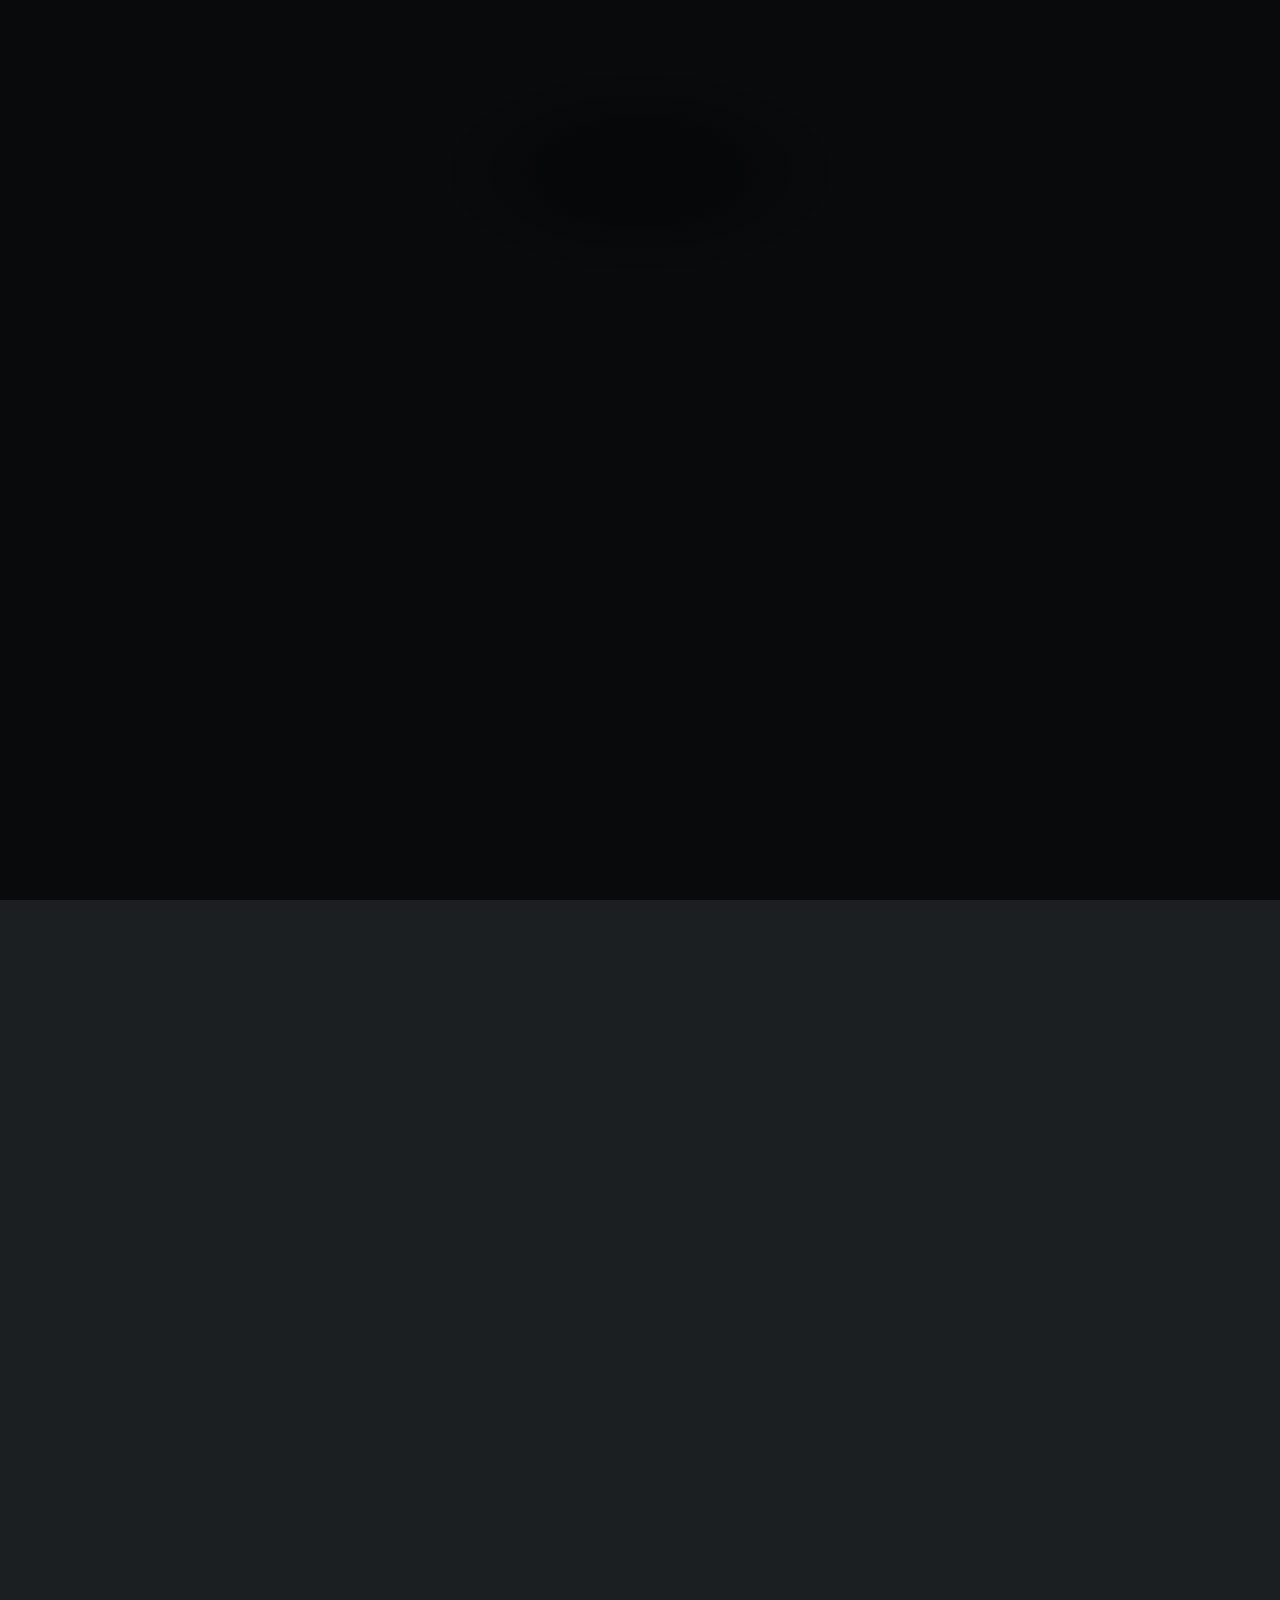
==== index.html @ 333aa2b9 "Changed IDE to IntelliJ. new files added. updated About Me section." ====
<!DOCTYPE HTML>
<html>
	<head>
		<title>Oriel Sanchez</title>
		<meta charset="utf-8" />
		<meta name="viewport" content="width=device-width, initial-scale=1, user-scalable=no" />
		<link rel="stylesheet" href="assets/css/main.css" />
		<noscript><link rel="stylesheet" href="assets/css/noscript.css" /></noscript>
	</head>
	<body class="is-preload">

		<!-- Wrapper -->
			<div id="wrapper">

				<!-- Header -->
					<header id="header">
						<div class="logo">
							<span class="icon fa-keyboard"></span>
						</div>
						<div class="content">
							<div class="inner">
								<h1>Oriel Sanchez</h1>
								<p>Software Developer</p>
							</div>
						</div>
						<nav>
							<ul>
								<li><a href="#tech">Tech</a></li>
								<li><a href="#projects">Projects</a></li>
								<li><a href="#about">About</a></li>
								<li><a href="#contact">Contact</a></li>
								<!--<li><a href="#elements">Elements</a></li>-->
							</ul>
						</nav>
					</header>

				<!-- Main -->
					<div id="main">

						<!-- Intro -->
							<article id="tech">
								<h2 class="major">Tech</h2>
								<b>Front End</b>
								<p>HTML, CSS, Javascript</p>
								<b>Framworks/Libraries</b>
								<p>React.js, JQuery, Bootstrap</p>
								<b>Back End</b>
								<p>Node.js, Express, MongoDB, Python</p>
								<b>Other</b>
								<p>Version Control, OOP, Deployment</p>
							</article>

						<!-- Work -->
							<article id="projects">
								<h2 class="major">Projects</h2>
								<h3>BJJFighterBot</h3>
								<span class="image main"><a href="https://www.reddit.com/user/bjjfighterbot" target='_blank'><img src="images/bjjfighterbot.png" alt="bjj fighter bot" /></a></span>
								<p>I am blue belt Brazilian Jiu-Jitsu practitioner and wanted to use something I'm passionate about for my first real project during my software development journey so I created BJJFighterBot. BJJFighterBot is a reddit bot for the r/BJJ subreddit that responds with a link and description of the fighter called using the keyphrase '!bjjfighterbot'. I had an MVP working in a few hours using Python and deployed it to Heroku.</p>
								<div class="btn-row">
								<a href="https://www.reddit.com/user/bjjfighterbot" target='_blank' class="btn">Live Demo</a><a href="https://github.com/orielsanchez/bjjfighterbot" target="_blank" class="btn">See Code</a>
								</div>
								
								<br><br>
								<h3>Project 2</h3>
								<span class="image main"><a href=""><img src="images/pic02.jpg" alt="" /></a></span>
								<p>Adipiscing magna sed dolor elit. Praesent eleifend dignissim arcu, at eleifend sapien imperdiet ac. Aliquam erat volutpat. Praesent urna nisi, fringila lorem et vehicula lacinia quam. Integer sollicitudin mauris nec lorem luctus ultrices.</p>
								<div class="btn-row">
								<a href="#" class="btn">Live Demo</a><a href="#" class="btn">See Code</a>
								</div>
								
								<br><br>
								<h3>Project 3</h3>
								<span class="image main"><a href=""><img src="images/pic02.jpg" alt="" /></a></span>
								<p>Adipiscing magna sed dolor elit. Praesent eleifend dignissim arcu, at eleifend sapien imperdiet ac. Aliquam erat volutpat. Praesent urna nisi, fringila lorem et vehicula lacinia quam. Integer sollicitudin mauris nec lorem luctus ultrices.</p>
								<div class="btn-row">
								<a href="#" class="btn">Live Demo</a><a href="#" class="btn">See Code</a>
								</div>
								
								<br><br>
								<h3>Project 4</h3>
								<span class="image main"><a href=""><img src="images/pic02.jpg" alt="" /></a></span>
								<p>Adipiscing magna sed dolor elit. Praesent eleifend dignissim arcu, at eleifend sapien imperdiet ac. Aliquam erat volutpat. Praesent urna nisi, fringila lorem et vehicula lacinia quam. Integer sollicitudin mauris nec lorem luctus ultrices.</p>
								<div class="btn-row">
								<a href="#" class="btn">Live Demo</a><a href="#" class="btn">See Code</a>
								</div>
								
								<br><br>
							</article>

						<!-- About -->
							<article id="about">
								<h2 class="major">About</h2>
								<span class="image main"><img src='./images/IMG_0120[4].JPG' alt="" /></span>
								<p>Hello! I'm Oriel, a C.S. student and aspiring software engineer based in San Diego, CA.

									I enjoy creating things that live on the internet, whether that be websites, applications, or anything in between.

									I've dreamt of working in the field of computers ever since I was young lad, and I'm finally pursuing my goals by going to San Diego Community College and eventually transferring to SDSU to get my B.S. in Computer Science.

									Here are a few technologies I've been working with recently:

									Java
									Python
									JavaScript (ES6+)
									HTML & CSS
									</p>
							</article>

						<!-- Contact -->
							<article id="contact">
								<h2 class="major">Contact</h2>
								<form method="POST" data-netlify="true">
									<div class="fields">
										<div class="field half">
											<label for="name">Name</label>
											<input type="text" name="name" id="name" />
										</div>
										<div class="field half">
											<label for="email">Email</label>
											<input type="text" name="email" id="email" />
										</div>
										<div class="field">
											<label for="message">Message</label>
											<textarea name="message" id="message" rows="4"></textarea>
										</div>
										<div class="field">
											<div data-netlify-recaptcha="true"></div>
										</div>
									</div>
									<ul class="actions">
										<li><input type="submit" value="Send Message" class="primary" /></li>
										<li><input type="reset" value="Reset" /></li>
									</ul>
								</form>
								<ul class="icons">
									<li><a href="https://www.linkedin.com/in/orielsanchez" class="icon brands fa-linkedin"><span class="label">LinkedIn</span></a></li>
									<li><a href="https://www.github.com/orielsanchez" class="icon brands fa-github"><span class="label">GitHub</span></a></li>
									<li><a href="https://www.instagram.com/orielsanchez_" class="icon brands fa-instagram"><span class="label">Instagram</span></a></li>
								</ul>
							</article>
					</div>


				<!-- Footer -->
					<footer id="footer">
						<p>
						<ul class="icons">
							<li><a href="https://www.linkedin.com/in/orielsanchez" class="icon brands fa-linkedin"><span class="label">LinkedIn</span></a></li>
							<li><a href="https://www.github.com/orielsanchez" class="icon brands fa-github"><span class="label">GitHub</span></a></li>
							<li><a href="https://www.instagram.com/orielsanchez_" class="icon brands fa-instagram"><span class="label">Instagram</span></a></li>
						</ul>
					</footer>

			</div>

		<!-- BG -->
			<div id="bg"></div>

		<!-- Scripts -->
			<script src="assets/js/jquery.min.js"></script>
			<script src="assets/js/browser.min.js"></script>
			<script src="assets/js/breakpoints.min.js"></script>
			<script src="assets/js/util.js"></script>
			<script src="assets/js/main.js"></script>

	</body>
</html>
---- assets/css/main.css ----
@import url(fontawesome-all.min.css);
@import url("https://fonts.googleapis.com/css?family=Source+Sans+Pro:300italic,600italic,300,600");

html,
body,
div,
span,
applet,
object,
iframe,
h1,
h2,
h3,
h4,
h5,
h6,
p,
blockquote,
pre,
a,
abbr,
acronym,
address,
big,
cite,
code,
del,
dfn,
em,
img,
ins,
kbd,
q,
s,
samp,
small,
strike,
strong,
sub,
sup,
tt,
var,
b,
u,
i,
center,
dl,
dt,
dd,
ol,
ul,
li,
fieldset,
form,
label,
legend,
table,
caption,
tbody,
tfoot,
thead,
tr,
th,
td,
article,
aside,
canvas,
details,
embed,
figure,
figcaption,
footer,
header,
hgroup,
menu,
nav,
output,
ruby,
section,
summary,
time,
mark,
audio,
video {
	margin: 0;
	padding: 0;
	border: 0;
	font-size: 100%;
	font: inherit;
	vertical-align: baseline;
}

article,
aside,
details,
figcaption,
figure,
footer,
header,
hgroup,
menu,
nav,
section {
	display: block;
}

body {
	line-height: 1;
}

ol,
ul {
	list-style: none;
}

blockquote,
q {
	quotes: none;
}

blockquote:before,
blockquote:after,
q:before,
q:after {
	content: '';
	content: none;
}

table {
	border-collapse: collapse;
	border-spacing: 0;
}

body {
	-webkit-text-size-adjust: none;
}

mark {
	background-color: transparent;
	color: inherit;
}

input::-moz-focus-inner {
	border: 0;
	padding: 0;
}

input,
select,
textarea {
	-moz-appearance: none;
	-webkit-appearance: none;
	-ms-appearance: none;
	appearance: none;
}

.btn-row {
	display: flex;
	flex-direction: row;
	margin-right: 2rem;
	justify-content: space-evenly;
}

/* Basic */

@-ms-viewport {
	width: device-width;
}

@media screen and (max-width: 480px) {

	html,
	body {
		min-width: 320px;
	}

}

html {
	box-sizing: border-box;
}

*,
*:before,
*:after {
	box-sizing: inherit;
}

body {
	background: #1b1f22;
}

body.is-preload *,
body.is-preload *:before,
body.is-preload *:after {
	-moz-animation: none !important;
	-webkit-animation: none !important;
	-ms-animation: none !important;
	animation: none !important;
	-moz-transition: none !important;
	-webkit-transition: none !important;
	-ms-transition: none !important;
	transition: none !important;
}

/* Type */

html {
	font-size: 16pt;
}

@media screen and (max-width: 1680px) {

	html {
		font-size: 12pt;
	}

}

@media screen and (max-width: 736px) {

	html {
		font-size: 11pt;
	}

}

@media screen and (max-width: 360px) {

	html {
		font-size: 10pt;
	}

}

body,
input,
select,
textarea {
	color: #ffffff;
	font-family: "Source Sans Pro", sans-serif;
	font-weight: 300;
	font-size: 1rem;
	line-height: 1.65;
}

a {
	-moz-transition: color 0.2s ease-in-out, background-color 0.2s ease-in-out, border-bottom-color 0.2s ease-in-out;
	-webkit-transition: color 0.2s ease-in-out, background-color 0.2s ease-in-out, border-bottom-color 0.2s ease-in-out;
	-ms-transition: color 0.2s ease-in-out, background-color 0.2s ease-in-out, border-bottom-color 0.2s ease-in-out;
	transition: color 0.2s ease-in-out, background-color 0.2s ease-in-out, border-bottom-color 0.2s ease-in-out;
	border-bottom: dotted 1px rgba(255, 255, 255, 0.5);
	text-decoration: none;
	color: inherit;
}

a:hover {
	border-bottom-color: transparent;
}

strong,
b {
	color: #ffffff;
	font-weight: 600;
}

em,
i {
	font-style: italic;
}

p {
	margin: 0 0 2rem 0;
}

h1,
h2,
h3,
h4,
h5,
h6 {
	color: #ffffff;
	font-weight: 600;
	line-height: 1.5;
	margin: 0 0 1rem 0;
	text-transform: uppercase;
	letter-spacing: 0.2rem;
}

h1 a,
h2 a,
h3 a,
h4 a,
h5 a,
h6 a {
	color: inherit;
	text-decoration: none;
}

h1.major,
h2.major,
h3.major,
h4.major,
h5.major,
h6.major {
	border-bottom: solid 1px #ffffff;
	width: -moz-max-content;
	width: -webkit-max-content;
	width: -ms-max-content;
	width: max-content;
	padding-bottom: 0.5rem;
	margin: 0 0 2rem 0;
}

h1 {
	font-size: 2.25rem;
	line-height: 1.3;
	letter-spacing: 0.5rem;
}

h2 {
	font-size: 1.5rem;
	line-height: 1.4;
	letter-spacing: 0.5rem;
}

h3 {
	font-size: 1rem;
}

h4 {
	font-size: 0.8rem;
}

h5 {
	font-size: 0.7rem;
}

h6 {
	font-size: 0.6rem;
}

@media screen and (max-width: 736px) {

	h1 {
		font-size: 1.75rem;
		line-height: 1.4;
	}

	h2 {
		font-size: 1.25em;
		line-height: 1.5;
	}

}

sub {
	font-size: 0.8rem;
	position: relative;
	top: 0.5rem;
}

sup {
	font-size: 0.8rem;
	position: relative;
	top: -0.5rem;
}

blockquote {
	border-left: solid 4px #ffffff;
	font-style: italic;
	margin: 0 0 2rem 0;
	padding: 0.5rem 0 0.5rem 2rem;
}

code {
	background: rgba(255, 255, 255, 0.075);
	border-radius: 4px;
	font-family: "Courier New", monospace;
	font-size: 0.9rem;
	margin: 0 0.25rem;
	padding: 0.25rem 0.65rem;
}

pre {
	-webkit-overflow-scrolling: touch;
	font-family: "Courier New", monospace;
	font-size: 0.9rem;
	margin: 0 0 2rem 0;
}

pre code {
	display: block;
	line-height: 1.75;
	padding: 1rem 1.5rem;
	overflow-x: auto;
}

hr {
	border: 0;
	border-bottom: solid 1px #ffffff;
	margin: 2.75rem 0;
}

.align-left {
	text-align: left;
}

.align-center {
	text-align: center;
}

.align-right {
	text-align: right;
}

/* Form */

form {
	margin: 0 0 2rem 0;
}

form> :last-child {
	margin-bottom: 0;
}

form>.fields {
	display: -moz-flex;
	display: -webkit-flex;
	display: -ms-flex;
	display: flex;
	-moz-flex-wrap: wrap;
	-webkit-flex-wrap: wrap;
	-ms-flex-wrap: wrap;
	flex-wrap: wrap;
	width: calc(100% + 3rem);
	margin: -1.5rem 0 2rem -1.5rem;
}

form>.fields>.field {
	-moz-flex-grow: 0;
	-webkit-flex-grow: 0;
	-ms-flex-grow: 0;
	flex-grow: 0;
	-moz-flex-shrink: 0;
	-webkit-flex-shrink: 0;
	-ms-flex-shrink: 0;
	flex-shrink: 0;
	padding: 1.5rem 0 0 1.5rem;
	width: calc(100% - 1.5rem);
}

form>.fields>.field.half {
	width: calc(50% - 0.75rem);
}

form>.fields>.field.third {
	width: calc(100%/3 - 0.5rem);
}

form>.fields>.field.quarter {
	width: calc(25% - 0.375rem);
}

@media screen and (max-width: 480px) {

	form>.fields {
		width: calc(100% + 3rem);
		margin: -1.5rem 0 2rem -1.5rem;
	}

	form>.fields>.field {
		padding: 1.5rem 0 0 1.5rem;
		width: calc(100% - 1.5rem);
	}

	form>.fields>.field.half {
		width: calc(100% - 1.5rem);
	}

	form>.fields>.field.third {
		width: calc(100% - 1.5rem);
	}

	form>.fields>.field.quarter {
		width: calc(100% - 1.5rem);
	}

}

label {
	color: #ffffff;
	display: block;
	font-size: 0.8rem;
	font-weight: 300;
	letter-spacing: 0.2rem;
	line-height: 1.5;
	margin: 0 0 1rem 0;
	text-transform: uppercase;
}

input[type="text"],
input[type="password"],
input[type="email"],
input[type="tel"],
select,
textarea {
	-moz-appearance: none;
	-webkit-appearance: none;
	-ms-appearance: none;
	appearance: none;
	-moz-transition: border-color 0.2s ease-in-out, box-shadow 0.2s ease-in-out, background-color 0.2s ease-in-out;
	-webkit-transition: border-color 0.2s ease-in-out, box-shadow 0.2s ease-in-out, background-color 0.2s ease-in-out;
	-ms-transition: border-color 0.2s ease-in-out, box-shadow 0.2s ease-in-out, background-color 0.2s ease-in-out;
	transition: border-color 0.2s ease-in-out, box-shadow 0.2s ease-in-out, background-color 0.2s ease-in-out;
	background-color: transparent;
	border-radius: 4px;
	border: solid 1px #ffffff;
	color: inherit;
	display: block;
	outline: 0;
	padding: 0 1rem;
	text-decoration: none;
	width: 100%;
}

input[type="text"]:invalid,
input[type="password"]:invalid,
input[type="email"]:invalid,
input[type="tel"]:invalid,
select:invalid,
textarea:invalid {
	box-shadow: none;
}

input[type="text"]:focus,
input[type="password"]:focus,
input[type="email"]:focus,
input[type="tel"]:focus,
select:focus,
textarea:focus {
	background: rgba(255, 255, 255, 0.075);
	border-color: #ffffff;
	box-shadow: 0 0 0 1px #ffffff;
}

select {
	background-image: url("data:image/svg+xml;charset=utf8,%3Csvg xmlns='http://www.w3.org/2000/svg' width='40' height='40' preserveAspectRatio='none' viewBox='0 0 40 40'%3E%3Cpath d='M9.4,12.3l10.4,10.4l10.4-10.4c0.2-0.2,0.5-0.4,0.9-0.4c0.3,0,0.6,0.1,0.9,0.4l3.3,3.3c0.2,0.2,0.4,0.5,0.4,0.9 c0,0.4-0.1,0.6-0.4,0.9L20.7,31.9c-0.2,0.2-0.5,0.4-0.9,0.4c-0.3,0-0.6-0.1-0.9-0.4L4.3,17.3c-0.2-0.2-0.4-0.5-0.4-0.9 c0-0.4,0.1-0.6,0.4-0.9l3.3-3.3c0.2-0.2,0.5-0.4,0.9-0.4S9.1,12.1,9.4,12.3z' fill='%23ffffff' /%3E%3C/svg%3E");
	background-size: 1.25rem;
	background-repeat: no-repeat;
	background-position: calc(100% - 1rem) center;
	height: 2.75rem;
	padding-right: 2.75rem;
	text-overflow: ellipsis;
}

select option {
	color: #ffffff;
	background: #1b1f22;
}

select:focus::-ms-value {
	background-color: transparent;
}

select::-ms-expand {
	display: none;
}

input[type="text"],
input[type="password"],
input[type="email"],
select {
	height: 2.75rem;
}

textarea {
	padding: 0.75rem 1rem;
}

input[type="checkbox"],
input[type="radio"] {
	-moz-appearance: none;
	-webkit-appearance: none;
	-ms-appearance: none;
	appearance: none;
	display: block;
	float: left;
	margin-right: -2rem;
	opacity: 0;
	width: 1rem;
	z-index: -1;
}

input[type="checkbox"]+label,
input[type="radio"]+label {
	text-decoration: none;
	-moz-user-select: none;
	-webkit-user-select: none;
	-ms-user-select: none;
	user-select: none;
	color: #ffffff;
	cursor: pointer;
	display: inline-block;
	font-size: 0.8rem;
	font-weight: 300;
	margin: 0 0 0.5rem 0;
	padding-left: 2.65rem;
	padding-right: 0.75rem;
	position: relative;
}

input[type="checkbox"]+label:before,
input[type="radio"]+label:before {
	-moz-osx-font-smoothing: grayscale;
	-webkit-font-smoothing: antialiased;
	display: inline-block;
	font-style: normal;
	font-variant: normal;
	text-rendering: auto;
	line-height: 1;
	text-transform: none !important;
	font-family: 'Font Awesome 5 Free';
	font-weight: 900;
}

input[type="checkbox"]+label:before,
input[type="radio"]+label:before {
	-moz-transition: border-color 0.2s ease-in-out, box-shadow 0.2s ease-in-out, background-color 0.2s ease-in-out;
	-webkit-transition: border-color 0.2s ease-in-out, box-shadow 0.2s ease-in-out, background-color 0.2s ease-in-out;
	-ms-transition: border-color 0.2s ease-in-out, box-shadow 0.2s ease-in-out, background-color 0.2s ease-in-out;
	transition: border-color 0.2s ease-in-out, box-shadow 0.2s ease-in-out, background-color 0.2s ease-in-out;
	border-radius: 4px;
	border: solid 1px #ffffff;
	content: '';
	display: inline-block;
	height: 1.65rem;
	left: 0;
	line-height: 1.65rem;
	position: absolute;
	text-align: center;
	top: -0.15rem;
	width: 1.65rem;
}

input[type="checkbox"]:checked+label:before,
input[type="radio"]:checked+label:before {
	background: #ffffff !important;
	border-color: #ffffff !important;
	color: #1b1f22;
	content: '\f00c';
}

input[type="checkbox"]:focus+label:before,
input[type="radio"]:focus+label:before {
	background: rgba(255, 255, 255, 0.075);
	border-color: #ffffff;
	box-shadow: 0 0 0 1px #ffffff;
}

input[type="checkbox"]+label:before {
	border-radius: 4px;
}

input[type="radio"]+label:before {
	border-radius: 100%;
}

::-webkit-input-placeholder {
	color: rgba(255, 255, 255, 0.5) !important;
	opacity: 1.0;
}

:-moz-placeholder {
	color: rgba(255, 255, 255, 0.5) !important;
	opacity: 1.0;
}

::-moz-placeholder {
	color: rgba(255, 255, 255, 0.5) !important;
	opacity: 1.0;
}

:-ms-input-placeholder {
	color: rgba(255, 255, 255, 0.5) !important;
	opacity: 1.0;
}

.formerize-placeholder {
	color: rgba(255, 255, 255, 0.5) !important;
	opacity: 1.0;
}

/* Box */

.box {
	border-radius: 4px;
	border: solid 1px #ffffff;
	margin-bottom: 2rem;
	padding: 1.5em;
}

.box> :last-child,
.box> :last-child> :last-child,
.box> :last-child> :last-child> :last-child {
	margin-bottom: 0;
}

.box.alt {
	border: 0;
	border-radius: 0;
	padding: 0;
}

/* Icon */

.icon {
	text-decoration: none;
	border-bottom: none;
	position: relative;
}

.icon:before {
	-moz-osx-font-smoothing: grayscale;
	-webkit-font-smoothing: antialiased;
	display: inline-block;
	font-style: normal;
	font-variant: normal;
	text-rendering: auto;
	line-height: 1;
	text-transform: none !important;
	font-family: 'Font Awesome 5 Free';
	font-weight: 400;
}

.icon>.label {
	display: none;
}

.icon:before {
	line-height: inherit;
}

.icon.solid:before {
	font-weight: 900;
}

.icon.brands:before {
	font-family: 'Font Awesome 5 Brands';
}

/* Image */

.image {
	border-radius: 4px;
	border: 0;
	display: inline-block;
	position: relative;
}

.image:before {
	pointer-events: none;
	background-image: url("../../images/overlay.png");
	background-color: rgba(19, 21, 25, 0.5);
	border-radius: 4px;
	content: '';
	display: block;
	height: 100%;
	left: 0;
	opacity: 0.5;
	position: absolute;
	top: 0;
	width: 100%;
}

.image img {
	border-radius: 4px;
	display: block;
}

.image.left,
.image.right {
	max-width: 40%;
}

.image.left img,
.image.right img {
	width: 100%;
}

.image.left {
	float: left;
	padding: 0 1.5em 1em 0;
	top: 0.25em;
}

.image.right {
	float: right;
	padding: 0 0 1em 1.5em;
	top: 0.25em;
}

.image.fit {
	display: block;
	margin: 0 0 2rem 0;
	width: 100%;
}

.image.fit img {
	width: 100%;
}

.image.main {
	display: block;
	margin: 2.5rem 0;
	width: 100%;
}

.image.main img {
	width: 100%;
}

@media screen and (max-width: 736px) {

	.image.main {
		margin: 2rem 0;
	}

}

@media screen and (max-width: 480px) {

	.image.main {
		margin: 1.5rem 0;
	}

}

/* List */

ol {
	list-style: decimal;
	margin: 0 0 2rem 0;
	padding-left: 1.25em;
}

ol li {
	padding-left: 0.25em;
}

ul {
	list-style: disc;
	margin: 0 0 2rem 0;
	padding-left: 1em;
}

ul li {
	padding-left: 0.5em;
}

ul.alt {
	list-style: none;
	padding-left: 0;
}

ul.alt li {
	border-top: solid 1px #ffffff;
	padding: 0.5em 0;
}

ul.alt li:first-child {
	border-top: 0;
	padding-top: 0;
}

dl {
	margin: 0 0 2rem 0;
}

dl dt {
	display: block;
	font-weight: 600;
	margin: 0 0 1rem 0;
}

dl dd {
	margin-left: 2rem;
}

/* Actions */

ul.actions {
	display: -moz-flex;
	display: -webkit-flex;
	display: -ms-flex;
	display: flex;
	cursor: default;
	list-style: none;
	margin-left: -1rem;
	padding-left: 0;
}

ul.actions li {
	padding: 0 0 0 1rem;
	vertical-align: middle;
}

ul.actions.special {
	-moz-justify-content: center;
	-webkit-justify-content: center;
	-ms-justify-content: center;
	justify-content: center;
	width: 100%;
	margin-left: 0;
}

ul.actions.special li:first-child {
	padding-left: 0;
}

ul.actions.stacked {
	-moz-flex-direction: column;
	-webkit-flex-direction: column;
	-ms-flex-direction: column;
	flex-direction: column;
	margin-left: 0;
}

ul.actions.stacked li {
	padding: 1.3rem 0 0 0;
}

ul.actions.stacked li:first-child {
	padding-top: 0;
}

ul.actions.fit {
	width: calc(100% + 1rem);
}

ul.actions.fit li {
	-moz-flex-grow: 1;
	-webkit-flex-grow: 1;
	-ms-flex-grow: 1;
	flex-grow: 1;
	-moz-flex-shrink: 1;
	-webkit-flex-shrink: 1;
	-ms-flex-shrink: 1;
	flex-shrink: 1;
	width: 100%;
}

ul.actions.fit li>* {
	width: 100%;
}

ul.actions.fit.stacked {
	width: 100%;
}

@media screen and (max-width: 480px) {

	ul.actions:not(.fixed) {
		-moz-flex-direction: column;
		-webkit-flex-direction: column;
		-ms-flex-direction: column;
		flex-direction: column;
		margin-left: 0;
		width: 100% !important;
	}

	ul.actions:not(.fixed) li {
		-moz-flex-grow: 1;
		-webkit-flex-grow: 1;
		-ms-flex-grow: 1;
		flex-grow: 1;
		-moz-flex-shrink: 1;
		-webkit-flex-shrink: 1;
		-ms-flex-shrink: 1;
		flex-shrink: 1;
		padding: 1rem 0 0 0;
		text-align: center;
		width: 100%;
	}

	ul.actions:not(.fixed) li>* {
		width: 100%;
	}

	ul.actions:not(.fixed) li:first-child {
		padding-top: 0;
	}

	ul.actions:not(.fixed) li input[type="submit"],
	ul.actions:not(.fixed) li input[type="reset"],
	ul.actions:not(.fixed) li input[type="button"],
	ul.actions:not(.fixed) li button,
	ul.actions:not(.fixed) li .button {
		width: 100%;
	}

	ul.actions:not(.fixed) li input[type="submit"].icon:before,
	ul.actions:not(.fixed) li input[type="reset"].icon:before,
	ul.actions:not(.fixed) li input[type="button"].icon:before,
	ul.actions:not(.fixed) li button.icon:before,
	ul.actions:not(.fixed) li .button.icon:before {
		margin-left: -0.5em;
	}

}

/* Icons */

ul.icons {
	cursor: default;
	list-style: none;
	padding-left: 0;
}

ul.icons li {
	display: inline-block;
	padding: 0 0.75em 0 0;
}

ul.icons li:last-child {
	padding-right: 0;
}

ul.icons li a {
	border-radius: 100%;
	box-shadow: inset 0 0 0 1px #ffffff;
	display: inline-block;
	height: 2.25rem;
	line-height: 2.25rem;
	text-align: center;
	width: 2.25rem;
}

ul.icons li a:hover {
	background-color: rgba(255, 255, 255, 0.075);
}

ul.icons li a:active {
	background-color: rgba(255, 255, 255, 0.175);
}

/* Table */

.table-wrapper {
	-webkit-overflow-scrolling: touch;
	overflow-x: auto;
}

table {
	margin: 0 0 2rem 0;
	width: 100%;
}

table tbody tr {
	border: solid 1px #ffffff;
	border-left: 0;
	border-right: 0;
}

table tbody tr:nth-child(2n + 1) {
	background-color: rgba(255, 255, 255, 0.075);
}

table td {
	padding: 0.75em 0.75em;
}

table th {
	color: #ffffff;
	font-size: 0.9em;
	font-weight: 600;
	padding: 0 0.75em 0.75em 0.75em;
	text-align: left;
}

table thead {
	border-bottom: solid 2px #ffffff;
}

table tfoot {
	border-top: solid 2px #ffffff;
}

table.alt {
	border-collapse: separate;
}

table.alt tbody tr td {
	border: solid 1px #ffffff;
	border-left-width: 0;
	border-top-width: 0;
}

table.alt tbody tr td:first-child {
	border-left-width: 1px;
}

table.alt tbody tr:first-child td {
	border-top-width: 1px;
}

table.alt thead {
	border-bottom: 0;
}

table.alt tfoot {
	border-top: 0;
}

/* Button */

input[type="submit"],
input[type="reset"],
input[type="button"],
button,
.button {
	-moz-appearance: none;
	-webkit-appearance: none;
	-ms-appearance: none;
	appearance: none;
	-moz-transition: background-color 0.2s ease-in-out, color 0.2s ease-in-out;
	-webkit-transition: background-color 0.2s ease-in-out, color 0.2s ease-in-out;
	-ms-transition: background-color 0.2s ease-in-out, color 0.2s ease-in-out;
	transition: background-color 0.2s ease-in-out, color 0.2s ease-in-out;
	background-color: transparent;
	border-radius: 4px;
	border: 0;
	box-shadow: inset 0 0 0 1px #ffffff;
	color: #ffffff !important;
	cursor: pointer;
	display: inline-block;
	font-size: 0.8rem;
	font-weight: 300;
	height: 2.75rem;
	letter-spacing: 0.2rem;
	line-height: 2.75rem;
	outline: 0;
	padding: 0 1.25rem 0 1.35rem;
	text-align: center;
	text-decoration: none;
	text-transform: uppercase;
	white-space: nowrap;
}

input[type="submit"]:hover,
input[type="reset"]:hover,
input[type="button"]:hover,
button:hover,
.button:hover {
	background-color: rgba(255, 255, 255, 0.075);
}

input[type="submit"]:active,
input[type="reset"]:active,
input[type="button"]:active,
button:active,
.button:active {
	background-color: rgba(255, 255, 255, 0.175);
}

input[type="submit"].icon:before,
input[type="reset"].icon:before,
input[type="button"].icon:before,
button.icon:before,
.button.icon:before {
	margin-right: 0.5em;
}

input[type="submit"].fit,
input[type="reset"].fit,
input[type="button"].fit,
button.fit,
.button.fit {
	width: 100%;
}

input[type="submit"].small,
input[type="reset"].small,
input[type="button"].small,
button.small,
.button.small {
	font-size: 0.6rem;
	height: 2.0625rem;
	line-height: 2.0625rem;
}

input[type="submit"].primary,
input[type="reset"].primary,
input[type="button"].primary,
button.primary,
.button.primary {
	background-color: #ffffff;
	color: #1b1f22 !important;
	font-weight: 600;
}

input[type="submit"].disabled,
input[type="submit"]:disabled,
input[type="reset"].disabled,
input[type="reset"]:disabled,
input[type="button"].disabled,
input[type="button"]:disabled,
button.disabled,
button:disabled,
.button.disabled,
.button:disabled {
	pointer-events: none;
	cursor: default;
	opacity: 0.25;
}

input[type="submit"],
input[type="reset"],
input[type="button"],
button {
	line-height: calc(2.75rem - 2px);
}

/* BG */

#bg {
	-moz-transform: scale(1.0);
	-webkit-transform: scale(1.0);
	-ms-transform: scale(1.0);
	transform: scale(1.0);
	-webkit-backface-visibility: hidden;
	position: fixed;
	top: 0;
	left: 0;
	width: 100%;
	height: 100vh;
	z-index: 1;
}

#bg:before,
#bg:after {
	content: '';
	display: block;
	position: absolute;
	top: 0;
	left: 0;
	width: 100%;
	height: 100%;
}

#bg:before {
	-moz-transition: background-color 2.5s ease-in-out;
	-webkit-transition: background-color 2.5s ease-in-out;
	-ms-transition: background-color 2.5s ease-in-out;
	transition: background-color 2.5s ease-in-out;
	-moz-transition-delay: 0.75s;
	-webkit-transition-delay: 0.75s;
	-ms-transition-delay: 0.75s;
	transition-delay: 0.75s;
	background-image: linear-gradient(to top, rgba(19, 21, 25, 0.5), rgba(19, 21, 25, 0.5)), url("../../images/overlay.png");
	background-size: auto,
		256px 256px;
	background-position: center,
		center;
	background-repeat: no-repeat,
		repeat;
	z-index: 2;
}

#bg:after {
	-moz-transform: scale(1.125);
	-webkit-transform: scale(1.125);
	-ms-transform: scale(1.125);
	transform: scale(1.125);
	-moz-transition: -moz-transform 0.325s ease-in-out, -moz-filter 0.325s ease-in-out;
	-webkit-transition: -webkit-transform 0.325s ease-in-out, -webkit-filter 0.325s ease-in-out;
	-ms-transition: -ms-transform 0.325s ease-in-out, -ms-filter 0.325s ease-in-out;
	transition: transform 0.325s ease-in-out, filter 0.325s ease-in-out;
	background-image: url("../../images/bg.jpg");
	background-position: center;
	background-size: cover;
	background-repeat: no-repeat;
	z-index: 1;
}

body.is-article-visible #bg:after {
	-moz-transform: scale(1.0825);
	-webkit-transform: scale(1.0825);
	-ms-transform: scale(1.0825);
	transform: scale(1.0825);
	-moz-filter: blur(0.2rem);
	-webkit-filter: blur(0.2rem);
	-ms-filter: blur(0.2rem);
	filter: blur(0.2rem);
}

body.is-preload #bg:before {
	background-color: #000000;
}

/* Wrapper */

#wrapper {
	display: -moz-flex;
	display: -webkit-flex;
	display: -ms-flex;
	display: flex;
	-moz-flex-direction: column;
	-webkit-flex-direction: column;
	-ms-flex-direction: column;
	flex-direction: column;
	-moz-align-items: center;
	-webkit-align-items: center;
	-ms-align-items: center;
	align-items: center;
	-moz-justify-content: space-between;
	-webkit-justify-content: space-between;
	-ms-justify-content: space-between;
	justify-content: space-between;
	position: relative;
	min-height: 100vh;
	width: 100%;
	padding: 4rem 2rem;
	z-index: 3;
}

#wrapper:before {
	content: '';
	display: block;
}

@media screen and (max-width: 1680px) {

	#wrapper {
		padding: 3rem 2rem;
	}

}

@media screen and (max-width: 736px) {

	#wrapper {
		padding: 2rem 1rem;
	}

}

@media screen and (max-width: 480px) {

	#wrapper {
		padding: 1rem;
	}

}

/* Header */

#header {
	display: -moz-flex;
	display: -webkit-flex;
	display: -ms-flex;
	display: flex;
	-moz-flex-direction: column;
	-webkit-flex-direction: column;
	-ms-flex-direction: column;
	flex-direction: column;
	-moz-align-items: center;
	-webkit-align-items: center;
	-ms-align-items: center;
	align-items: center;
	-moz-transition: -moz-transform 0.325s ease-in-out, -moz-filter 0.325s ease-in-out, opacity 0.325s ease-in-out;
	-webkit-transition: -webkit-transform 0.325s ease-in-out, -webkit-filter 0.325s ease-in-out, opacity 0.325s ease-in-out;
	-ms-transition: -ms-transform 0.325s ease-in-out, -ms-filter 0.325s ease-in-out, opacity 0.325s ease-in-out;
	transition: transform 0.325s ease-in-out, filter 0.325s ease-in-out, opacity 0.325s ease-in-out;
	background-image: -moz-radial-gradient(rgba(0, 0, 0, 0.25) 25%, rgba(0, 0, 0, 0) 55%);
	background-image: -webkit-radial-gradient(rgba(0, 0, 0, 0.25) 25%, rgba(0, 0, 0, 0) 55%);
	background-image: -ms-radial-gradient(rgba(0, 0, 0, 0.25) 25%, rgba(0, 0, 0, 0) 55%);
	background-image: radial-gradient(rgba(0, 0, 0, 0.25) 25%, rgba(0, 0, 0, 0) 55%);
	max-width: 100%;
	text-align: center;
}

#header>* {
	-moz-transition: opacity 0.325s ease-in-out;
	-webkit-transition: opacity 0.325s ease-in-out;
	-ms-transition: opacity 0.325s ease-in-out;
	transition: opacity 0.325s ease-in-out;
	position: relative;
	margin-top: 3.5rem;
}

#header>*:before {
	content: '';
	display: block;
	position: absolute;
	top: calc(-3.5rem - 1px);
	left: calc(50% - 1px);
	width: 1px;
	height: calc(3.5rem + 1px);
	background: #ffffff;
}

#header> :first-child {
	margin-top: 0;
}

#header> :first-child:before {
	display: none;
}

#header .logo {
	width: 5.5rem;
	height: 5.5rem;
	line-height: 5.5rem;
	border: solid 1px #ffffff;
	border-radius: 100%;
}

#header .logo .icon:before {
	font-size: 2rem;
}

#header .content {
	border-style: solid;
	border-color: #ffffff;
	border-top-width: 1px;
	border-bottom-width: 1px;
	max-width: 100%;
}

#header .content .inner {
	-moz-transition: max-height 0.75s ease, padding 0.75s ease, opacity 0.325s ease-in-out;
	-webkit-transition: max-height 0.75s ease, padding 0.75s ease, opacity 0.325s ease-in-out;
	-ms-transition: max-height 0.75s ease, padding 0.75s ease, opacity 0.325s ease-in-out;
	transition: max-height 0.75s ease, padding 0.75s ease, opacity 0.325s ease-in-out;
	-moz-transition-delay: 0.25s;
	-webkit-transition-delay: 0.25s;
	-ms-transition-delay: 0.25s;
	transition-delay: 0.25s;
	padding: 3rem 2rem;
	max-height: 40rem;
	overflow: hidden;
}

#header .content .inner> :last-child {
	margin-bottom: 0;
}

#header .content p {
	text-transform: uppercase;
	letter-spacing: 0.2rem;
	font-size: 0.8rem;
	line-height: 2;
}

#header nav ul {
	display: -moz-flex;
	display: -webkit-flex;
	display: -ms-flex;
	display: flex;
	margin-bottom: 0;
	list-style: none;
	padding-left: 0;
	border: solid 1px #ffffff;
	border-radius: 4px;
}

#header nav ul li {
	padding-left: 0;
	border-left: solid 1px #ffffff;
}

#header nav ul li:first-child {
	border-left: 0;
}

#header nav ul li a {
	display: block;
	min-width: 7.5rem;
	height: 2.75rem;
	line-height: 2.75rem;
	padding: 0 1.25rem 0 1.45rem;
	text-transform: uppercase;
	letter-spacing: 0.2rem;
	font-size: 0.8rem;
	border-bottom: 0;
}

#header nav ul li a:hover {
	background-color: rgba(255, 255, 255, 0.075);
}

#header nav ul li a:active {
	background-color: rgba(255, 255, 255, 0.175);
}

#header nav.use-middle:after {
	content: '';
	display: block;
	position: absolute;
	top: 0;
	left: calc(50% - 1px);
	width: 1px;
	height: 100%;
	background: #ffffff;
}

#header nav.use-middle ul li.is-middle {
	border-left: 0;
}

body.is-article-visible #header {
	-moz-transform: scale(0.95);
	-webkit-transform: scale(0.95);
	-ms-transform: scale(0.95);
	transform: scale(0.95);
	-moz-filter: blur(0.1rem);
	-webkit-filter: blur(0.1rem);
	-ms-filter: blur(0.1rem);
	filter: blur(0.1rem);
	opacity: 0;
}

body.is-preload #header {
	-moz-filter: blur(0.125rem);
	-webkit-filter: blur(0.125rem);
	-ms-filter: blur(0.125rem);
	filter: blur(0.125rem);
}

body.is-preload #header>* {
	opacity: 0;
}

body.is-preload #header .content .inner {
	max-height: 0;
	padding-top: 0;
	padding-bottom: 0;
	opacity: 0;
}

@media screen and (max-width: 980px) {

	#header .content p br {
		display: none;
	}

}

@media screen and (max-width: 736px) {

	#header>* {
		margin-top: 2rem;
	}

	#header>*:before {
		top: calc(-2rem - 1px);
		height: calc(2rem + 1px);
	}

	#header .logo {
		width: 4.75rem;
		height: 4.75rem;
		line-height: 4.75rem;
	}

	#header .logo .icon:before {
		font-size: 1.75rem;
	}

	#header .content .inner {
		padding: 2.5rem 1rem;
	}

	#header .content p {
		line-height: 1.875;
	}

}

@media screen and (max-width: 480px) {

	#header {
		padding: 1.5rem 0;
	}

	#header .content .inner {
		padding: 2.5rem 0;
	}

	#header nav ul {
		-moz-flex-direction: column;
		-webkit-flex-direction: column;
		-ms-flex-direction: column;
		flex-direction: column;
		min-width: 10rem;
		max-width: 100%;
	}

	#header nav ul li {
		border-left: 0;
		border-top: solid 1px #ffffff;
	}

	#header nav ul li:first-child {
		border-top: 0;
	}

	#header nav ul li a {
		height: 3rem;
		line-height: 3rem;
		min-width: 0;
		width: 100%;
	}

	#header nav.use-middle:after {
		display: none;
	}

}

/* Main */

#main {
	-moz-flex-grow: 1;
	-webkit-flex-grow: 1;
	-ms-flex-grow: 1;
	flex-grow: 1;
	-moz-flex-shrink: 1;
	-webkit-flex-shrink: 1;
	-ms-flex-shrink: 1;
	flex-shrink: 1;
	display: -moz-flex;
	display: -webkit-flex;
	display: -ms-flex;
	display: flex;
	-moz-align-items: center;
	-webkit-align-items: center;
	-ms-align-items: center;
	align-items: center;
	-moz-justify-content: center;
	-webkit-justify-content: center;
	-ms-justify-content: center;
	justify-content: center;
	-moz-flex-direction: column;
	-webkit-flex-direction: column;
	-ms-flex-direction: column;
	flex-direction: column;
	position: relative;
	max-width: 100%;
	z-index: 3;
}

#main article {
	-moz-transform: translateY(0.25rem);
	-webkit-transform: translateY(0.25rem);
	-ms-transform: translateY(0.25rem);
	transform: translateY(0.25rem);
	-moz-transition: opacity 0.325s ease-in-out, -moz-transform 0.325s ease-in-out;
	-webkit-transition: opacity 0.325s ease-in-out, -webkit-transform 0.325s ease-in-out;
	-ms-transition: opacity 0.325s ease-in-out, -ms-transform 0.325s ease-in-out;
	transition: opacity 0.325s ease-in-out, transform 0.325s ease-in-out;
	padding: 4.5rem 2.5rem 1.5rem 2.5rem;
	position: relative;
	width: 40rem;
	max-width: 100%;
	background-color: rgba(27, 31, 34, 0.85);
	border-radius: 4px;
	opacity: 0;
}

#main article.active {
	-moz-transform: translateY(0);
	-webkit-transform: translateY(0);
	-ms-transform: translateY(0);
	transform: translateY(0);
	opacity: 1;
}

#main article .close {
	display: block;
	position: absolute;
	top: 0;
	right: 0;
	width: 4rem;
	height: 4rem;
	cursor: pointer;
	text-indent: 4rem;
	overflow: hidden;
	white-space: nowrap;
}

#main article .close:before {
	-moz-transition: background-color 0.2s ease-in-out;
	-webkit-transition: background-color 0.2s ease-in-out;
	-ms-transition: background-color 0.2s ease-in-out;
	transition: background-color 0.2s ease-in-out;
	content: '';
	display: block;
	position: absolute;
	top: 0.75rem;
	left: 0.75rem;
	width: 2.5rem;
	height: 2.5rem;
	border-radius: 100%;
	background-position: center;
	background-image: url("data:image/svg+xml;charset=utf8,%3Csvg xmlns='http://www.w3.org/2000/svg' xmlns:xlink='http://www.w3.org/1999/xlink' width='20px' height='20px' viewBox='0 0 20 20' zoomAndPan='disable'%3E%3Cstyle%3Eline %7B stroke: %23ffffff%3B stroke-width: 1%3B %7D%3C/style%3E%3Cline x1='2' y1='2' x2='18' y2='18' /%3E%3Cline x1='18' y1='2' x2='2' y2='18' /%3E%3C/svg%3E");
	background-size: 20px 20px;
	background-repeat: no-repeat;
}

#main article .close:hover:before {
	background-color: rgba(255, 255, 255, 0.075);
}

#main article .close:active:before {
	background-color: rgba(255, 255, 255, 0.175);
}

@media screen and (max-width: 736px) {

	#main article {
		padding: 3.5rem 2rem 0.5rem 2rem;
	}

	#main article .close:before {
		top: 0.875rem;
		left: 0.875rem;
		width: 2.25rem;
		height: 2.25rem;
		background-size: 14px 14px;
	}

}

@media screen and (max-width: 480px) {

	#main article {
		padding: 3rem 1.5rem 0.5rem 1.5rem;
	}

}

/* Footer */

#footer {
	-moz-transition: -moz-transform 0.325s ease-in-out, -moz-filter 0.325s ease-in-out, opacity 0.325s ease-in-out;
	-webkit-transition: -webkit-transform 0.325s ease-in-out, -webkit-filter 0.325s ease-in-out, opacity 0.325s ease-in-out;
	-ms-transition: -ms-transform 0.325s ease-in-out, -ms-filter 0.325s ease-in-out, opacity 0.325s ease-in-out;
	transition: transform 0.325s ease-in-out, filter 0.325s ease-in-out, opacity 0.325s ease-in-out;
	width: 100%;
	max-width: 100%;
	margin-top: 2rem;
	text-align: center;
}

#footer .copyright {
	letter-spacing: 0.2rem;
	font-size: 0.6rem;
	opacity: 0.75;
	margin-bottom: 0;
	text-transform: uppercase;
}

body.is-article-visible #footer {
	-moz-transform: scale(0.95);
	-webkit-transform: scale(0.95);
	-ms-transform: scale(0.95);
	transform: scale(0.95);
	-moz-filter: blur(0.1rem);
	-webkit-filter: blur(0.1rem);
	-ms-filter: blur(0.1rem);
	filter: blur(0.1rem);
	opacity: 0;
}

body.is-preload #footer {
	opacity: 0;
}
---- assets/css/noscript.css ----
/* BG */

body.is-preload #bg:before {
	background-color: transparent;
}

/* Header */

body.is-preload #header {
	-moz-filter: none;
	-webkit-filter: none;
	-ms-filter: none;
	filter: none;
}

body.is-preload #header>* {
	opacity: 1;
}

body.is-preload #header .content .inner {
	max-height: none;
	padding: 3rem 2rem;
	opacity: 1;
}

/* Main */

#main article {
	opacity: 1;
	margin: 4rem 0 0 0;
}
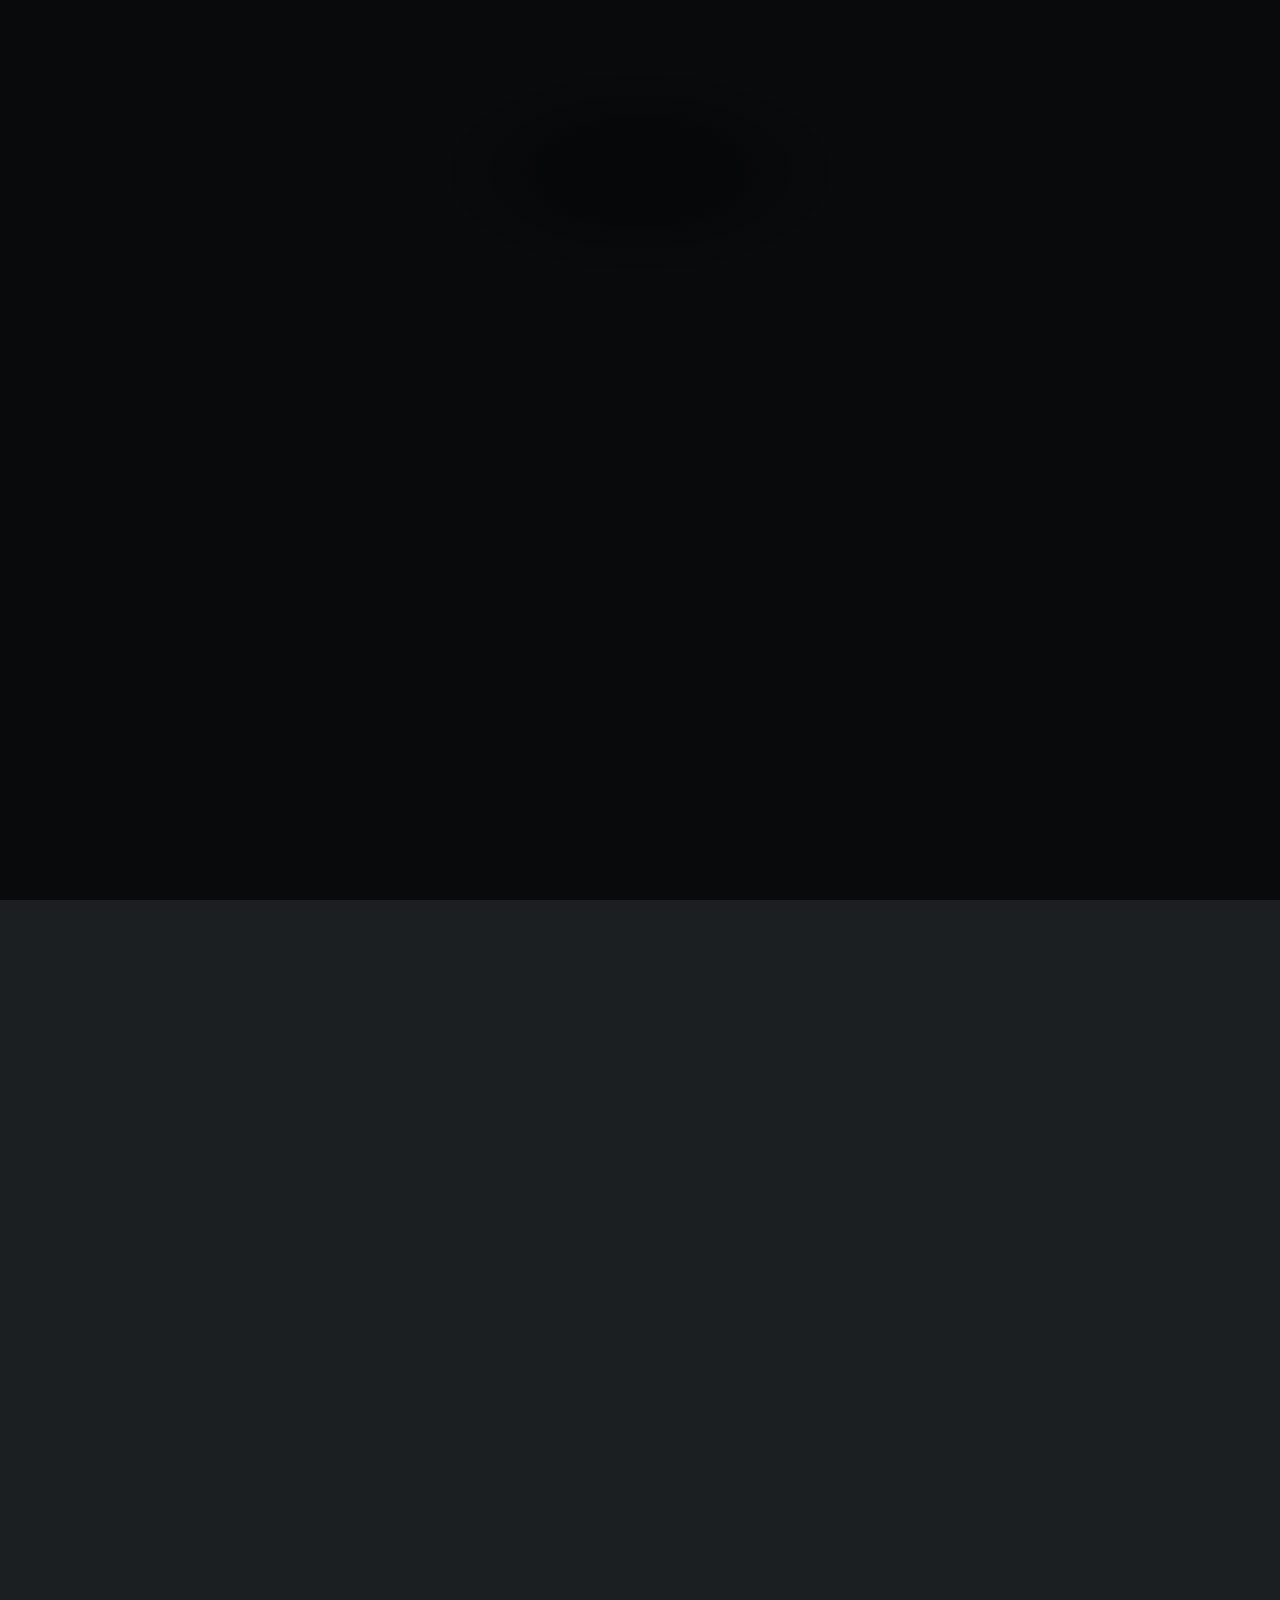
==== commit 09ac97eb: "Changed IDE to IntelliJ. new files added. updated About Me section." ====
--- a/index.html
+++ b/index.html
@@ -92,18 +92,16 @@
 								<h2 class="major">About</h2>
 								<span class="image main"><img src='./images/IMG_0120[4].JPG' alt="" /></span>
 								<p>Hello! I'm Oriel, a C.S. student and aspiring software engineer based in San Diego, CA.
-
-									I enjoy creating things that live on the internet, whether that be websites, applications, or anything in between.
-
-									I've dreamt of working in the field of computers ever since I was young lad, and I'm finally pursuing my goals by going to San Diego Community College and eventually transferring to SDSU to get my B.S. in Computer Science.
-
-									Here are a few technologies I've been working with recently:
-
-									Java
-									Python
-									JavaScript (ES6+)
-									HTML & CSS
-									</p>
+								<p>I enjoy creating things that live on the internet, whether that be websites, applications, or anything in between.
+								<p>I've dreamt of working in the field of computers ever since I was young lad, and I'm finally pursuing my goals by going to San Diego Community College and eventually transferring to SDSU to get my B.S. in Computer Science.
+								<p>
+								Here are a few technologies I've been working with recently:
+								<ul>
+								<li>Java</li>
+								<li>Python</li>
+								<li>Javascript</li>
+								<li>HTML & CSS</li>
+							</ul>
 							</article>
 
 						<!-- Contact -->
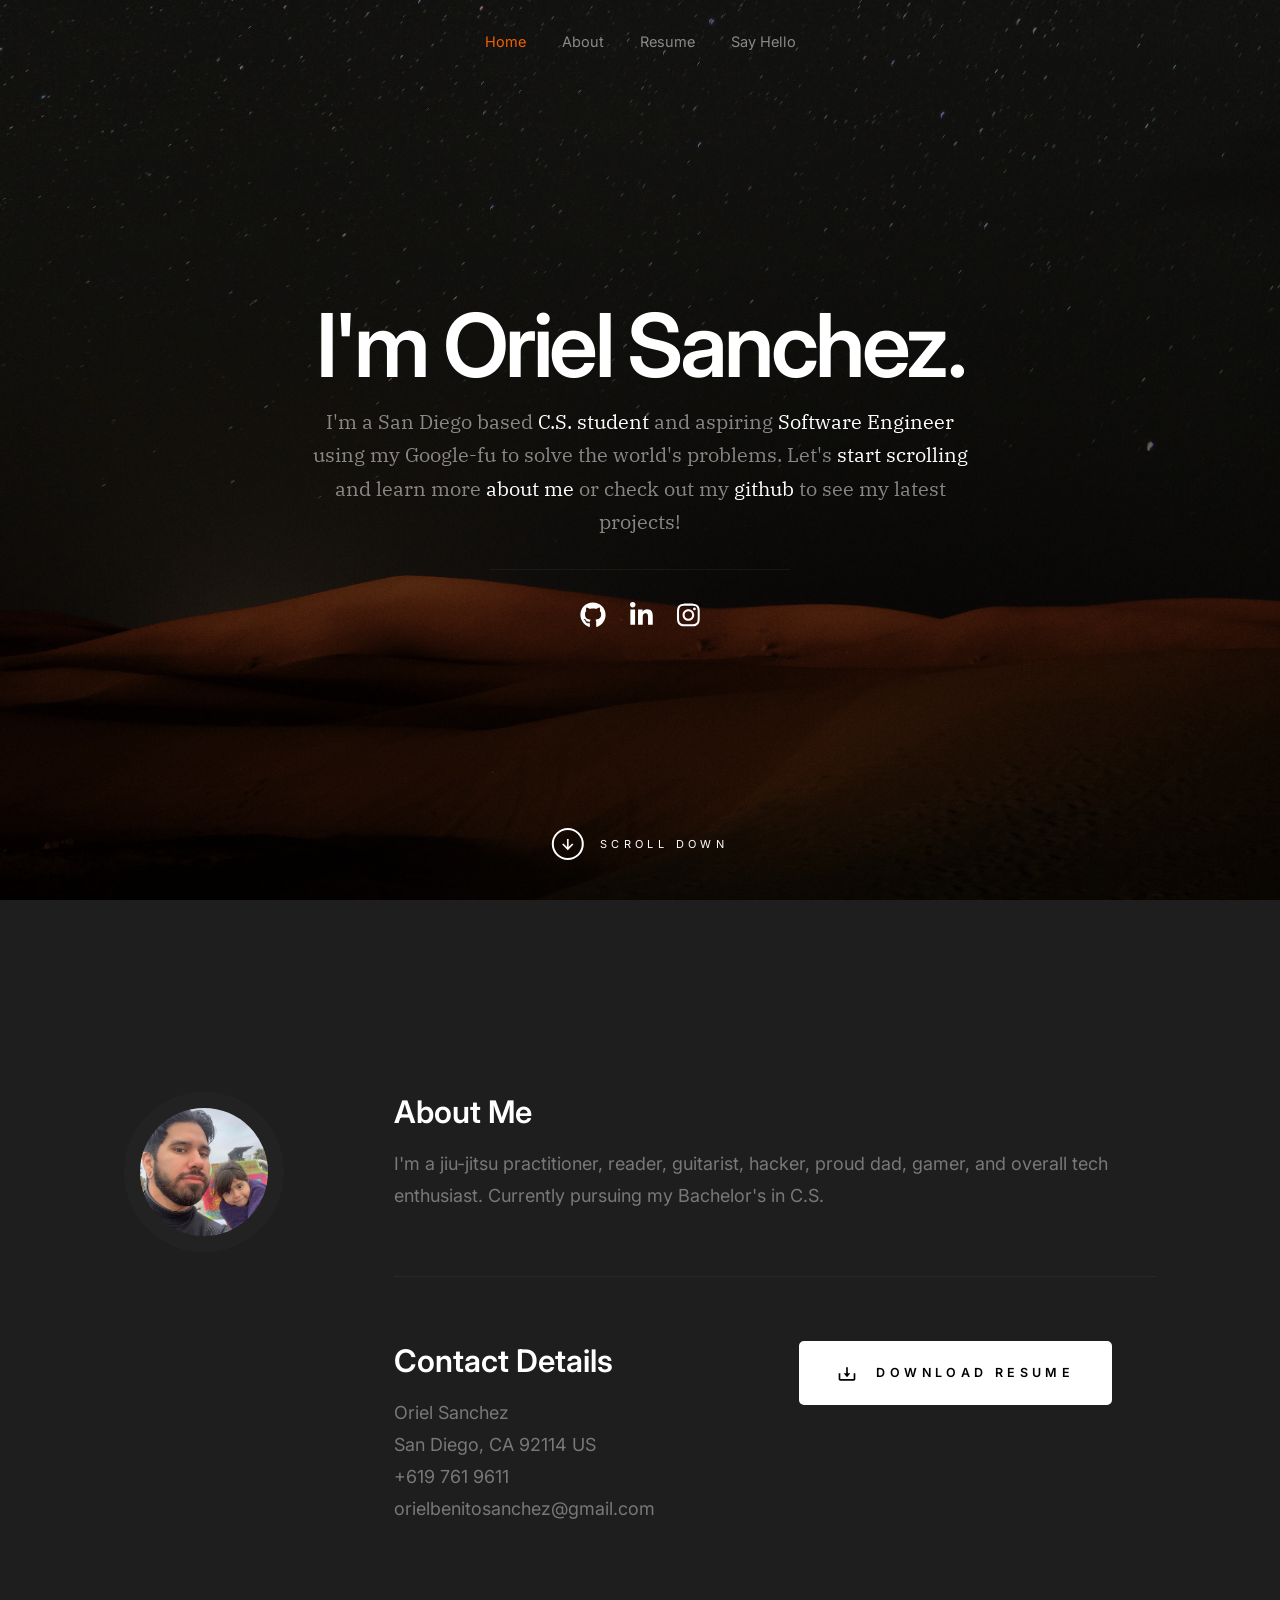
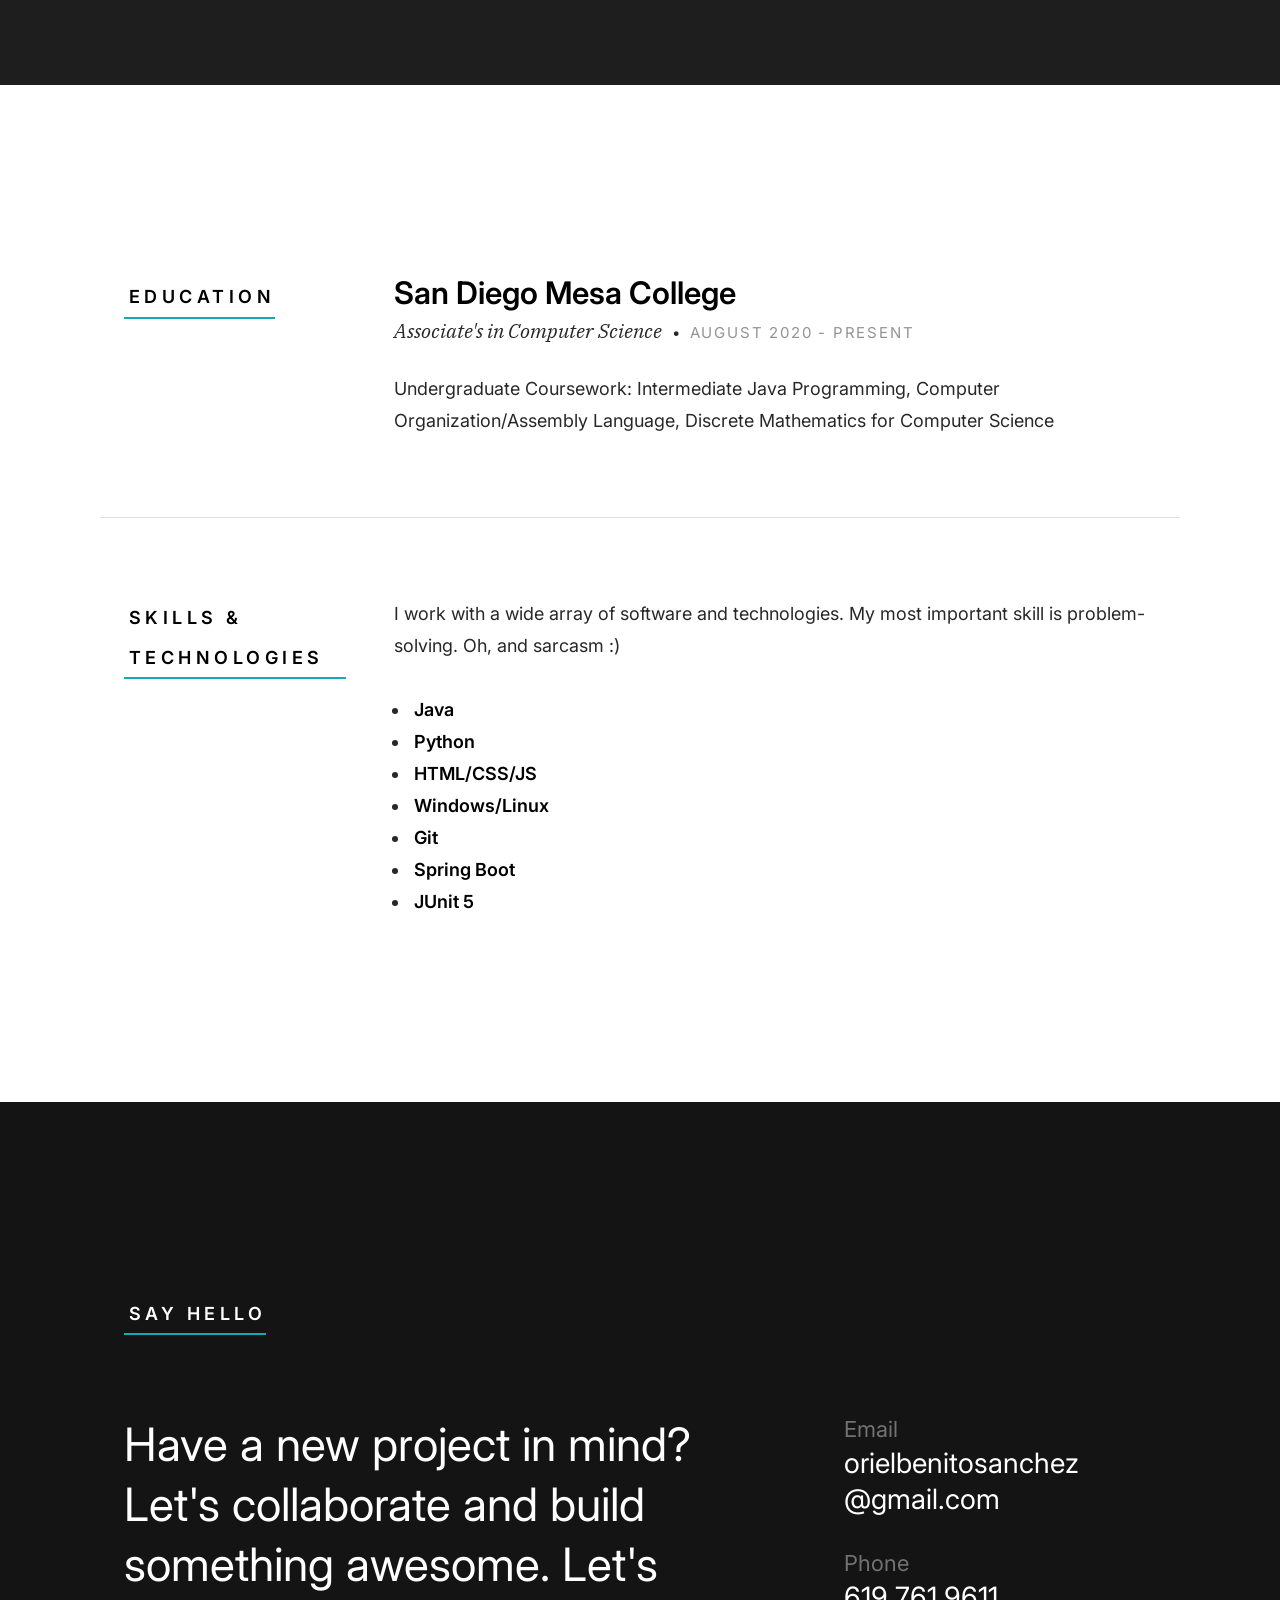
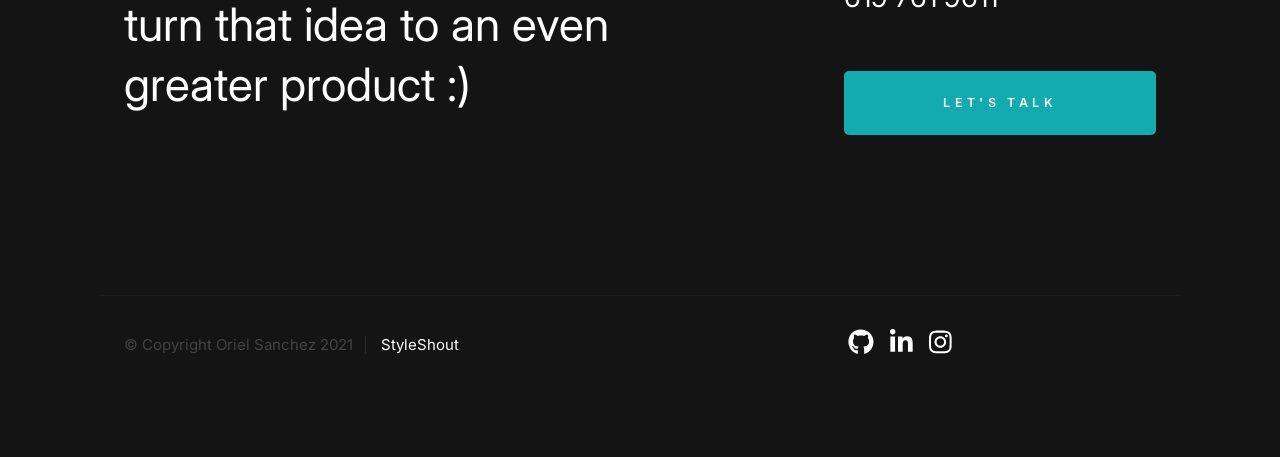
==== commit 0d19b1ea: "V2 of Portfolio website" ====
--- a/index.html
+++ b/index.html
@@ -1,165 +1,356 @@
-<!DOCTYPE HTML>
-<html>
-	<head>
-		<title>Oriel Sanchez</title>
-		<meta charset="utf-8" />
-		<meta name="viewport" content="width=device-width, initial-scale=1, user-scalable=no" />
-		<link rel="stylesheet" href="assets/css/main.css" />
-		<noscript><link rel="stylesheet" href="assets/css/noscript.css" /></noscript>
-	</head>
-	<body class="is-preload">
-
-		<!-- Wrapper -->
-			<div id="wrapper">
-
-				<!-- Header -->
-					<header id="header">
-						<div class="logo">
-							<span class="icon fa-keyboard"></span>
-						</div>
-						<div class="content">
-							<div class="inner">
-								<h1>Oriel Sanchez</h1>
-								<p>Software Developer</p>
-							</div>
-						</div>
-						<nav>
-							<ul>
-								<li><a href="#tech">Tech</a></li>
-								<li><a href="#projects">Projects</a></li>
-								<li><a href="#about">About</a></li>
-								<li><a href="#contact">Contact</a></li>
-								<!--<li><a href="#elements">Elements</a></li>-->
-							</ul>
-						</nav>
-					</header>
-
-				<!-- Main -->
-					<div id="main">
-
-						<!-- Intro -->
-							<article id="tech">
-								<h2 class="major">Tech</h2>
-								<b>Front End</b>
-								<p>HTML, CSS, Javascript</p>
-								<b>Framworks/Libraries</b>
-								<p>React.js, JQuery, Bootstrap</p>
-								<b>Back End</b>
-								<p>Node.js, Express, MongoDB, Python</p>
-								<b>Other</b>
-								<p>Version Control, OOP, Deployment</p>
-							</article>
-
-						<!-- Work -->
-							<article id="projects">
-								<h2 class="major">Projects</h2>
-								<h3>BJJFighterBot</h3>
-								<span class="image main"><a href="https://www.reddit.com/user/bjjfighterbot" target='_blank'><img src="images/bjjfighterbot.png" alt="bjj fighter bot" /></a></span>
-								<p>I am blue belt Brazilian Jiu-Jitsu practitioner and wanted to use something I'm passionate about for my first real project during my software development journey so I created BJJFighterBot. BJJFighterBot is a reddit bot for the r/BJJ subreddit that responds with a link and description of the fighter called using the keyphrase '!bjjfighterbot'. I had an MVP working in a few hours using Python and deployed it to Heroku.</p>
-								<div class="btn-row">
-								<a href="https://www.reddit.com/user/bjjfighterbot" target='_blank' class="btn">Live Demo</a><a href="https://github.com/orielsanchez/bjjfighterbot" target="_blank" class="btn">See Code</a>
-								</div>
-								
-								<br><br>
-								<h3>Project 2</h3>
-								<span class="image main"><a href=""><img src="images/pic02.jpg" alt="" /></a></span>
-								<p>Adipiscing magna sed dolor elit. Praesent eleifend dignissim arcu, at eleifend sapien imperdiet ac. Aliquam erat volutpat. Praesent urna nisi, fringila lorem et vehicula lacinia quam. Integer sollicitudin mauris nec lorem luctus ultrices.</p>
-								<div class="btn-row">
-								<a href="#" class="btn">Live Demo</a><a href="#" class="btn">See Code</a>
-								</div>
-								
-								<br><br>
-								<h3>Project 3</h3>
-								<span class="image main"><a href=""><img src="images/pic02.jpg" alt="" /></a></span>
-								<p>Adipiscing magna sed dolor elit. Praesent eleifend dignissim arcu, at eleifend sapien imperdiet ac. Aliquam erat volutpat. Praesent urna nisi, fringila lorem et vehicula lacinia quam. Integer sollicitudin mauris nec lorem luctus ultrices.</p>
-								<div class="btn-row">
-								<a href="#" class="btn">Live Demo</a><a href="#" class="btn">See Code</a>
-								</div>
-								
-								<br><br>
-								<h3>Project 4</h3>
-								<span class="image main"><a href=""><img src="images/pic02.jpg" alt="" /></a></span>
-								<p>Adipiscing magna sed dolor elit. Praesent eleifend dignissim arcu, at eleifend sapien imperdiet ac. Aliquam erat volutpat. Praesent urna nisi, fringila lorem et vehicula lacinia quam. Integer sollicitudin mauris nec lorem luctus ultrices.</p>
-								<div class="btn-row">
-								<a href="#" class="btn">Live Demo</a><a href="#" class="btn">See Code</a>
-								</div>
-								
-								<br><br>
-							</article>
-
-						<!-- About -->
-							<article id="about">
-								<h2 class="major">About</h2>
-								<span class="image main"><img src='./images/IMG_0120[4].JPG' alt="" /></span>
-								<p>Hello! I'm Oriel, a C.S. student and aspiring software engineer based in San Diego, CA.
-								<p>I enjoy creating things that live on the internet, whether that be websites, applications, or anything in between.
-								<p>I've dreamt of working in the field of computers ever since I was young lad, and I'm finally pursuing my goals by going to San Diego Community College and eventually transferring to SDSU to get my B.S. in Computer Science.
-								<p>
-								Here are a few technologies I've been working with recently:
-								<ul>
-								<li>Java</li>
-								<li>Python</li>
-								<li>Javascript</li>
-								<li>HTML & CSS</li>
-							</ul>
-							</article>
-
-						<!-- Contact -->
-							<article id="contact">
-								<h2 class="major">Contact</h2>
-								<form method="POST" data-netlify="true">
-									<div class="fields">
-										<div class="field half">
-											<label for="name">Name</label>
-											<input type="text" name="name" id="name" />
-										</div>
-										<div class="field half">
-											<label for="email">Email</label>
-											<input type="text" name="email" id="email" />
-										</div>
-										<div class="field">
-											<label for="message">Message</label>
-											<textarea name="message" id="message" rows="4"></textarea>
-										</div>
-										<div class="field">
-											<div data-netlify-recaptcha="true"></div>
-										</div>
-									</div>
-									<ul class="actions">
-										<li><input type="submit" value="Send Message" class="primary" /></li>
-										<li><input type="reset" value="Reset" /></li>
-									</ul>
-								</form>
-								<ul class="icons">
-									<li><a href="https://www.linkedin.com/in/orielsanchez" class="icon brands fa-linkedin"><span class="label">LinkedIn</span></a></li>
-									<li><a href="https://www.github.com/orielsanchez" class="icon brands fa-github"><span class="label">GitHub</span></a></li>
-									<li><a href="https://www.instagram.com/orielsanchez_" class="icon brands fa-instagram"><span class="label">Instagram</span></a></li>
-								</ul>
-							</article>
-					</div>
-
-
-				<!-- Footer -->
-					<footer id="footer">
-						<p>
-						<ul class="icons">
-							<li><a href="https://www.linkedin.com/in/orielsanchez" class="icon brands fa-linkedin"><span class="label">LinkedIn</span></a></li>
-							<li><a href="https://www.github.com/orielsanchez" class="icon brands fa-github"><span class="label">GitHub</span></a></li>
-							<li><a href="https://www.instagram.com/orielsanchez_" class="icon brands fa-instagram"><span class="label">Instagram</span></a></li>
-						</ul>
-					</footer>
-
-			</div>
-
-		<!-- BG -->
-			<div id="bg"></div>
-
-		<!-- Scripts -->
-			<script src="assets/js/jquery.min.js"></script>
-			<script src="assets/js/browser.min.js"></script>
-			<script src="assets/js/breakpoints.min.js"></script>
-			<script src="assets/js/util.js"></script>
-			<script src="assets/js/main.js"></script>
-
-	</body>
-</html>
+<!DOCTYPE html>
+<html class="no-js" lang="en">
+<head>
+
+    <!--- basic page needs
+    ================================================== -->
+    <meta charset="utf-8">
+    <title>Oriel Sanchez</title>
+    <meta name="description" content="Software Engineer">
+    <meta name="author" content="Oriel Sanchez">
+
+    <!-- mobile specific metas
+    ================================================== -->
+    <meta name="viewport" content="width=device-width, initial-scale=1">
+
+    <!-- CSS
+    ================================================== -->
+    <link rel="stylesheet" href="css/styles.css">
+    <link rel="stylesheet" href="css/vendor.css">
+
+    <!-- script
+    ================================================== -->
+    <script defer src="js/vendor/fontawesome/all.min.js"></script>
+
+    <!-- favicons
+    ================================================== -->
+    <link rel="apple-touch-icon" sizes="180x180" href="apple-touch-icon.png">
+    <link rel="icon" type="image/png" sizes="32x32" href="favicon-32x32.png">
+    <link rel="icon" type="image/png" sizes="16x16" href="favicon-16x16.png">
+    <link rel="manifest" href="site.webmanifest">
+
+</head>
+
+<body id="top" class="ss-preload">
+
+
+    <!-- preloader
+    ================================================== -->
+    <div id="preloader">
+        <div id="loader"></div>
+    </div>
+
+
+    <!-- header
+    ================================================== -->
+    <header class="s-header">
+        <div class="row s-header__nav-wrap">
+            <nav class="s-header__nav">
+                <ul>
+                    <li class="current"><a class="smoothscroll" href="#hero">Home</a></li>
+                    <li><a class="smoothscroll" href="#about">About</a></li>
+                    <li><a class="smoothscroll" href="#resume">Resume</a></li>
+                    <li><a class="smoothscroll" href="#contact">Say Hello</a></li>
+                </ul>
+            </nav>
+        </div> <!-- end row -->
+        
+        <a class="s-header__menu-toggle" href="#0" title="Menu">
+            <span class="s-header__menu-icon"></span>
+        </a>
+    </header> <!-- end s-header -->
+
+
+    <!-- hero
+    ================================================== -->
+    <section id="hero" class="s-hero target-section">
+
+        <div class="s-hero__bg rellax" data-rellax-speed="-7"></div>
+
+        <div class="row s-hero__content">
+            <div class="column">
+
+                <div class="s-hero__content-about">
+
+                    <h1>I'm Oriel Sanchez.</h1>
+
+                    <h3>
+                    I'm a San Diego based <span>C.S. student</span> and aspiring <span>Software Engineer</span> using my Google-fu to solve the world's problems. Let's <a class="smoothscroll" href="#about">start scrolling</a>
+                        and learn more <a class="smoothscroll" href="#about">about me</a> or check out my <a href=https://github.com/orielsanchez>github</a> to see my latest projects!
+                    </h3>
+
+                    <div class="s-hero__content-social">
+                        <a href="https://github.com/orielsanchez"><i class="fab fa-github" aria-hidden="true"></i></a>
+                        <a href="https://linkedin.com/in/orielsanchez"><i class="fab fa-linkedin-in" aria-hidden="true"></i></a>
+                        <a href="https://instagram.com/orielsanchez_"><i class="fab fa-instagram" aria-hidden="true"></i></a>
+                    </div>
+
+                </div> <!-- end s-hero__content-about -->
+
+            </div>
+        </div> <!-- s-hero__content -->
+
+        <div class="s-hero__scroll">
+            <a href="#about" class="s-hero__scroll-link smoothscroll">
+                <span class="scroll-arrow">
+                    <svg xmlns="http://www.w3.org/2000/svg" width="24" height="24" viewBox="0 0 24 24" style="fill:rgba(0, 0, 0, 1);transform:;-ms-filter:"><path d="M18.707 12.707L17.293 11.293 13 15.586 13 6 11 6 11 15.586 6.707 11.293 5.293 12.707 12 19.414z"></path></svg>
+                </span>
+                <span class="scroll-text">Scroll Down</span>
+            </a>
+        </div> <!-- s-hero__scroll -->
+
+    </section> <!-- end s-hero -->
+
+
+    <!-- about
+    ================================================== -->
+    <section id="about" class="s-about target-section">
+
+        <div class="row">
+            <div class="column large-3 tab-12">
+                <img class="s-about__pic" src="images/avatars/1.jpg" alt="">
+            </div>
+            <div class="column large-9 tab-12 s-about__content">
+                <h3>About Me</h3>
+                <p>
+                I'm a jiu-jitsu practitioner, reader, guitarist, hacker, proud dad, gamer, and overall tech enthusiast. Currently pursuing my Bachelor's in C.S.
+                </p>
+
+                <hr>
+
+                <div class="row s-about__content-bottom">
+                    <div class="column w-1000-stack">
+                        <h3>Contact Details</h3>
+    
+                        <p>
+                        Oriel Sanchez <br>
+                        San Diego, CA 92114 US <br>
+                        <a href="tel:+6197619611">+619 761 9611</a> <br>
+                        <a href="mailto:orielbenitosanchez@gmail.com">orielbenitosanchez@gmail.com</a>
+                        </p>
+                        
+                    </div>
+                    <div class="column w-1000-stack">
+                        <a href="resources/Oriel%20Sanchez%20Resume.pdf" class="btn btn--download">
+                            <svg xmlns="http://www.w3.org/2000/svg" width="24" height="24" viewBox="0 0 24 24" style="fill:rgba(0, 0, 0, 1);transform:;-ms-filter:"><path d="M12 16L16 11 13 11 13 4 11 4 11 11 8 11z"></path><path d="M20,18H4v-7H2v7c0,1.103,0.897,2,2,2h16c1.103,0,2-0.897,2-2v-7h-2V18z"></path></svg>
+                            Download Resume
+                        </a>
+                    </div>
+                </div>
+            </div>
+        </div> <!-- end row -->
+
+    </section> <!-- end s-about -->
+
+
+    <!-- resume
+    ================================================== -->
+    <section id="resume" class="s-resume target-section">
+
+<!--        <div class="row s-resume__section">-->
+<!--            <div class="column large-3 tab-12">-->
+<!--                <h3 class="section-header-allcaps">Career</h3>-->
+<!--            </div>-->
+<!--            <div class="column large-9 tab-12">-->
+<!--                <div class="resume-block">-->
+
+<!--                    <div class="resume-block__header">-->
+<!--                        <h4 class="h3">Dropbox</h4>-->
+<!--                        <p class="resume-block__header-meta">-->
+<!--                            <span>Product Designer</span>-->
+<!--                            <span class="resume-block__header-date">-->
+<!--                                August 2019 - Present-->
+<!--                            </span>-->
+<!--                        </p>-->
+<!--                    </div>-->
+
+<!--                    <p>-->
+<!--                    Lorem ipsum dolor sit, amet consectetur adipisicing elit. Inventore-->
+<!--                    vero quidem nobis maxime dolorem aliquam quisquam eum ipsum amet. Vitae-->
+<!--                    aut atque fuga dolorem. Vel voluptatibus fugiat nam. Impedit aperiam-->
+<!--                    nesciunt facilis! Porro architecto dicta inventore tempora ratione quia odio.-->
+<!--                    </p>-->
+
+<!--                </div> &lt;!&ndash; end resume-block &ndash;&gt;-->
+
+<!--                <div class="resume-block">-->
+
+<!--                    <div class="resume-block__header">-->
+<!--                        <h4 class="h3">Facebook</h4>-->
+<!--                        <p class="resume-block__header-meta">-->
+<!--                            <span>UI/UX Designer</span>-->
+<!--                            <span class="resume-block__header-date">-->
+<!--                                August 2016 - July 2019-->
+<!--                            </span>-->
+<!--                        </p>-->
+<!--                    </div>-->
+
+<!--                    <p>-->
+<!--                    Lorem ipsum dolor sit, amet consectetur adipisicing elit. Inventore-->
+<!--                    vero quidem nobis maxime dolorem aliquam quisquam eum ipsum amet. Vitae-->
+<!--                    aut atque fuga dolorem. Vel voluptatibus fugiat nam. Impedit aperiam-->
+<!--                    nesciunt facilis! Porro architecto dicta inventore tempora ratione quia odio.-->
+<!--                    </p>-->
+
+<!--                </div> &lt;!&ndash; end resume-block &ndash;&gt;-->
+<!--            </div>-->
+<!--        </div> &lt;!&ndash; s-resume__section &ndash;&gt;-->
+<!--        -->
+        <div class="row s-resume__section">
+            <div class="column large-3 tab-12">
+                <h3 class="section-header-allcaps">Education</h3>
+            </div>
+            <div class="column large-9 tab-12">
+                <div class="resume-block">
+
+                    <div class="resume-block__header">
+                        <h4 class="h3">San Diego Mesa College</h4>
+                        <p class="resume-block__header-meta">
+                            <span>Associate's in Computer Science</span>
+                            <span class="resume-block__header-date">
+                                August 2020 - Present
+                            </span>
+                        </p>
+                    </div>
+
+                    <p>
+                        Undergraduate Coursework: Intermediate Java Programming, Computer Organization/Assembly Language, Discrete Mathematics for Computer Science
+                    </p>
+
+                </div> <!-- end resume-block -->
+            </div>
+        </div> <!-- s-resume__section -->
+
+
+        <div class="row s-resume__section">
+            <div class="column large-3 tab-12">
+                <h3 class="section-header-allcaps">Skills & Technologies</h3>
+            </div>
+            <div class="column large-9 tab-12">
+                <div class="resume-block">
+
+                    <p>
+                    I work with a wide array of software and technologies. My most important skill is problem-solving. Oh, and sarcasm :)
+                    </p>
+
+                    <ul>
+                        <li>
+                        <strong>Java</strong>
+                        </li>
+                        <li>
+                        <strong>Python</strong>
+                        </li>
+                        <li>
+                        <strong>HTML/CSS/JS</strong>
+                        </li>
+                        <li>
+                        <strong>Windows/Linux</strong>
+                        </li>
+                        <li>
+                        <strong>Git</strong>
+                        </li>
+                        <li>
+                        <strong>Spring Boot</strong>
+                        </li>
+                        <li>
+                            <strong>JUnit 5</strong>
+                        </li>
+                    </ul>
+
+                </div> <!-- end resume-block -->
+
+            </div>
+        </div> <!-- s-resume__section -->
+
+    </section> <!-- end s-resume -->
+
+    <!-- contact
+    ================================================== -->
+    <section id="contact" class="s-contact target-section">
+
+        <div class="row s-contact__header">
+            <div class="column large-12">
+                <h3 class="section-header-allcaps">Say Hello</h3>
+            </div>
+        </div>
+
+        <div class="row s-contact__content">
+
+            <div class="column large-7 medium-12">
+
+                <h4 class="huge-text">
+                Have a new project in mind? Let's collaborate and build something awesome. 
+                Let's turn that idea to an even greater product :)
+                </h4>
+
+            </div>
+
+            <div class="column large-4 medium-12">
+
+                <div class="row contact-infos">
+                    <div class="column large-12 medium-6 tab-12">
+                        <div class="contact-block">
+                            <h5 class="contact-block__header">
+                                Email
+                            </h5>
+                            <p class="contact-block__content">
+                                <a class="mailtoui" href="mailto:orielbenitosanchez@gmail.com">orielbenitosanchez<br>@gmail.com</a>
+                            </p>
+                        </div> <!-- end contact-block -->
+                    </div>
+                    <div class="column large-12 medium-6 tab-12">
+                        <div class="contact-block">
+                            <h5 class="contact-block__header">
+                                Phone
+                            </h5>
+                            <p class="contact-block__content">
+                                <a href="tel:6197629611">619 761 9611</a>
+                            </p>
+                        </div> <!-- end contact-block -->
+                    </div>
+
+                    <div class="column large-12">
+                        <a href="mailto:orielbenitosanchez@gmail.com" class="mailtoui btn btn--primary h-full-width">Let's Talk</a>
+                    </div>
+                </div> <!-- end contact-infos -->
+
+            </div>
+        </div> <!-- s-contact__content -->
+
+    </section> <!-- end s-contact -->
+    
+
+    <!-- footer
+    ================================================== -->
+    <footer class="s-footer">
+        <div class="row">
+            <div class="column large-4 medium-6 w-1000-stack s-footer__social-block">
+                <ul class="s-footer__social">
+                    <li><a href="https://github.com/orielsanchez"><i class="fab fa-github" aria-hidden="true"></i></a></li>
+                    <li><a href="https://linkedin.com/in/orielsanchez"><i class="fab fa-linkedin-in" aria-hidden="true"></i></a></li>
+                    <li><a href="https://instagram.com/orielsanchez_"><i class="fab fa-instagram" aria-hidden="true"></i></a></li>
+                </ul>
+            </div>
+
+            <div class="column large-7 medium-6 w-1000-stack ss-copyright">
+                <span>© Copyright Oriel Sanchez 2021</span>
+                <span><a href="https://www.styleshout.com/">StyleShout</a></span>
+            </div>
+        </div>
+
+        <div class="ss-go-top">
+            <a class="smoothscroll" title="Back to Top" href="#top">
+                <svg xmlns="http://www.w3.org/2000/svg" viewBox="0 0 24 24"><path d="M6 4h12v2H6zm5 10v6h2v-6h5l-6-6-6 6z"/></svg>
+             </a>
+        </div> <!-- end ss-go-top -->
+    </footer>
+
+
+    <!-- Java Script
+    ================================================== -->
+    <script src="js/plugins.js"></script>
+    <script src="js/main.js"></script>
+
+</body>
+
+</html>
--- a/css/styles.css
+++ b/css/styles.css
@@ -0,0 +1,4712 @@
+/* =================================================================== 
+ * Ceevee Main Stylesheet
+ * Template Ver. 2.0.0
+ * 01-03-2021
+ * ------------------------------------------------------------------
+ *
+ * TOC:
+ * # settings and variables
+ *      ## fonts
+ *      ## colors
+ *      ## vertical spacing and typescale
+ *      ## grid variables
+ * # normalize
+ * # basic/base setup styles
+ *      ## media
+ *      ## typography resets
+ *      ## links
+ *      ## inputs
+ * # Grid v3.0.0
+ *      ## medium screen devices
+ *      ## tablets
+ *      ## mobile devices
+ *      ## small mobile devices <= 400px
+ * # block grids
+ *      ## block grids - medium screen devices
+ *      ## block grids - tablets
+ *      ## block grids - mobile devices
+ *      ## block grids - small mobile devices <= 400px
+ * # MISC 
+ * # custom grid, block grid STACK breakpoints
+ * # base style overrides 
+ *      ## links
+ * # typography & general theme styles
+ *      ## Lists
+ *      ## responsive video container
+ *      ## floated image
+ *      ## tables
+ *      ## spacing
+ * # preloader
+ *      ## page loaded
+ * # forms 
+ *      ## Style Placeholder Text
+ * # buttons 
+ * # additional components
+ *      ## skillbars
+ *      ## alert box
+ *      ## pagination 
+ * # common and reusable styles
+ *      ## animation stuff 
+ *      ## MailtoUI style overrides
+ * # site header
+ *      ## header nav
+ *      ## mobile menu toggle 
+ * # hero
+ *      ## hero content
+ *      ## hero social
+ *      ## hero scrolldown
+ *      ## animate intro content
+ * # resume 
+ *      ## resume block
+ * # portfolio
+ *      ## portfolio list
+ *      ## modal popup
+ * # CTA
+ * # testimonials
+ *      ## swiper style overrides
+ *      ## testimonial slider 
+ * # contact
+ *      ## contact block
+ * # footer
+ *      ## footer social
+ *      ## copyright
+ *      ## go top
+ *
+ * ------------------------------------------------------------------ */
+
+
+/* ===================================================================
+ * # settings and variables
+ *
+ * ------------------------------------------------------------------- */
+
+/* ------------------------------------------------------------------- 
+ * ## fonts
+ * ------------------------------------------------------------------- */
+@import url("https://fonts.googleapis.com/css2?family=IBM+Plex+Serif:ital,wght@0,300;0,400;0,500;0,600;0,700;1,200;1,300;1,400;1,500;1,600&family=Inter:wght@300;400;500;600;700&display=swap");
+:root {
+    --font-1: "Inter", sans-serif;
+    --font-2: "IBM Plex Serif", serif;
+    /* monospace
+     */
+    --font-mono: Consolas, "Andale Mono", Courier, "Courier New", monospace;
+}
+
+/* ------------------------------------------------------------------- 
+ * ## colors
+ * ------------------------------------------------------------------- */
+:root {
+    /* color-1(#11ABB0)
+     * color-2(#F06000)
+     */
+    --color-1: hsla(182, 82%, 38%, 1);
+    --color-2: hsla(24, 100%, 47%, 1);
+
+    /* theme color variations
+     */
+    --color-1-lighter: hsla(182, 82%, 58%, 1);
+    --color-1-light  : hsla(182, 82%, 48%, 1);
+    --color-1-dark   : hsla(182, 82%, 28%, 1);
+    --color-1-darker : hsla(182, 82%, 18%, 1);
+    --color-2-lighter: hsla(24, 100%, 67%, 1);
+    --color-2-light  : hsla(24, 100%, 57%, 1);
+    --color-2-dark   : hsla(24, 100%, 37%, 1);
+    --color-2-darker : hsla(24, 100%, 27%, 1);
+
+    /* feedback colors
+     * color-error(#ffd1d2), color-success(#c8e675), 
+     * color-info(#d7ecfb), color-notice(#fff099)
+     */
+    --color-error          : hsla(359, 100%, 91%, 1);
+    --color-success        : hsla(76, 69%, 68%, 1);
+    --color-info           : hsla(205, 82%, 91%, 1);
+    --color-notice         : hsla(51, 100%, 80%, 1);
+    --color-error-content  : hsla(359, 50%, 50%, 1);
+    --color-success-content: hsla(76, 29%, 28%, 1);
+    --color-info-content   : hsla(205, 32%, 31%, 1);
+    --color-notice-content : hsla(51, 30%, 30%, 1);
+
+    /* shades 
+     * generated using 
+     * Tint & Shade Generator 
+     * (https://maketintsandshades.com/)
+     */
+    --color-black  : #000000;
+    --color-gray-19: #0a0a0a;
+    --color-gray-18: #141414;
+    --color-gray-17: #1e1e1e;
+    --color-gray-16: #282828;
+    --color-gray-15: #323333;
+    --color-gray-14: #3b3d3d;
+    --color-gray-13: #454747;
+    --color-gray-12: #4f5151;
+    --color-gray-11: #595b5b;
+    --color-gray-10: #636565;
+    --color-gray-9 : #737474;
+    --color-gray-8 : #828484;
+    --color-gray-7 : #929393;
+    --color-gray-6 : #a1a3a3;
+    --color-gray-5 : #b1b2b2;
+    --color-gray-4 : #c1c1c1;
+    --color-gray-3 : #d0d1d1;
+    --color-gray-2 : #e0e0e0;
+    --color-gray-1 : #eff0f0;
+    --color-white  : #ffffff;
+
+    /* text
+     */
+    --color-text       : var(--color-gray-16);
+    --color-text-dark  : var(--color-black);
+    --color-text-light : var(--color-gray-7);
+    --color-placeholder: var(--color-gray-7);
+
+    /* buttons
+     */
+    --color-btn                   : var(--color-gray-3);
+    --color-btn-text              : var(--color-black);
+    --color-btn-hover             : var(--color-black);
+    --color-btn-hover-text        : var(--color-white);
+    --color-btn-primary           : var(--color-1);
+    --color-btn-primary-text      : var(--color-white);
+    --color-btn-primary-hover     : var(--color-2);
+    --color-btn-primary-hover-text: var(--color-white);
+    --color-btn-stroke            : var(--color-black);
+    --color-btn-stroke-text       : var(--color-black);
+    --color-btn-stroke-hover      : var(--color-black);
+    --color-btn-stroke-hover-text : var(--color-white);
+
+    /* others
+     */
+    --color-bg     : var(--color-gray-18);
+    --color-border : var(--color-gray-2);
+    --border-radius: 5px;
+}
+
+/* ------------------------------------------------------------------- 
+ * ## vertical spacing and typescale
+ * ------------------------------------------------------------------- */
+:root {
+
+    /* spacing
+     * base font size: 18px 
+     * vertical space unit : 32px
+     */
+    --base-size: 62.5%;
+    --base-font-size: 1.8rem;
+    --space: 3.2rem;
+
+    /* vertical spacing 
+     */
+    --vspace-0_125: calc(0.125 * var(--space));
+    --vspace-0_25 : calc(0.25 * var(--space));
+    --vspace-0_5  : calc(0.5 * var(--space));
+    --vspace-0_75 : calc(0.75 * var(--space));
+    --vspace-0_875: calc(0.875 * var(--space));
+    --vspace-1    : calc(var(--space));
+    --vspace-1_25 : calc(1.25 * var(--space));
+    --vspace-1_5  : calc(1.5 * var(--space));
+    --vspace-1_75 : calc(1.75 * var(--space));
+    --vspace-2    : calc(2 * var(--space));
+    --vspace-2_5  : calc(2.5 * var(--space));
+    --vspace-3    : calc(3 * var(--space));
+    --vspace-3_5  : calc(3.5 * var(--space));
+    --vspace-4    : calc(4 * var(--space));
+    --vspace-4_5  : calc(4.5 * var(--space));
+    --vspace-5    : calc(5 * var(--space));
+
+    /* type scale
+     * ratio 1:2 | base: 18px
+     * -------------------------------------------------------
+     *
+     * --text-display-3 = (77.40px)
+     * --text-display-2 = (64.50px)
+     * --text-display-1 = (53.75px)
+     * --text-xxxl      = (44.79px)
+     * --text-xxl       = (37.32px)
+     * --text-xl        = (31.10px)
+     * --text-lg        = (25.92px)
+     * --text-md        = (21.60px)
+     * --text-size      = (18.00px) BASE
+     * --text-sm        = (15.00px)
+     * --text-xs        = (12.50px)
+     *
+     * -------------------------------------------------------
+     */
+    --text-scale-ratio: 1.2;
+    --text-size       : var(--base-font-size);
+    --text-xs         : calc((var(--text-size) / var(--text-scale-ratio)) / var(--text-scale-ratio));
+    --text-sm         : calc(var(--text-xs) * var(--text-scale-ratio));
+    --text-md         : calc(var(--text-sm) * var(--text-scale-ratio) * var(--text-scale-ratio));
+    --text-lg         : calc(var(--text-md) * var(--text-scale-ratio));
+    --text-xl         : calc(var(--text-lg) * var(--text-scale-ratio));
+    --text-xxl        : calc(var(--text-xl) * var(--text-scale-ratio));
+    --text-xxxl       : calc(var(--text-xxl) * var(--text-scale-ratio));
+    --text-display-1  : calc(var(--text-xxxl) * var(--text-scale-ratio));
+    --text-display-2  : calc(var(--text-display-1) * var(--text-scale-ratio));
+    --text-display-3  : calc(var(--text-display-2) * var(--text-scale-ratio));
+
+    /* default button height
+     */
+    --vspace-btn: var(--vspace-2);
+}
+
+/* on mobile devices below 600px
+ */
+@media screen and (max-width: 600px) {
+    :root {
+        --base-font-size: 1.6rem;
+        --space: 2.8rem;
+    }
+}
+
+/* ------------------------------------------------------------------- 
+ * ## grid variables
+ * ------------------------------------------------------------------- */
+:root {
+
+    /* widths for rows and containers
+     */
+    --width-full    : 100%;
+    --width-max     : 1080px;
+    --width-wide    : 1400px;
+    --width-wider   : 1600px;
+    --width-widest  : 1800px;
+    --width-narrow  : 800px;
+    --width-narrower: 600px;
+    --width-grid-max: var(--width-max);
+
+    /* gutters
+     */
+    --gutter-lg : 2.4rem;
+    --gutter-md : 2rem;
+    --gutter-mob: 1rem;
+}
+
+
+/* ==========================================================================
+ * # normalize
+ * normalize.css v8.0.1 | MIT License |
+ * github.com/necolas/normalize.css
+ *
+ * -------------------------------------------------------------------------- */
+
+/* ------------------------------------------------------------------- 
+ * ## document
+ * ------------------------------------------------------------------- */
+
+/* 1. Correct the line height in all browsers.
+ * 2. Prevent adjustments of font size after orientation changes in iOS.*/
+
+html {
+    line-height: 1.15;
+    /* 1 */
+    -webkit-text-size-adjust: 100%;
+    /* 2 */
+}
+
+/* ------------------------------------------------------------------- 
+ * ## sections
+ * ------------------------------------------------------------------- */
+
+/* Remove the margin in all browsers. */
+
+body {
+    margin: 0;
+}
+
+/* Render the `main` element consistently in IE. */
+
+main {
+    display: block;
+}
+
+/* Correct the font size and margin on `h1` elements within `section` and
+ * `article` contexts in Chrome, Firefox, and Safari. */
+
+h1 {
+    font-size: 2em;
+    margin: 0.67em 0;
+}
+
+/* ------------------------------------------------------------------- 
+ * ## grouping
+ * ------------------------------------------------------------------- */
+
+/* 1. Add the correct box sizing in Firefox.
+ * 2. Show the overflow in Edge and IE. */
+
+hr {
+    -webkit-box-sizing: content-box;
+    box-sizing: content-box;
+    /* 1 */
+    height: 0;
+    /* 1 */
+    overflow: visible;
+    /* 2 */
+}
+
+/* 1. Correct the inheritance and scaling of font size in all browsers.
+ * 2. Correct the odd `em` font sizing in all browsers. */
+
+pre {
+    font-family: monospace, monospace;
+    /* 1 */
+    font-size: 1em;
+    /* 2 */
+}
+
+/* ------------------------------------------------------------------- 
+ * ## text-level semantics
+ * ------------------------------------------------------------------- */
+
+/* Remove the gray background on active links in IE 10. */
+
+a {
+    background-color: transparent;
+}
+
+/* 1. Remove the bottom border in Chrome 57-
+ * 2. Add the correct text decoration in Chrome, Edge, IE, Opera, and Safari. */
+
+abbr[title] {
+    border-bottom: none;
+    /* 1 */
+    text-decoration: underline;
+    /* 2 */
+    -webkit-text-decoration: underline dotted;
+    text-decoration: underline dotted;
+    /* 2 */
+}
+
+/* Add the correct font weight in Chrome, Edge, and Safari. */
+
+b, strong {
+    font-weight: bolder;
+}
+
+/* 1. Correct the inheritance and scaling of font size in all browsers.
+ * 2. Correct the odd `em` font sizing in all browsers. */
+
+code, kbd, samp {
+    font-family: monospace, monospace;
+    /* 1 */
+    font-size: 1em;
+    /* 2 */
+}
+
+/* Add the correct font size in all browsers. */
+
+small {
+    font-size: 80%;
+}
+
+/* Prevent `sub` and `sup` elements from affecting the line height in
+ * all browsers. */
+
+sub, sup {
+    font-size: 75%;
+    line-height: 0;
+    position: relative;
+    vertical-align: baseline;
+}
+
+sub {
+    bottom: -0.25em;
+}
+
+sup {
+    top: -0.5em;
+}
+
+/* ------------------------------------------------------------------- 
+ * ## embedded content
+ * ------------------------------------------------------------------- */
+
+/* Remove the border on images inside links in IE 10. */
+
+img {
+    border-style: none;
+}
+
+/* ------------------------------------------------------------------- 
+ * ## forms
+ * ------------------------------------------------------------------- */
+
+/* 1. Change the font styles in all browsers.
+ * 2. Remove the margin in Firefox and Safari. */
+
+button, input, optgroup, select, textarea {
+    font-family: inherit;
+    /* 1 */
+    font-size: 100%;
+    /* 1 */
+    line-height: 1.15;
+    /* 1 */
+    margin: 0;
+    /* 2 */
+}
+
+/* Show the overflow in IE.
+ * 1. Show the overflow in Edge. */
+
+button, input {
+    /* 1 */
+    overflow: visible;
+}
+
+/* Remove the inheritance of text transform in Edge, Firefox, and IE.
+ * 1. Remove the inheritance of text transform in Firefox. */
+
+button, select {
+    /* 1 */
+    text-transform: none;
+}
+
+/* Correct the inability to style clickable types in iOS and Safari. */
+
+button, [type="button"], [type="reset"], [type="submit"] {
+    -webkit-appearance: button;
+}
+
+/* Remove the inner border and padding in Firefox. */
+
+button::-moz-focus-inner, [type="button"]::-moz-focus-inner, [type="reset"]::-moz-focus-inner, [type="submit"]::-moz-focus-inner {
+    border-style: none;
+    padding: 0;
+}
+
+/* Restore the focus styles unset by the previous rule. */
+
+button:-moz-focusring, [type="button"]:-moz-focusring, [type="reset"]:-moz-focusring, [type="submit"]:-moz-focusring {
+    outline: 1px dotted ButtonText;
+}
+
+/* Correct the padding in Firefox. */
+
+fieldset {
+    padding: 0.35em 0.75em 0.625em;
+}
+
+/* 1. Correct the text wrapping in Edge and IE.
+ * 2. Correct the color inheritance from `fieldset` elements in IE.
+ * 3. Remove the padding so developers are not caught out when they zero out
+ *    `fieldset` elements in all browsers. */
+
+legend {
+    -webkit-box-sizing: border-box;
+    box-sizing: border-box;
+    /* 1 */
+    color: inherit;
+    /* 2 */
+    display: table;
+    /* 1 */
+    max-width: 100%;
+    /* 1 */
+    padding: 0;
+    /* 3 */
+    white-space: normal;
+    /* 1 */
+}
+
+/* Add the correct vertical alignment in Chrome, Firefox, and Opera. */
+
+progress {
+    vertical-align: baseline;
+}
+
+/* Remove the default vertical scrollbar in IE 10+. */
+
+textarea {
+    overflow: auto;
+}
+
+/* 1. Add the correct box sizing in IE 10.
+ * 2. Remove the padding in IE 10. */
+
+[type="checkbox"], [type="radio"] {
+    -webkit-box-sizing: border-box;
+    box-sizing: border-box;
+    /* 1 */
+    padding: 0;
+    /* 2 */
+}
+
+/* Correct the cursor style of increment and decrement buttons in Chrome. */
+
+[type="number"]::-webkit-inner-spin-button, [type="number"]::-webkit-outer-spin-button {
+    height: auto;
+}
+
+/* 1. Correct the odd appearance in Chrome and Safari.
+ * 2. Correct the outline style in Safari. */
+
+[type="search"] {
+    -webkit-appearance: textfield;
+    /* 1 */
+    outline-offset: -2px;
+    /* 2 */
+}
+
+/* Remove the inner padding in Chrome and Safari on macOS. */
+
+[type="search"]::-webkit-search-decoration {
+    -webkit-appearance: none;
+}
+
+/* 1. Correct the inability to style clickable types in iOS and Safari.
+ * 2. Change font properties to `inherit` in Safari. */
+
+::-webkit-file-upload-button {
+    -webkit-appearance: button;
+    /* 1 */
+    font: inherit;
+    /* 2 */
+}
+
+/* ------------------------------------------------------------------- 
+ * ## interactive
+ * ------------------------------------------------------------------- */
+
+/* Add the correct display in Edge, IE 10+, and Firefox. */
+
+details {
+    display: block;
+}
+
+/* Add the correct display in all browsers. */
+
+summary {
+    display: list-item;
+}
+
+/* ------------------------------------------------------------------- 
+ * ## misc
+ * ------------------------------------------------------------------- */
+
+/* Add the correct display in IE 10+. */
+
+template {
+    display: none;
+}
+
+/* Add the correct display in IE 10. */
+
+[hidden] {
+    display: none;
+}
+
+
+/* ===================================================================
+ * # basic/base setup styles
+ *
+ * ------------------------------------------------------------------- */
+html {
+    font-size: 62.5%;
+    -webkit-box-sizing: border-box;
+    box-sizing: border-box;
+}
+
+*, *::before, *::after {
+    -webkit-box-sizing: inherit;
+    box-sizing: inherit;
+}
+
+body {
+    font-weight: normal;
+    line-height: 1;
+    word-wrap: break-word;
+    -moz-font-smoothing: grayscale;
+    -moz-osx-font-smoothing: grayscale;
+    -webkit-font-smoothing: antialiased;
+    -webkit-overflow-scrolling: touch;
+    -webkit-text-size-adjust: none;
+}
+
+/* ------------------------------------------------------------------- 
+ * ## media
+ * ------------------------------------------------------------------- */
+svg, img, video embed, iframe, object {
+    max-width: 100%;
+    height: auto;
+}
+
+/* ------------------------------------------------------------------- 
+ * ## typography resets
+ * ------------------------------------------------------------------- */
+div, dl, dt, dd, ul, ol, li, h1, h2, h3, h4, h5, h6, pre, form, p, blockquote, th, td {
+    margin: 0;
+    padding: 0;
+}
+
+p {
+    font-size: inherit;
+    text-rendering: optimizeLegibility;
+}
+
+em, i {
+    font-style: italic;
+    line-height: inherit;
+}
+
+strong, b {
+    font-weight: bold;
+    line-height: inherit;
+}
+
+small {
+    font-size: 60%;
+    line-height: inherit;
+}
+
+ol, ul {
+    list-style: none;
+}
+
+li {
+    display: block;
+}
+
+/* ------------------------------------------------------------------- 
+ * ## links
+ * ------------------------------------------------------------------- */
+a {
+    text-decoration: none;
+    line-height: inherit;
+}
+
+a img {
+    border: none;
+}
+
+/* ------------------------------------------------------------------- 
+ * ## inputs
+ * ------------------------------------------------------------------- */
+fieldset {
+    margin: 0;
+    padding: 0;
+}
+
+input[type="email"], 
+input[type="number"], 
+input[type="search"], 
+input[type="text"], 
+input[type="tel"], 
+input[type="url"], 
+input[type="password"], textarea {
+    -webkit-appearance: none;
+    -moz-appearance: none;
+    appearance: none;
+}
+
+
+/* ===================================================================
+ * # Grid v3.0.0
+ *
+ *   -----------------------------------------------------------------
+ * - Grid breakpoints are based on MAXIMUM WIDTH media queries, 
+ *   meaning they apply to that one breakpoint and ALL THOSE BELOW IT.
+ * - Grid columns without a specified width will automatically layout 
+ *   as equal width columns.
+ * ------------------------------------------------------------------- */
+
+/* rows
+ * ------------------------------------- */
+.row {
+    width: 92%;
+    max-width: var(--width-grid-max);
+    margin: 0 auto;
+    display: -ms-flexbox;
+    display: -webkit-box;
+    display: flex;
+    -ms-flex-flow: row wrap;
+    -webkit-box-orient: horizontal;
+    -webkit-box-direction: normal;
+    flex-flow: row wrap;
+}
+
+.row .row {
+    width: auto;
+    max-width: none;
+    margin-left: calc(var(--gutter-lg) * -1);
+    margin-right: calc(var(--gutter-lg) * -1);
+}
+
+/* columns
+ * -------------------------------------- */
+.column {
+    -ms-flex: 1 1 0%;
+    -webkit-box-flex: 1;
+    flex: 1 1 0%;
+    padding: 0 var(--gutter-lg);
+}
+
+.collapse>.column, .column.collapse {
+    padding: 0;
+}
+
+/* flex row containers utility classes
+ */
+.row.row-wrap {
+    -ms-flex-wrap: wrap;
+    flex-wrap: wrap;
+}
+
+.row.row-nowrap {
+    -ms-flex-wrap: none;
+    flex-wrap: nowrap;
+}
+
+.row.row-y-top {
+    -ms-flex-align: start;
+    -webkit-box-align: start;
+    align-items: flex-start;
+}
+
+.row.row-y-bottom {
+    -ms-flex-align: end;
+    -webkit-box-align: end;
+    align-items: flex-end;
+}
+
+.row.row-y-center {
+    -ms-flex-align: center;
+    -webkit-box-align: center;
+    align-items: center;
+}
+
+.row.row-stretch {
+    -ms-flex-align: stretch;
+    -webkit-box-align: stretch;
+    align-items: stretch;
+}
+
+.row.row-baseline {
+    -ms-flex-align: baseline;
+    -webkit-box-align: baseline;
+    align-items: baseline;
+}
+
+.row.row-x-left {
+    -ms-flex-pack: start;
+    -webkit-box-pack: start;
+    justify-content: flex-start;
+}
+
+.row.row-x-right {
+    -ms-flex-pack: end;
+    -webkit-box-pack: end;
+    justify-content: flex-end;
+}
+
+.row.row-x-center {
+    -ms-flex-pack: center;
+    -webkit-box-pack: center;
+    justify-content: center;
+}
+
+/* flex item utility alignment classes
+ */
+.align-center {
+    margin: auto;
+    -webkit-align-self: center;
+    -ms-flex-item-align: center;
+    -ms-grid-row-align: center;
+    align-self: center;
+}
+
+.align-left {
+    margin-right: auto;
+    -webkit-align-self: center;
+    -ms-flex-item-align: center;
+    -ms-grid-row-align: center;
+    align-self: center;
+}
+
+.align-right {
+    margin-left: auto;
+    -webkit-align-self: center;
+    -ms-flex-item-align: center;
+    -ms-grid-row-align: center;
+    align-self: center;
+}
+
+.align-x-center {
+    margin-right: auto;
+    margin-left: auto;
+}
+
+.align-x-left {
+    margin-right: auto;
+}
+
+.align-x-right {
+    margin-left: auto;
+}
+
+.align-y-center {
+    -webkit-align-self: center;
+    -ms-flex-item-align: center;
+    -ms-grid-row-align: center;
+    align-self: center;
+}
+
+.align-y-top {
+    -webkit-align-self: flex-start;
+    -ms-flex-item-align: start;
+    align-self: flex-start;
+}
+
+.align-y-bottom {
+    -webkit-align-self: flex-end;
+    -ms-flex-item-align: end;
+    align-self: flex-end;
+}
+
+/* large screen column widths 
+ */
+.large-1 {
+    -ms-flex: 0 0 8.33333%;
+    -webkit-box-flex: 0;
+    flex: 0 0 8.33333%;
+    max-width: 8.33333%;
+}
+
+.large-2 {
+    -ms-flex: 0 0 16.66667%;
+    -webkit-box-flex: 0;
+    flex: 0 0 16.66667%;
+    max-width: 16.66667%;
+}
+
+.large-3 {
+    -ms-flex: 0 0 25%;
+    -webkit-box-flex: 0;
+    flex: 0 0 25%;
+    max-width: 25%;
+}
+
+.large-4 {
+    -ms-flex: 0 0 33.33333%;
+    -webkit-box-flex: 0;
+    flex: 0 0 33.33333%;
+    max-width: 33.33333%;
+}
+
+.large-5 {
+    -ms-flex: 0 0 41.66667%;
+    -webkit-box-flex: 0;
+    flex: 0 0 41.66667%;
+    max-width: 41.66667%;
+}
+
+.large-6 {
+    -ms-flex: 0 0 50%;
+    -webkit-box-flex: 0;
+    flex: 0 0 50%;
+    max-width: 50%;
+}
+
+.large-7 {
+    -ms-flex: 0 0 58.33333%;
+    -webkit-box-flex: 0;
+    flex: 0 0 58.33333%;
+    max-width: 58.33333%;
+}
+
+.large-8 {
+    -ms-flex: 0 0 66.66667%;
+    -webkit-box-flex: 0;
+    flex: 0 0 66.66667%;
+    max-width: 66.66667%;
+}
+
+.large-9 {
+    -ms-flex: 0 0 75%;
+    -webkit-box-flex: 0;
+    flex: 0 0 75%;
+    max-width: 75%;
+}
+
+.large-10 {
+    -ms-flex: 0 0 83.33333%;
+    -webkit-box-flex: 0;
+    flex: 0 0 83.33333%;
+    max-width: 83.33333%;
+}
+
+.large-11 {
+    -ms-flex: 0 0 91.66667%;
+    -webkit-box-flex: 0;
+    flex: 0 0 91.66667%;
+    max-width: 91.66667%;
+}
+
+.large-12 {
+    -ms-flex: 0 0 100%;
+    -webkit-box-flex: 0;
+    flex: 0 0 100%;
+    max-width: 100%;
+}
+
+/* ------------------------------------------------------------------- 
+ * ## medium screen devices
+ * ------------------------------------------------------------------- */
+@media screen and (max-width: 1200px) {
+    .row .row {
+        margin-left: calc(var(--gutter-md) * -1);
+        margin-right: calc(var(--gutter-md) * -1);
+    }
+    .column {
+        padding: 0 var(--gutter-md);
+    }
+    .medium-1 {
+        -ms-flex: 0 0 8.33333%;
+        -webkit-box-flex: 0;
+        flex: 0 0 8.33333%;
+        max-width: 8.33333%;
+    }
+    .medium-2 {
+        -ms-flex: 0 0 16.66667%;
+        -webkit-box-flex: 0;
+        flex: 0 0 16.66667%;
+        max-width: 16.66667%;
+    }
+    .medium-3 {
+        -ms-flex: 0 0 25%;
+        -webkit-box-flex: 0;
+        flex: 0 0 25%;
+        max-width: 25%;
+    }
+    .medium-4 {
+        -ms-flex: 0 0 33.33333%;
+        -webkit-box-flex: 0;
+        flex: 0 0 33.33333%;
+        max-width: 33.33333%;
+    }
+    .medium-5 {
+        -ms-flex: 0 0 41.66667%;
+        -webkit-box-flex: 0;
+        flex: 0 0 41.66667%;
+        max-width: 41.66667%;
+    }
+    .medium-6 {
+        -ms-flex: 0 0 50%;
+        -webkit-box-flex: 0;
+        flex: 0 0 50%;
+        max-width: 50%;
+    }
+    .medium-7 {
+        -ms-flex: 0 0 58.33333%;
+        -webkit-box-flex: 0;
+        flex: 0 0 58.33333%;
+        max-width: 58.33333%;
+    }
+    .medium-8 {
+        -ms-flex: 0 0 66.66667%;
+        -webkit-box-flex: 0;
+        flex: 0 0 66.66667%;
+        max-width: 66.66667%;
+    }
+    .medium-9 {
+        -ms-flex: 0 0 75%;
+        -webkit-box-flex: 0;
+        flex: 0 0 75%;
+        max-width: 75%;
+    }
+    .medium-10 {
+        -ms-flex: 0 0 83.33333%;
+        -webkit-box-flex: 0;
+        flex: 0 0 83.33333%;
+        max-width: 83.33333%;
+    }
+    .medium-11 {
+        -ms-flex: 0 0 91.66667%;
+        -webkit-box-flex: 0;
+        flex: 0 0 91.66667%;
+        max-width: 91.66667%;
+    }
+    .medium-12 {
+        -ms-flex: 0 0 100%;
+        -webkit-box-flex: 0;
+        flex: 0 0 100%;
+        max-width: 100%;
+    }
+}
+
+/* ------------------------------------------------------------------- 
+ * ## tablets
+ * ------------------------------------------------------------------- */
+@media screen and (max-width: 800px) {
+    .row {
+        width: 90%;
+    }
+    .tab-1 {
+        -ms-flex: 0 0 8.33333%;
+        -webkit-box-flex: 0;
+        flex: 0 0 8.33333%;
+        max-width: 8.33333%;
+    }
+    .tab-2 {
+        -ms-flex: 0 0 16.66667%;
+        -webkit-box-flex: 0;
+        flex: 0 0 16.66667%;
+        max-width: 16.66667%;
+    }
+    .tab-3 {
+        -ms-flex: 0 0 25%;
+        -webkit-box-flex: 0;
+        flex: 0 0 25%;
+        max-width: 25%;
+    }
+    .tab-4 {
+        -ms-flex: 0 0 33.33333%;
+        -webkit-box-flex: 0;
+        flex: 0 0 33.33333%;
+        max-width: 33.33333%;
+    }
+    .tab-5 {
+        -ms-flex: 0 0 41.66667%;
+        -webkit-box-flex: 0;
+        flex: 0 0 41.66667%;
+        max-width: 41.66667%;
+    }
+    .tab-6 {
+        -ms-flex: 0 0 50%;
+        -webkit-box-flex: 0;
+        flex: 0 0 50%;
+        max-width: 50%;
+    }
+    .tab-7 {
+        -ms-flex: 0 0 58.33333%;
+        -webkit-box-flex: 0;
+        flex: 0 0 58.33333%;
+        max-width: 58.33333%;
+    }
+    .tab-8 {
+        -ms-flex: 0 0 66.66667%;
+        -webkit-box-flex: 0;
+        flex: 0 0 66.66667%;
+        max-width: 66.66667%;
+    }
+    .tab-9 {
+        -ms-flex: 0 0 75%;
+        -webkit-box-flex: 0;
+        flex: 0 0 75%;
+        max-width: 75%;
+    }
+    .tab-10 {
+        -ms-flex: 0 0 83.33333%;
+        -webkit-box-flex: 0;
+        flex: 0 0 83.33333%;
+        max-width: 83.33333%;
+    }
+    .tab-11 {
+        -ms-flex: 0 0 91.66667%;
+        -webkit-box-flex: 0;
+        flex: 0 0 91.66667%;
+        max-width: 91.66667%;
+    }
+    .tab-12 {
+        -ms-flex: 0 0 100%;
+        -webkit-box-flex: 0;
+        flex: 0 0 100%;
+        max-width: 100%;
+    }
+    .hide-on-tablet {
+        display: none;
+    }
+}
+
+/* ------------------------------------------------------------------- 
+ * ## mobile devices
+ * ------------------------------------------------------------------- */
+@media screen and (max-width: 600px) {
+    .row {
+        width: 100%;
+        padding-left: 6vw;
+        padding-right: 6vw;
+    }
+    .row .row {
+        margin-left: calc(var(--gutter-mob) * -1);
+        margin-right: calc(var(--gutter-mob) * -1);
+        padding-left: 0;
+        padding-right: 0;
+    }
+    .column {
+        padding: 0 var(--gutter-mob);
+    }
+    .mob-1 {
+        -ms-flex: 0 0 8.33333%;
+        -webkit-box-flex: 0;
+        flex: 0 0 8.33333%;
+        max-width: 8.33333%;
+    }
+    .mob-2 {
+        -ms-flex: 0 0 16.66667%;
+        -webkit-box-flex: 0;
+        flex: 0 0 16.66667%;
+        max-width: 16.66667%;
+    }
+    .mob-3 {
+        -ms-flex: 0 0 25%;
+        -webkit-box-flex: 0;
+        flex: 0 0 25%;
+        max-width: 25%;
+    }
+    .mob-4 {
+        -ms-flex: 0 0 33.33333%;
+        -webkit-box-flex: 0;
+        flex: 0 0 33.33333%;
+        max-width: 33.33333%;
+    }
+    .mob-5 {
+        -ms-flex: 0 0 41.66667%;
+        -webkit-box-flex: 0;
+        flex: 0 0 41.66667%;
+        max-width: 41.66667%;
+    }
+    .mob-6 {
+        -ms-flex: 0 0 50%;
+        -webkit-box-flex: 0;
+        flex: 0 0 50%;
+        max-width: 50%;
+    }
+    .mob-7 {
+        -ms-flex: 0 0 58.33333%;
+        -webkit-box-flex: 0;
+        flex: 0 0 58.33333%;
+        max-width: 58.33333%;
+    }
+    .mob-8 {
+        -ms-flex: 0 0 66.66667%;
+        -webkit-box-flex: 0;
+        flex: 0 0 66.66667%;
+        max-width: 66.66667%;
+    }
+    .mob-9 {
+        -ms-flex: 0 0 75%;
+        -webkit-box-flex: 0;
+        flex: 0 0 75%;
+        max-width: 75%;
+    }
+    .mob-10 {
+        -ms-flex: 0 0 83.33333%;
+        -webkit-box-flex: 0;
+        flex: 0 0 83.33333%;
+        max-width: 83.33333%;
+    }
+    .mob-11 {
+        -ms-flex: 0 0 91.66667%;
+        -webkit-box-flex: 0;
+        flex: 0 0 91.66667%;
+        max-width: 91.66667%;
+    }
+    .mob-12 {
+        -ms-flex: 0 0 100%;
+        -webkit-box-flex: 0;
+        flex: 0 0 100%;
+        max-width: 100%;
+    }
+    .hide-on-mobile {
+        display: none;
+    }
+}
+
+/* ------------------------------------------------------------------- 
+ * ## small mobile devices <= 400px
+ * ------------------------------------------------------------------- */
+@media screen and (max-width: 400px) {
+    .row .row {
+        margin-left: 0;
+        margin-right: 0;
+    }
+    .column {
+        -ms-flex: 0 0 100%;
+        -webkit-box-flex: 0;
+        flex: 0 0 100%;
+        max-width: 100%;
+        margin-left: 0;
+        margin-right: 0;
+        padding: 0;
+    }
+    .hide-on-mobile-small {
+        display: none;
+    }
+}
+
+
+/* ===================================================================
+ * # block grids
+ *
+ * -------------------------------------------------------------------
+ * Equally-sized columns define at parent/row level.
+ * ------------------------------------------------------------------- */
+.block-large-1-8>.column {
+    -ms-flex: 0 0 12.5%;
+    -webkit-box-flex: 0;
+    flex: 0 0 12.5%;
+    max-width: 12.5%;
+}
+
+.block-large-1-6>.column {
+    -ms-flex: 0 0 16.66667%;
+    -webkit-box-flex: 0;
+    flex: 0 0 16.66667%;
+    max-width: 16.66667%;
+}
+
+.block-large-1-5>.column {
+    -ms-flex: 0 0 20%;
+    -webkit-box-flex: 0;
+    flex: 0 0 20%;
+    max-width: 20%;
+}
+
+.block-large-1-4>.column {
+    -ms-flex: 0 0 25%;
+    -webkit-box-flex: 0;
+    flex: 0 0 25%;
+    max-width: 25%;
+}
+
+.block-large-1-3>.column {
+    -ms-flex: 0 0 33.33333%;
+    -webkit-box-flex: 0;
+    flex: 0 0 33.33333%;
+    max-width: 33.33333%;
+}
+
+.block-large-1-2>.column {
+    -ms-flex: 0 0 50%;
+    -webkit-box-flex: 0;
+    flex: 0 0 50%;
+    max-width: 50%;
+}
+
+.block-large-full>.column {
+    -ms-flex: 0 0 100%;
+    -webkit-box-flex: 0;
+    flex: 0 0 100%;
+    max-width: 100%;
+}
+
+/* ------------------------------------------------------------------- 
+ * ## block grids - medium screen devices
+ * ------------------------------------------------------------------- */
+@media screen and (max-width: 1200px) {
+    .block-medium-1-8>.column {
+        -ms-flex: 0 0 12.5%;
+        -webkit-box-flex: 0;
+        flex: 0 0 12.5%;
+        max-width: 12.5%;
+    }
+    .block-medium-1-6>.column {
+        -ms-flex: 0 0 16.66667%;
+        -webkit-box-flex: 0;
+        flex: 0 0 16.66667%;
+        max-width: 16.66667%;
+    }
+    .block-medium-1-5>.column {
+        -ms-flex: 0 0 20%;
+        -webkit-box-flex: 0;
+        flex: 0 0 20%;
+        max-width: 20%;
+    }
+    .block-medium-1-4>.column {
+        -ms-flex: 0 0 25%;
+        -webkit-box-flex: 0;
+        flex: 0 0 25%;
+        max-width: 25%;
+    }
+    .block-medium-1-3>.column {
+        -ms-flex: 0 0 33.33333%;
+        -webkit-box-flex: 0;
+        flex: 0 0 33.33333%;
+        max-width: 33.33333%;
+    }
+    .block-medium-1-2>.column {
+        -ms-flex: 0 0 50%;
+        -webkit-box-flex: 0;
+        flex: 0 0 50%;
+        max-width: 50%;
+    }
+    .block-medium-full>.column {
+        -ms-flex: 0 0 100%;
+        -webkit-box-flex: 0;
+        flex: 0 0 100%;
+        max-width: 100%;
+    }
+}
+
+/* ------------------------------------------------------------------- 
+ * ## block grids - tablets
+ * ------------------------------------------------------------------- */
+@media screen and (max-width: 800px) {
+    .block-tab-1-8>.column {
+        -ms-flex: 0 0 12.5%;
+        -webkit-box-flex: 0;
+        flex: 0 0 12.5%;
+        max-width: 12.5%;
+    }
+    .block-tab-1-6>.column {
+        -ms-flex: 0 0 16.66667%;
+        -webkit-box-flex: 0;
+        flex: 0 0 16.66667%;
+        max-width: 16.66667%;
+    }
+    .block-tab-1-5>.column {
+        -ms-flex: 0 0 20%;
+        -webkit-box-flex: 0;
+        flex: 0 0 20%;
+        max-width: 20%;
+    }
+    .block-tab-1-4>.column {
+        -ms-flex: 0 0 25%;
+        -webkit-box-flex: 0;
+        flex: 0 0 25%;
+        max-width: 25%;
+    }
+    .block-tab-1-3>.column {
+        -ms-flex: 0 0 33.33333%;
+        -webkit-box-flex: 0;
+        flex: 0 0 33.33333%;
+        max-width: 33.33333%;
+    }
+    .block-tab-1-2>.column {
+        -ms-flex: 0 0 50%;
+        -webkit-box-flex: 0;
+        flex: 0 0 50%;
+        max-width: 50%;
+    }
+    .block-tab-full>.column {
+        -ms-flex: 0 0 100%;
+        -webkit-box-flex: 0;
+        flex: 0 0 100%;
+        max-width: 100%;
+    }
+}
+
+/* ------------------------------------------------------------------- 
+ * ## block grids - mobile devices
+ * ------------------------------------------------------------------- */
+@media screen and (max-width: 600px) {
+    .block-mob-1-8>.column {
+        -ms-flex: 0 0 12.5%;
+        -webkit-box-flex: 0;
+        flex: 0 0 12.5%;
+        max-width: 12.5%;
+    }
+    .block-mob-1-6>.column {
+        -ms-flex: 0 0 16.66667%;
+        -webkit-box-flex: 0;
+        flex: 0 0 16.66667%;
+        max-width: 16.66667%;
+    }
+    .block-mob-1-5>.column {
+        -ms-flex: 0 0 20%;
+        -webkit-box-flex: 0;
+        flex: 0 0 20%;
+        max-width: 20%;
+    }
+    .block-mob-1-4>.column {
+        -ms-flex: 0 0 25%;
+        -webkit-box-flex: 0;
+        flex: 0 0 25%;
+        max-width: 25%;
+    }
+    .block-mob-1-3>.column {
+        -ms-flex: 0 0 33.33333%;
+        -webkit-box-flex: 0;
+        flex: 0 0 33.33333%;
+        max-width: 33.33333%;
+    }
+    .block-mob-1-2>.column {
+        -ms-flex: 0 0 50%;
+        -webkit-box-flex: 0;
+        flex: 0 0 50%;
+        max-width: 50%;
+    }
+    .block-mob-full>.column {
+        -ms-flex: 0 0 100%;
+        -webkit-box-flex: 0;
+        flex: 0 0 100%;
+        max-width: 100%;
+    }
+}
+
+/* ------------------------------------------------------------------- 
+ * ## block grids - small mobile devices <= 400px
+ * ------------------------------------------------------------------- */
+@media screen and (max-width: 400px) {
+    .stack>.column {
+        -ms-flex: 0 0 100%;
+        -webkit-box-flex: 0;
+        flex: 0 0 100%;
+        max-width: 100%;
+        margin-left: 0;
+        margin-right: 0;
+        padding: 0;
+    }
+}
+
+
+/* ===================================================================
+ * # MISC 
+ *
+ * ------------------------------------------------------------------- */
+.h-group:after {
+    content: "";
+    display: table;
+    clear: both;
+}
+
+/* misc helper classes
+ */
+.is-hidden {
+    display: none;
+}
+
+.is-invisible {
+    visibility: hidden;
+}
+
+.h-screen-reader-text {
+    clip: rect(1px, 1px, 1px, 1px);
+    -webkit-clip-path: inset(50%);
+    clip-path: inset(50%);
+    height: 1px;
+    width: 1px;
+    margin: -1px;
+    overflow: hidden;
+    padding: 0;
+    border: 0;
+    position: absolute;
+}
+
+.h-antialiased {
+    -webkit-font-smoothing: antialiased;
+    -moz-osx-font-smoothing: grayscale;
+}
+
+.h-overflow-hidden {
+    overflow: hidden;
+}
+
+.h-remove-top {
+    margin-top: 0;
+}
+
+.h-remove-bottom {
+    margin-bottom: 0;
+}
+
+.h-add-half-bottom {
+    margin-bottom: var(--vspace-0_5) !important;
+}
+
+.h-add-bottom {
+    margin-bottom: var(--vspace-1) !important;
+}
+
+.h-no-border {
+    border: none;
+}
+
+.h-full-width {
+    width: 100%;
+}
+
+.h-text-center {
+    text-align: center;
+}
+
+.h-text-left {
+    text-align: left;
+}
+
+.h-text-right {
+    text-align: right;
+}
+
+.h-pull-left {
+    float: left;
+}
+
+.h-pull-right {
+    float: right;
+}
+
+
+/* ===================================================================
+ * # custom grid, block grid STACK breakpoints
+ *
+ * ------------------------------------------------------------------- */
+@media screen and (max-width: 1000px) {
+    .w-1000-stack, .block-1000-stack>.column {
+        -ms-flex: 0 0 100%;
+        -webkit-box-flex: 0;
+        flex: 0 0 100%;
+        max-width: 100%;
+    }
+}
+
+@media screen and (max-width: 700px) {
+    .w-700-stack, .block-700-stack>.column {
+        -ms-flex: 0 0 100%;
+        -webkit-box-flex: 0;
+        flex: 0 0 100%;
+        max-width: 100%;
+    }
+}
+
+@media screen and (max-width: 500px) {
+    .w-500-stack, .block-500-stack>.column {
+        -ms-flex: 0 0 100%;
+        -webkit-box-flex: 0;
+        flex: 0 0 100%;
+        max-width: 100%;
+    }
+}
+
+/* ===================================================================
+ * # base style overrides 
+ *
+ * ------------------------------------------------------------------- */
+html {
+    font-size: var(--base-size);
+}
+
+html, body {
+    height: 100%;
+}
+
+body {
+    background: var(--color-bg);
+    font-family: var(--font-1);
+    font-size: var(--text-size);
+    font-style: normal;
+    font-weight: normal;
+    line-height: var(--vspace-1);
+    color: var(--color-text);
+    margin: 0;
+    padding: 0;
+}
+
+/* ------------------------------------------------------------------- 
+ * ## links
+ * ------------------------------------------------------------------- */
+a {
+    color: var(--color-1);
+    -webkit-transition: all 0.3s ease-in-out;
+    transition: all 0.3s ease-in-out;
+}
+
+a:hover, a:focus, a:active {
+    color: var(--color-2);
+}
+
+a:hover, a:active {
+    outline: 0;
+}
+
+
+/* ===================================================================
+ * # typography & general theme styles
+ * 
+ * ------------------------------------------------------------------- */
+
+/* type scale - ratio 1:2 | base: 18px
+ * -------------------------------------------------------------------
+ * --text-display-3 = (77.40px)
+ * --text-display-2 = (64.50px)
+ * --text-display-1 = (53.75px)
+ * --text-xxxl      = (44.79px)
+ * --text-xxl       = (37.32px)
+ * --text-xl        = (31.10px)
+ * --text-lg        = (25.92px)
+ * --text-md        = (21.60px)
+ * --text-size      = (18.00px) BASE
+ * --text-sm        = (15.00px)
+ * --text-xs        = (12.50px)
+ * -------------------------------------------------------------------- */
+h1, h2, h3, h4, h5, h6, 
+.h1, .h2, .h3, .h4, .h5, .h6 {
+    font-family: var(--font-1);
+    font-weight: 600;
+    font-style: normal;
+    color: var(--color-text-dark);
+    -webkit-font-variant-ligatures: common-ligatures;
+    font-variant-ligatures: common-ligatures;
+    text-rendering: optimizeLegibility;
+}
+
+h1, .h1 {
+    margin-top: var(--vspace-3);
+    margin-bottom: var(--vspace-0_75);
+}
+
+h2, .h2, h3, .h3, h4, .h4 {
+    margin-top: var(--vspace-2_5);
+    margin-bottom: var(--vspace-0_5);
+}
+
+h5, .h5, h6, .h6 {
+    margin-top: var(--vspace-1_5);
+    margin-bottom: var(--vspace-0_5);
+}
+
+h1, .h1 {
+    font-size: var(--text-display-1);
+    line-height: calc(var(--vspace-1_75) + var(--vspace-0_125));
+    letter-spacing: -.015em;
+}
+
+@media screen and (max-width: 600px) {
+    h1, .h1 {
+        font-size: var(--text-xxxl);
+        line-height: var(--vspace-1_75);
+    }
+}
+
+h2, .h2 {
+    font-size: var(--text-xxl);
+    line-height: calc(var(--vspace-1_25) + var(--vspace-0_125));
+    letter-spacing: -.01em;
+}
+
+h3, .h3 {
+    font-size: var(--text-xl);
+    line-height: var(--vspace-1_25);
+}
+
+h4, .h4 {
+    font-size: var(--text-lg);
+    line-height: var(--vspace-1);
+}
+
+h5, .h5 {
+    font-size: var(--text-md);
+    line-height: calc(0.875 * var(--space));
+}
+
+h6, .h6 {
+    font-size: var(--text-sm);
+    font-weight: 700;
+    line-height: var(--vspace-0_75);
+    text-transform: uppercase;
+    letter-spacing: .2em;
+}
+
+.lead, .attention-getter {
+    font-weight: 300;
+    font-size: var(--text-md);
+    line-height: calc(1.125 * var(--space));
+    color: var(--color-text-dark);
+}
+
+@media screen and (max-width: 400px) {
+    .lead, .attention-getter {
+        font-size: calc(var(--text-size) * 1.0556);
+    }
+}
+
+figure img, p img {
+    margin: 0;
+    vertical-align: bottom;
+}
+
+em, i, strong, b {
+    font-size: inherit;
+    line-height: inherit;
+}
+
+em, i {
+    font-family: var(--font-1);
+    font-style: italic;
+}
+
+strong, b {
+    font-family: var(--font-1);
+    font-weight: 600;
+    color: var(--color-text-dark);
+}
+
+small {
+    font-size: var(--text-sm);
+    font-weight: 500;
+    line-height: var(--vspace-0_5);
+}
+
+blockquote {
+    margin: 0 0 var(--vspace-1) 0;
+    padding: var(--vspace-1) var(--vspace-1_5);
+    border-left: 4px solid black;
+    position: relative;
+}
+
+@media screen and (max-width: 400px) {
+    blockquote {
+        padding: var(--vspace-0_75) var(--vspace-0_75);
+    }
+}
+
+blockquote p {
+    font-family: var(--font-2);
+    font-size: var(--text-lg);
+    font-weight: 400;
+    font-style: normal;
+    line-height: var(--vspace-1_25);
+    color: var(--color-text-dark);
+    padding: 0;
+}
+
+blockquote cite {
+    display: block;
+    font-family: var(--font-1);
+    font-weight: 400;
+    font-size: var(--text-sm);
+    line-height: var(--vspace-0_75);
+    font-style: normal;
+}
+
+blockquote cite:before {
+    content: "\2014 \0020";
+}
+
+blockquote cite, blockquote cite a, blockquote cite a:visited {
+    color: var(--color-text-light);
+    border: none;
+}
+
+figure {
+    display: block;
+    margin-left: 0;
+    margin-right: 0;
+}
+
+figure img+figcaption {
+    margin-top: var(--vspace-1);
+}
+
+figcaption {
+    font-size: var(--text-sm);
+    text-align: center;
+    margin-bottom: 0;
+}
+
+var, kbd, samp, code, pre {
+    font-family: var(--font-mono);
+}
+
+pre {
+    padding: var(--vspace-0_75) var(--vspace-1) var(--vspace-1);
+    background: var(--color-gray-1);
+    overflow-x: auto;
+}
+
+code {
+    font-size: var(--text-sm);
+    line-height: 1.6rem;
+    margin: 0 .2rem;
+    padding: calc(((var(--vspace-1) - 1.6rem) / 2) - .1rem) calc(.8rem - .1rem);
+    white-space: nowrap;
+    background: var(--color-gray-1);
+    border: 1px solid var(--color-gray-3);
+    color: var(--color-text);
+    border-radius: 3px;
+}
+
+pre>code {
+    display: block;
+    white-space: pre;
+    line-height: var(--vspace-1);
+    padding: 0;
+    margin: 0;
+    border: none;
+}
+
+del {
+    text-decoration: line-through;
+}
+
+abbr {
+    font-family: var(--font-1);
+    font-weight: 400;
+    font-variant: small-caps;
+    text-transform: lowercase;
+    letter-spacing: .1em;
+}
+
+abbr[title], dfn[title] {
+    border-bottom: 1px dotted;
+    cursor: help;
+    text-decoration: none;
+}
+
+mark {
+    background: var(--color-notice);
+    color: var(--color-black);
+}
+
+hr {
+    border: solid var(--color-border);
+    border-width: .1rem 0 0;
+    clear: both;
+    margin: var(--vspace-2) 0 calc(var(--vspace-2) - .1rem);
+    height: 0;
+}
+
+hr.fancy {
+    border: none;
+    margin: var(--vspace-2) 0;
+    height: var(--vspace-1);
+    text-align: center;
+}
+
+hr.fancy::before {
+    content: "*****";
+    letter-spacing: .3em;
+}
+
+/* ------------------------------------------------------------------- 
+ * ## Lists
+ * ------------------------------------------------------------------- */
+ol {
+    list-style: decimal;
+}
+
+ul {
+    list-style: disc;
+}
+
+li {
+    display: list-item;
+}
+
+ol, ul {
+    margin-left: 1.6rem;
+}
+
+ul li {
+    padding-left: .4rem;
+}
+
+ul ul, ul ol, ol ol, ol ul {
+    margin: 1.6rem 0 1.6rem 1.6rem;
+}
+
+ul.disc li {
+    display: list-item;
+    list-style: none;
+    padding: 0 0 0 .8rem;
+    position: relative;
+}
+
+ul.disc li::before {
+    content: "";
+    display: inline-block;
+    width: var(--vspace-0_25);
+    height: var(--vspace-0_25);
+    border-radius: 50%;
+    background: var(--color-1-dark);
+    position: absolute;
+    left: -.9em;
+    top: .65em;
+    vertical-align: middle;
+}
+
+dt {
+    margin: 0;
+    color: var(--color-1);
+}
+
+dd {
+    margin: 0 0 0 2rem;
+}
+
+/* ------------------------------------------------------------------- 
+ * ## responsive video container
+ * ------------------------------------------------------------------- */
+.video-container {
+    position: relative;
+    padding-bottom: 56.25%;
+    height: 0;
+    overflow: hidden;
+}
+
+.video-container iframe, 
+.video-container object, 
+.video-container embed, 
+.video-container video {
+    position: absolute;
+    top: 0;
+    left: 0;
+    width: 100%;
+    height: 100%;
+}
+
+/* ------------------------------------------------------------------- 
+ * ## floated image 
+ * ------------------------------------------------------------------- */
+img.h-pull-right {
+    margin: var(--vspace-0_5) 0 var(--vspace-0_5) 2.8rem;
+}
+
+img.h-pull-left {
+    margin: var(--vspace-0_5) 2.8rem var(--vspace-0_5) 0;
+}
+
+/* ------------------------------------------------------------------- 
+ * ## tables
+ * ------------------------------------------------------------------- */
+table {
+    border-width: 0;
+    width: 100%;
+    max-width: 100%;
+    font-family: var(--font-1);
+    border-collapse: collapse;
+}
+
+th, td {
+    padding: var(--vspace-0_5) 3.2rem calc(var(--vspace-0_5) - .1rem);
+    text-align: left;
+    border-bottom: 1px solid var(--color-border);
+}
+
+th {
+    padding: var(--vspace-0_5) 3.2rem;
+    color: var(--color-text-dark);
+    font-family: var(--font-1);
+    font-weight: 600;
+}
+
+th:first-child, td:first-child {
+    padding-left: 0;
+}
+
+th:last-child, td:last-child {
+    padding-right: 0;
+}
+
+.table-responsive {
+    overflow-x: auto;
+    -webkit-overflow-scrolling: touch;
+}
+
+/* ------------------------------------------------------------------- 
+ * ## spacing
+ * ------------------------------------------------------------------- */
+fieldset, 
+button, 
+.btn {
+    margin-bottom: var(--vspace-0_5);
+}
+
+input, 
+textarea, 
+select, 
+pre, 
+blockquote, 
+figure, 
+figcaption, 
+table, 
+p, 
+ul, 
+ol, 
+dl, 
+form, 
+img, 
+.video-container, 
+.ss-custom-select {
+    margin-bottom: var(--vspace-1);
+}
+
+
+/* =================================================================== 
+ * # preloader
+ *
+ * ------------------------------------------------------------------- */
+#preloader {
+    position: fixed;
+    top: 0;
+    left: 0;
+    right: 0;
+    bottom: 0;
+    display: -ms-flexbox;
+    display: -webkit-box;
+    display: flex;
+    -ms-flex-flow: row wrap;
+    -webkit-box-orient: horizontal;
+    -webkit-box-direction: normal;
+    flex-flow: row wrap;
+    -ms-flex-pack: center;
+    -webkit-box-pack: center;
+    justify-content: center;
+    -ms-flex-line-pack: center;
+    align-content: center;
+    background: #050505;
+    z-index: 500;
+    height: 100vh;
+    width: 100%;
+    opacity: 1;
+}
+
+.no-js #preloader, .oldie #preloader {
+    display: none;
+}
+
+#loader {
+    width: var(--vspace-1_5);
+    height: var(--vspace-1_5);
+    padding: 0;
+    opacity: 1;
+}
+
+#loader:before {
+    content: "";
+    border-top: 4px solid rgba(255, 255, 255, 0.1);
+    border-right: 4px solid rgba(255, 255, 255, 0.1);
+    border-bottom: 4px solid rgba(255, 255, 255, 0.1);
+    border-left: 4px solid white;
+    -webkit-animation: load 1.1s infinite linear;
+    animation: load 1.1s infinite linear;
+    display: block;
+    border-radius: 50%;
+    width: var(--vspace-1_5);
+    height: var(--vspace-1_5);
+}
+
+@-webkit-keyframes load {
+    0% {
+        -webkit-transform: rotate(0deg);
+        transform: rotate(0deg);
+    }
+    100% {
+        -webkit-transform: rotate(360deg);
+        transform: rotate(360deg);
+    }
+}
+
+@keyframes load {
+    0% {
+        -webkit-transform: rotate(0deg);
+        transform: rotate(0deg);
+    }
+    100% {
+        -webkit-transform: rotate(360deg);
+        transform: rotate(360deg);
+    }
+}
+
+/* ------------------------------------------------------------------- 
+ * ## page loaded
+ * ------------------------------------------------------------------- */
+.ss-loaded #preloader {
+    opacity: 0;
+    visibility: hidden;
+    -webkit-transition: all .6s .9s ease-in-out;
+    transition: all .6s .9s ease-in-out;
+}
+
+.ss-loaded #preloader #loader {
+    opacity: 0;
+    -webkit-transition: opacity .6s ease-in-out;
+    transition: opacity .6s ease-in-out;
+}
+
+
+/* ===================================================================
+ * # forms 
+ *
+ * ------------------------------------------------------------------- */
+fieldset {
+    border: none;
+}
+
+input[type="email"], 
+input[type="number"], 
+input[type="search"], 
+input[type="text"], 
+input[type="tel"], 
+input[type="url"], 
+input[type="password"], 
+textarea, 
+select {
+    --input-height: var(--vspace-2);
+    --input-line-height: var(--vspace-1);
+    --input-vpadding: calc((var(--input-height) - var(--input-line-height)) / 2);
+    display: block;
+    height: var(--input-height);
+    padding: var(--input-vpadding) 0 calc(var(--input-vpadding) - .1rem);
+    border: 0;
+    outline: none;
+    color: var(--color-text);
+    font-family: var(--font-1);
+    font-size: calc(var(--text-size) * 0.7778);
+    line-height: var(--input-line-height);
+    max-width: 100%;
+    background: transparent;
+    border-bottom: 1px solid var(--color-gray-8);
+    -webkit-transition: all .3s ease-in-out;
+    transition: all .3s ease-in-out;
+}
+
+.ss-custom-select {
+    position: relative;
+    padding: 0;
+}
+
+.ss-custom-select select {
+    -webkit-appearance: none;
+    -moz-appearance: none;
+    appearance: none;
+    text-indent: 0.01px;
+    text-overflow: '';
+    margin: 0;
+    line-height: 3rem;
+    vertical-align: middle;
+}
+
+.ss-custom-select select option {
+    padding-left: 2rem;
+    padding-right: 2rem;
+}
+
+.ss-custom-select select::-ms-expand {
+    display: none;
+}
+
+.ss-custom-select::after {
+    border-bottom: 2px solid var(--color-black);
+    border-right: 2px solid var(--color-black);
+    content: '';
+    display: block;
+    height: 8px;
+    width: 8px;
+    margin-top: -7px;
+    pointer-events: none;
+    position: absolute;
+    right: 2.4rem;
+    top: 50%;
+    -webkit-transition: all 0.15s ease-in-out;
+    transition: all 0.15s ease-in-out;
+    -webkit-transform-origin: 66% 66%;
+    transform-origin: 66% 66%;
+    -webkit-transform: rotate(45deg);
+    transform: rotate(45deg);
+}
+
+textarea {
+    min-height: 25.6rem;
+}
+
+input[type="email"]:focus, 
+input[type="number"]:focus, 
+input[type="search"]:focus, 
+input[type="text"]:focus, 
+input[type="tel"]:focus, 
+input[type="url"]:focus, 
+input[type="password"]:focus, 
+textarea:focus, 
+select:focus {
+    color: var(--color-black);
+    border-bottom: 1px solid var(--color-1);
+}
+
+label, legend {
+    font-family: var(--font-1);
+    font-weight: 700;
+    font-size: var(--text-sm);
+    line-height: var(--vspace-0_5);
+    margin-bottom: var(--vspace-0_5);
+    color: var(--color-text-dark);
+    display: block;
+}
+
+input[type="checkbox"], 
+input[type="radio"] {
+    display: inline;
+}
+
+label>.label-text {
+    display: inline-block;
+    margin-left: 1rem;
+    font-family: var(--font-1);
+    line-height: inherit;
+}
+
+label>input[type="checkbox"], 
+label>input[type="radio"] {
+    margin: 0;
+    position: relative;
+    top: .2rem;
+}
+
+/* ------------------------------------------------------------------- 
+ * ## Style Placeholder Text
+ * ------------------------------------------------------------------- */
+::-webkit-input-placeholder {
+    /* WebKit, Blink, Edge */
+    color: var(--color-placeholder);
+}
+
+:-ms-input-placeholder {
+    /* Internet Explorer 10-11 */
+    color: var(--color-placeholder);
+}
+
+::-ms-input-placeholder {
+    /* Microsoft Edge */
+    color: var(--color-placeholder);
+}
+
+::placeholder {
+    /* Most modern browsers support this now. */
+    color: var(--color-placeholder);
+}
+
+
+/* ===================================================================
+ * # buttons 
+ *
+ * ------------------------------------------------------------------- */
+.btn, 
+button, 
+input[type="submit"], 
+input[type="reset"], 
+input[type="button"] {
+    --btn-height: var(--vspace-btn);
+    display: inline-block;
+    font-family: var(--font-1);
+    font-weight: 600;
+    font-size: var(--text-xs);
+    text-transform: uppercase;
+    letter-spacing: .35em;
+    height: var(--btn-height);
+    line-height: calc(var(--btn-height) - .4rem);
+    padding: 0 3.6rem;
+    margin: 0 .4rem 1.6rem 0;
+    color: var(--color-btn-text);
+    text-decoration: none;
+    text-align: center;
+    white-space: nowrap;
+    cursor: pointer;
+    -webkit-transition: all .3s;
+    transition: all .3s;
+    -webkit-font-smoothing: antialiased;
+    -moz-osx-font-smoothing: grayscale;
+    border-radius: var(--border-radius);
+    background-color: var(--color-btn);
+    border: 0.2rem solid var(--color-btn);
+}
+
+.btn:hover, 
+button:hover, 
+input[type="submit"]:hover, 
+input[type="reset"]:hover, 
+input[type="button"]:hover, 
+.btn:focus, 
+button:focus, 
+input[type="submit"]:focus, 
+input[type="reset"]:focus, 
+input[type="button"]:focus {
+    background-color: var(--color-btn-hover);
+    border-color: var(--color-btn-hover);
+    color: var(--color-btn-hover-text);
+    outline: 0;
+}
+
+/* button primary
+ * ------------------------------------------------- */
+.btn.btn--primary, 
+button.btn--primary, 
+input[type="submit"].btn--primary, 
+input[type="reset"].btn--primary, 
+input[type="button"].btn--primary {
+    background: var(--color-btn-primary);
+    border-color: var(--color-btn-primary);
+    color: var(--color-btn-primary-text);
+}
+
+.btn.btn--primary:hover, 
+button.btn--primary:hover, 
+input[type="submit"].btn--primary:hover, 
+input[type="reset"].btn--primary:hover, 
+input[type="button"].btn--primary:hover, 
+.btn.btn--primary:focus, 
+button.btn--primary:focus, 
+input[type="submit"].btn--primary:focus, 
+input[type="reset"].btn--primary:focus, 
+input[type="button"].btn--primary:focus {
+    background: var(--color-btn-primary-hover);
+    border-color: var(--color-btn-primary-hover);
+    color: var(--color-btn-primary-hover-text);
+}
+
+/* button modifiers
+ * ------------------------------------------------- */
+.btn.h-full-width, button.h-full-width {
+    width: 100%;
+    margin-right: 0;
+}
+
+.btn--small, button.btn--small {
+    --btn-height: calc(var(--vspace-btn) - 1.6rem);
+}
+
+.btn--medium, button.btn--medium {
+    --btn-height: calc(var(--vspace-btn) + .8rem);
+}
+
+.btn--large, button.btn--large {
+    --btn-height: calc(var(--vspace-btn) + 1.6rem);
+}
+
+.btn--stroke, button.btn--stroke {
+    background: transparent !important;
+    border: 0.2rem solid var(--color-btn-stroke);
+    color: var(--color-btn-stroke-text);
+}
+
+.btn--stroke:hover, button.btn--stroke:hover {
+    background: var(--color-btn-stroke-hover) !important;
+    border: 0.2rem solid var(--color-btn-stroke-hover);
+    color: var(--color-btn-stroke-hover-text);
+}
+
+.btn--pill, button.btn--pill {
+    padding-left: 3.2rem !important;
+    padding-right: 3.2rem !important;
+    border-radius: 1000px !important;
+}
+
+
+/* =================================================================== 
+ * # additional components
+ *
+ * ------------------------------------------------------------------- */
+
+/* ------------------------------------------------------------------- 
+ * ## additional typo styles - (_additional-typo.scss)
+ * ------------------------------------------------------------------- */
+.drop-cap:first-letter {
+    float: left;
+    font-family: var(--font-1);
+    font-weight: 700;
+    font-size: calc(3 * var(--space));
+    line-height: 1;
+    padding: 0 0.125em 0 0;
+    text-transform: uppercase;
+    background: transparent;
+    color: var(--color-text-dark);
+}
+
+/* line definition style 
+ * ----------------------------------------------- */
+.lining dt, .lining dd {
+    display: inline;
+    margin: 0;
+}
+
+.lining dt+dt:before, .lining dd+dt:before {
+    content: "\A";
+    white-space: pre;
+}
+
+.lining dd+dd:before {
+    content: ", ";
+}
+
+.lining dd+dd:before {
+    content: ", ";
+}
+
+.lining dd:before {
+    content: ": ";
+    margin-left: -0.2em;
+}
+
+/* dictionary definition style 
+ * ----------------------------------------------- */
+.dictionary-style dt {
+    display: inline;
+    counter-reset: definitions;
+}
+
+.dictionary-style dt+dt:before {
+    content: ", ";
+    margin-left: -0.2em;
+}
+
+.dictionary-style dd {
+    display: block;
+    counter-increment: definitions;
+}
+
+.dictionary-style dd:before {
+    content: counter(definitions, decimal) ". ";
+}
+
+/** 
+ * Pull Quotes
+ * -----------
+ * markup:
+ *
+ * <figure class="pull-quote">
+ *		<blockquote>
+ *			<p></p>
+ *		</blockquote>
+ * </figure>
+ *
+ * --------------------------------------------------------------------- */
+.pull-quote {
+    position: relative;
+    padding: 0;
+    margin-top: 0;
+    text-align: center;
+    background-color: var(--color-gray-1);
+}
+
+.pull-quote blockquote {
+    border: none;
+    margin: 0 auto;
+    max-width: 62rem;
+    padding-top: var(--vspace-4);
+    padding-bottom: var(--vspace-2);
+    position: relative;
+}
+
+.pull-quote blockquote p {
+    font-weight: 400;
+    color: var(--color-text-dark);
+}
+
+.pull-quote blockquote:before {
+    content: "";
+    display: block;
+    height: var(--vspace-1_25);
+    width: var(--vspace-1_25);
+    background-repeat: no-repeat;
+    background: center center;
+    background-size: contain;
+    background-image: url(../images/icons/icon-quote.svg);
+    -webkit-transform: translate3d(-50%, 0, 0);
+    transform: translate3d(-50%, 0, 0);
+    position: absolute;
+    top: var(--vspace-1_5);
+    left: 50%;
+}
+
+/** 
+ * Stats Tab
+ * ---------
+ * markup:
+ *
+ * <ul class="stats-tabs">
+ *		<li><a href="#">[value]<em>[name]</em></a></li>
+ *	</ul>
+ *
+ * Extend this object into your markup.
+ *
+ * --------------------------------------------------------------------- */
+.stats-tabs {
+    padding: 0;
+    margin: var(--vspace-1) 0;
+}
+
+.stats-tabs li {
+    display: inline-block;
+    margin: 0 1.6rem var(--vspace-0_5) 0;
+    padding: 0 1.5rem 0 0;
+    border-right: 1px solid var(--color-border);
+}
+
+.stats-tabs li:last-child {
+    margin: 0;
+    padding: 0;
+    border: none;
+}
+
+.stats-tabs li a {
+    display: inline-block;
+    font-size: var(--text-lg);
+    font-family: var(--font-1);
+    font-weight: 600;
+    line-height: var(--vspace-1_5);
+    border: none;
+    color: var(--color-black);
+}
+
+.stats-tabs li a:hover {
+    color: var(--color-1);
+}
+
+.stats-tabs li a em {
+    display: block;
+    margin: 0;
+    font-family: var(--font-1);
+    font-size: var(--text-sm);
+    line-height: var(--vspace-0_5);
+    font-weight: normal;
+    font-style: normal;
+    color: var(--color-text-light);
+}
+
+/* ------------------------------------------------------------------- 
+ * ## skillbars
+ * ------------------------------------------------------------------- */
+.skill-bars-fat {
+    list-style: none;
+    margin: var(--vspace-2) 0 var(--vspace-1);
+}
+
+.skill-bars-fat li {
+    height: 5.2rem;
+    background: transparent;
+    margin-bottom: 5.2rem;
+    padding: 0;
+    position: relative;
+}
+
+.skill-bars-fat li strong {
+    font-family: var(--font-1);
+    font-weight: 600;
+    color: var(--color-text-dark);
+    text-transform: uppercase;
+    letter-spacing: .2em;
+    font-size: calc(var(--text-size) * 0.7778);
+    line-height: 2rem;
+    position: absolute;
+    top: -3.2rem;
+    left: 0;
+}
+
+.skill-bars-fat li .progress {
+    background: var(--color-gray-3);
+    position: relative;
+    height: 100%;
+    border-radius: 3px;
+    overflow: hidden;
+    position: relative;
+}
+
+.skill-bars-fat li .progress::before {
+    content: "";
+    display: block;
+    height: 100%;
+    background-color: var(--color-gray-18);
+}
+
+.skill-bars-fat li .percent5::before {
+    width: 5%;
+}
+
+.skill-bars-fat li .percent10::before {
+    width: 10%;
+}
+
+.skill-bars-fat li .percent15::before {
+    width: 15%;
+}
+
+.skill-bars-fat li .percent20::before {
+    width: 20%;
+}
+
+.skill-bars-fat li .percent25::before {
+    width: 25%;
+}
+
+.skill-bars-fat li .percent30::before {
+    width: 30%;
+}
+
+.skill-bars-fat li .percent35::before {
+    width: 35%;
+}
+
+.skill-bars-fat li .percent40::before {
+    width: 40%;
+}
+
+.skill-bars-fat li .percent45::before {
+    width: 45%;
+}
+
+.skill-bars-fat li .percent50::before {
+    width: 50%;
+}
+
+.skill-bars-fat li .percent55::before {
+    width: 55%;
+}
+
+.skill-bars-fat li .percent60::before {
+    width: 60%;
+}
+
+.skill-bars-fat li .percent65::before {
+    width: 65%;
+}
+
+.skill-bars-fat li .percent70::before {
+    width: 70%;
+}
+
+.skill-bars-fat li .percent75::before {
+    width: 75%;
+}
+
+.skill-bars-fat li .percent80::before {
+    width: 80%;
+}
+
+.skill-bars-fat li .percent85::before {
+    width: 85%;
+}
+
+.skill-bars-fat li .percent90::before {
+    width: 90%;
+}
+
+.skill-bars-fat li .percent95::before {
+    width: 95%;
+}
+
+.skill-bars-fat li .percent100::before {
+    width: 100%;
+}
+
+/* ------------------------------------------------------------------- 
+ * ## alert box
+ * ------------------------------------------------------------------- */
+.alert-box {
+    padding: var(--vspace-0_75) 4rem var(--vspace-0_75) 3.2rem;
+    margin-bottom: var(--vspace-1);
+    border-radius: 4px;
+    font-family: var(--font-1);
+    font-weight: 500;
+    font-size: var(--text-sm);
+    line-height: var(--vspace-0_75);
+    opacity: 1;
+    visibility: visible;
+    position: relative;
+}
+
+.alert-box__close {
+    position: absolute;
+    display: block;
+    right: 1.6rem;
+    top: 1.6rem;
+    cursor: pointer;
+    width: 12px;
+    height: 12px;
+}
+
+.alert-box__close::before, 
+.alert-box__close::after {
+    content: '';
+    position: absolute;
+    display: inline-block;
+    width: 2px;
+    height: 12px;
+    top: 0;
+    left: 5px;
+}
+
+.alert-box__close::before {
+    -webkit-transform: rotate(45deg);
+    transform: rotate(45deg);
+}
+
+.alert-box__close::after {
+    -webkit-transform: rotate(-45deg);
+    transform: rotate(-45deg);
+}
+
+.alert-box--error {
+    background-color: var(--color-error);
+    color: var(--color-error-content);
+}
+
+.alert-box--error .alert-box__close::before, 
+.alert-box--error .alert-box__close::after {
+    background-color: var(--color-error-content);
+}
+
+.alert-box--success {
+    background-color: var(--color-success);
+    color: var(--color-success-content);
+}
+
+.alert-box--success .alert-box__close::before, 
+.alert-box--success .alert-box__close::after {
+    background-color: var(--color-success-content);
+}
+
+.alert-box--info {
+    background-color: var(--color-info);
+    color: var(--color-info-content);
+}
+
+.alert-box--info .alert-box__close::before, 
+.alert-box--info .alert-box__close::after {
+    background-color: var(--color-info-content);
+}
+
+.alert-box--notice {
+    background-color: var(--color-notice);
+    color: var(--color-notice-content);
+}
+
+.alert-box--notice .alert-box__close::before, 
+.alert-box--notice .alert-box__close::after {
+    background-color: var(--color-notice-content);
+}
+
+.alert-box.hideit {
+    opacity: 0;
+    visibility: hidden;
+    -webkit-transition: all .5s;
+    transition: all .5s;
+}
+
+/* -------------------------------------------------------------------
+ * ## pagination 
+ * ------------------------------------------------------------------- */
+.pgn {
+    --pgn-num-height: calc(var(--vspace-1) + .4rem);
+    margin: var(--vspace-1) auto var(--vspace-1);
+    text-align: center;
+}
+
+.pgn ul {
+    display: inline-block;
+    list-style: none;
+    margin-left: 0;
+    position: relative;
+    padding: 0 6rem;
+}
+
+.pgn ul li {
+    display: inline-block;
+    margin: 0;
+    padding: 0;
+}
+
+.pgn__num {
+    font-family: var(--font-1);
+    font-weight: 600;
+    font-size: var(--text-size);
+    line-height: var(--vspace-1);
+    display: inline-block;
+    padding: .2rem 1.2rem;
+    height: var(--pgn-num-height);
+    margin: .2rem .2rem;
+    color: var(--color-text-dark);
+    border-radius: 4px;
+    -webkit-transition: all, .3s, ease-in-out;
+    transition: all, .3s, ease-in-out;
+}
+
+.pgn__num:hover {
+    background: var(--color-gray-18);
+    color: var(--color-white);
+}
+
+.pgn .current, .pgn .current:hover {
+    background-color: var(--color-gray-18);
+    color: var(--color-white);
+}
+
+.pgn .inactive, .pgn .inactive:hover {
+    opacity: 0.4;
+    cursor: default;
+}
+
+.pgn__prev, .pgn__next {
+    display: -ms-inline-flexbox;
+    display: -webkit-inline-box;
+    display: inline-flex;
+    -ms-flex-flow: row wrap;
+    -webkit-box-orient: horizontal;
+    -webkit-box-direction: normal;
+    flex-flow: row wrap;
+    -ms-flex-pack: center;
+    -webkit-box-pack: center;
+    justify-content: center;
+    -ms-flex-align: center;
+    -webkit-box-align: center;
+    align-items: center;
+    height: var(--pgn-num-height);
+    width: 4.8rem;
+    line-height: var(--vspace-1);
+    border-radius: 4px;
+    padding: 0;
+    margin: 0;
+    opacity: 1;
+    font: 0/0 a;
+    text-shadow: none;
+    color: transparent;
+    -webkit-transition: all, .3s, ease-in-out;
+    transition: all, .3s, ease-in-out;
+    position: absolute;
+    top: 50%;
+    -webkit-transform: translate3d(0, -50%, 0);
+    transform: translate3d(0, -50%, 0);
+}
+
+.pgn__prev:hover, .pgn__next:hover {
+    background-color: var(--color-gray-18);
+}
+
+.pgn__prev svg, .pgn__next svg {
+    height: 2.4rem;
+    width: 2.4rem;
+    -webkit-transition: all, .3s, ease-in-out;
+    transition: all, .3s, ease-in-out;
+}
+
+.pgn__prev svg path, .pgn__next svg path {
+    fill: var(--color-text-dark);
+}
+
+.pgn__prev:hover svg path, 
+.pgn__prev:focus svg path, 
+.pgn__next:hover svg path, 
+.pgn__next:focus svg path {
+    fill: white;
+}
+
+.pgn__prev {
+    left: 0;
+}
+
+.pgn__next {
+    right: 0;
+}
+
+.pgn__prev.inactive, 
+.pgn__next.inactive {
+    opacity: 0.4;
+    cursor: default;
+}
+
+.pgn__prev.inactive:hover, 
+.pgn__next.inactive:hover {
+    background-color: transparent;
+}
+
+/* ------------------------------------------------------------------- 
+ * responsive:
+ * pagination
+ * ------------------------------------------------------------------- */
+@media screen and (max-width: 600px) {
+    .pgn ul {
+        padding: 0 5.2rem;
+    }
+}
+
+
+/* ===================================================================
+ * # common and reusable styles
+ *
+ * ------------------------------------------------------------------- */
+.wide {
+    max-width: var(--width-wide);
+}
+
+.narrow {
+    max-width: var(--width-narrow);
+}
+
+.sticky-block {
+    position: -webkit-sticky;
+    position: sticky;
+    top: 2rem;
+}
+
+.section-header-allcaps {
+    display: inline-block;
+    font-size: var(--text-size);
+    line-height: var(--vspace-1_25);
+    text-transform: uppercase;
+    letter-spacing: .25em;
+    padding-left: .25em;
+    padding-bottom: .1em;
+    margin-top: 0;
+    margin-bottom: var(--vspace-1_5);
+    position: relative;
+}
+
+.section-header-allcaps:after {
+    content: "";
+    display: block;
+    height: 2px;
+    width: 100%;
+    background-color: var(--color-1);
+    position: absolute;
+    left: 0;
+    bottom: 0;
+}
+
+/* ------------------------------------------------------------------- 
+ * ## animation stuff 
+ * ------------------------------------------------------------------- */
+.animate-this {
+    opacity: 0;
+    visibility: hidden;
+}
+
+.no-js .animate-this, 
+.no-cssanimations .animate-this {
+    opacity: 1;
+    visibility: visible;
+}
+
+.animated {
+    -webkit-animation-duration: 1s;
+    animation-duration: 1s;
+    -webkit-animation-fill-mode: both;
+    animation-fill-mode: both;
+    -webkit-animation-name: fadeInUp;
+    animation-name: fadeInUp;
+    -webkit-animation-timing-function: cubic-bezier(0, 0.55, 0.45, 1);
+    animation-timing-function: cubic-bezier(0, 0.55, 0.45, 1);
+}
+
+/* fade in up */
+@-webkit-keyframes fadeInUp {
+    from {
+        opacity: 0;
+        visibility: hidden;
+        -webkit-transform: translate3d(0, 50%, 0);
+        transform: translate3d(0, 50%, 0);
+    }
+    to {
+        opacity: 1;
+        visibility: visible;
+        -webkit-transform: translate3d(0, 0, 0);
+        transform: translate3d(0, 0, 0);
+    }
+}
+
+@keyframes fadeInUp {
+    from {
+        opacity: 0;
+        visibility: hidden;
+        -webkit-transform: translate3d(0, 50%, 0);
+        transform: translate3d(0, 50%, 0);
+    }
+    to {
+        opacity: 1;
+        visibility: visible;
+        -webkit-transform: translate3d(0, 0, 0);
+        transform: translate3d(0, 0, 0);
+    }
+}
+
+/* ------------------------------------------------------------------- 
+ * ## MailtoUI style overrides
+ * ------------------------------------------------------------------- */
+.mailtoui-modal {
+    --mailtoui-modal-head-bgcolor: var(--color-gray-18);
+    --mailtoui-modal-head-title-color: white;
+    --mailtoui-modal-body-bgcolor: var(--color-gray-14);
+    --mailtoui-button-bgcolor: var(--color-gray-16);
+    --mailtoui-button-text-color: white;
+    --mailtoui-button-bgcolor-hover: var(--color-2);
+    --mailtoui-button-text-color-hover: white;
+    --mailtoui-button-text-size: 16px;
+    --mailtoui-email-address-bgcolor: var(--color-gray-10);
+    --mailtoui-email-address-text-color: black;
+    font-family: var(--font-1);
+    background-color: #151515;
+    color: white;
+}
+
+.mailtoui-modal-content {
+    background-color: var(--mailtoui-modal-body-bgcolor);
+    border-radius: var(--border-radius);
+}
+
+.mailtoui-modal-content button {
+    font-weight: 400;
+    font-size: 16px;
+    margin: 0;
+    padding: 0;
+}
+
+.mailtoui-modal-head {
+    background-color: var(--mailtoui-modal-head-bgcolor);
+}
+
+.mailtoui-modal-title {
+    font-family: var(--font-1);
+    font-weight: 400;
+    font-size: 16px;
+    color: var(--mailtoui-modal-head-title-color);
+}
+
+.mailtoui-modal-close {
+    font: 0/0 a;
+    text-shadow: none;
+    color: transparent;
+    font-size: 32px;
+    font-weight: 300;
+    color: rgba(255, 255, 255, 0.5);
+}
+
+.mailtoui-modal-close:hover, .mailtoui-modal-close:focus {
+    color: white;
+    font-weight: 300;
+}
+
+.mailtoui-modal-body {
+    background-color: var(--mailtoui-modal-body-bgcolor);
+}
+
+.mailtoui-button-text {
+    font-size: var(--mailtoui-button-text-size);
+    text-transform: none;
+    letter-spacing: 0;
+}
+
+.mailtoui-button:focus .mailtoui-button-content {
+    background-color: var(--color-2);
+    color: white;
+}
+
+.mailtoui-button-content, .mailtoui-button-copy {
+    background-color: var(--mailtoui-button-bgcolor);
+    color: var(--mailtoui-button-text-color);
+    border-radius: var(--border-radius);
+    -webkit-box-shadow: none;
+    box-shadow: none;
+}
+
+.mailtoui-button-content:hover, 
+.mailtoui-button-content:focus, 
+.mailtoui-button-copy:hover, 
+.mailtoui-button-copy:focus {
+    background-color: var(--mailtoui-button-bgcolor-hover);
+    color: var(--mailtoui-button-text-color-hover);
+}
+
+.mailtoui-copy {
+    border-radius: var(--border-radius);
+    -webkit-box-shadow: none;
+    box-shadow: none;
+}
+
+.mailtoui-button-icon-copy {
+    line-height: var(--vspace-1);
+}
+
+.mailtoui-button-copy-clicked, 
+.mailtoui-button-copy-clicked:hover, 
+.mailtoui-button-copy-clicked:focus {
+    background-color: #1F9D55;
+    color: white;
+}
+
+.mailtoui-email-address {
+    background-color: var(--mailtoui-email-address-bgcolor);
+    color: var(--mailtoui-email-address-text-color);
+    font-size: 16px;
+    line-height: 1;
+    border-radius: var(--border-radius);
+}
+
+.mailtoui-brand a {
+    color: rgba(255, 255, 255, 0.4);
+}
+
+.mailtoui-brand a:hover, .mailtoui-brand a:focus {
+    font-weight: 400;
+    color: white;
+}
+
+/* ------------------------------------------------------------------- 
+ * responsive:
+ * common and reusable styles
+ * ------------------------------------------------------------------- */
+@media screen and (max-width: 1000px) {
+    .section-header-allcaps {
+        font-size: calc(var(--text-size) * 0.9444);
+    }
+}
+
+@media screen and (max-width: 900px) {
+    .section-header-allcaps {
+        font-size: calc(var(--text-size) * 0.8889);
+    }
+}
+
+@media screen and (max-width: 800px) {
+    .section-header-allcaps {
+        font-size: var(--text-size);
+        text-align: center;
+        margin-bottom: calc(2.75 * var(--space));
+    }
+}
+
+
+/* ===================================================================
+ * # site header
+ *
+ * ------------------------------------------------------------------- */
+.s-header {
+    --header-height: 6.8rem;
+    z-index: 100;
+    width: 100%;
+    background-color: transparent;
+    position: absolute;
+    top: .8rem;
+    left: 0;
+}
+
+.s-header__nav-wrap {
+    height: var(--header-height);
+    min-height: 0;
+    -ms-flex-pack: center;
+    -webkit-box-pack: center;
+    justify-content: center;
+    padding: 0 calc(var(--gutter-lg) + 1.2rem);
+}
+
+.s-header.offset {
+    -webkit-transform: translateY(-100%);
+    transform: translateY(-100%);
+    -webkit-transition: all .5s;
+    transition: all .5s;
+}
+
+.s-header.scrolling {
+    -webkit-transform: translateY(0);
+    transform: translateY(0);
+}
+
+.s-header.sticky {
+    opacity: 0;
+    visibility: hidden;
+    background-color: var(--color-gray-19);
+    position: fixed;
+    top: 0;
+    left: 0;
+}
+
+.s-header.sticky.scrolling {
+    opacity: 1;
+    visibility: visible;
+}
+
+/* -------------------------------------------------------------------
+ * ## header nav
+ * ------------------------------------------------------------------- */
+.s-header__nav {
+    font-family: var(--font-1);
+    font-size: 1.45rem;
+    font-weight: 400;
+    margin: 0;
+    padding: 0;
+}
+
+.s-header__nav ul {
+    display: block;
+    text-align: center;
+    padding: 0;
+    margin: 0;
+}
+
+.s-header__nav li {
+    list-style: none;
+    display: inline-block;
+    padding: 0;
+    margin: 0;
+    position: relative;
+}
+
+.s-header__nav a {
+    display: block;
+    height: var(--header-height);
+    line-height: var(--header-height);
+    padding: 0 1.6rem;
+    color: rgba(255, 255, 255, 0.5);
+}
+
+.s-header__nav a:hover, .s-header__nav a:focus {
+    color: white;
+}
+
+.s-header__nav .current a {
+    color: var(--color-2);
+}
+
+/* ------------------------------------------------------------------- 
+ * ## mobile menu toggle 
+ * ------------------------------------------------------------------- */
+.s-header__menu-toggle {
+    display: none;
+    font-family: var(--font-1);
+    font-size: 1.3rem;
+    text-transform: uppercase;
+    letter-spacing: .4rem;
+    background-color: var(--color-2);
+    color: white;
+    width: var(--header-height);
+    height: var(--header-height);
+    line-height: var(--header-height);
+    position: absolute;
+    right: 0;
+    top: 0;
+}
+
+.s-header__menu-toggle .s-header__menu-icon {
+    display: block;
+    width: 30px;
+    height: 2px;
+    margin-top: -1px;
+    right: auto;
+    bottom: auto;
+    background-color: white;
+    position: absolute;
+    left: 19px;
+    top: 50%;
+    -webkit-transition: all .5s;
+    transition: all .5s;
+}
+
+.s-header__menu-toggle .s-header__menu-icon::before, 
+.s-header__menu-toggle .s-header__menu-icon::after {
+    content: '';
+    width: 100%;
+    height: 100%;
+    background-color: inherit;
+    position: absolute;
+    left: 0;
+    -webkit-transition: all .5s;
+    transition: all .5s;
+}
+
+.s-header__menu-toggle .s-header__menu-icon::before {
+    top: -10px;
+}
+
+.s-header__menu-toggle .s-header__menu-icon::after {
+    bottom: -10px;
+}
+
+.s-header__menu-toggle.is-clicked .s-header__menu-icon {
+    background-color: rgba(255, 255, 255, 0);
+    -webkit-transition: all .1s;
+    transition: all .1s;
+}
+
+.s-header__menu-toggle.is-clicked .s-header__menu-icon::before, 
+.s-header__menu-toggle.is-clicked .s-header__menu-icon::after {
+    background-color: white;
+}
+
+.s-header__menu-toggle.is-clicked .s-header__menu-icon::before {
+    top: 0;
+    -webkit-transform: rotate(135deg);
+    transform: rotate(135deg);
+}
+
+.s-header__menu-toggle.is-clicked .s-header__menu-icon::after {
+    bottom: 0;
+    -webkit-transform: rotate(225deg);
+    transform: rotate(225deg);
+}
+
+/* ------------------------------------------------------------------- 
+ * responsive:
+ * header
+ * ------------------------------------------------------------------- */
+@media screen and (max-width: 800px) {
+    .s-header {
+        top: 0;
+    }
+    .s-header .row {
+        display: block;
+        width: 100%;
+        padding: 0;
+    }
+    .s-header__nav-wrap, .s-header__nav {
+        background-color: #050505;
+    }
+    .s-header__nav-wrap {
+        -webkit-transform: scaleY(0);
+        transform: scaleY(0);
+        -webkit-transform-origin: top center;
+        transform-origin: top center;
+        width: 100%;
+        position: fixed;
+        top: 0;
+        left: 0;
+    }
+    .s-header__nav {
+        font-size: var(--text-size);
+        font-weight: 500;
+        height: auto;
+        width: 100%;
+        padding: var(--vspace-3) 6.8rem 3.6rem;
+        -webkit-transform: translateY(-2rem);
+        transform: translateY(-2rem);
+        opacity: 0;
+        visibility: hidden;
+    }
+    .s-header__nav ul {
+        counter-reset: ctr;
+        display: block;
+        text-align: left;
+        margin: 0 0 var(--vspace-1_75) 0;
+        border-top: 1px dotted rgba(255, 255, 255, 0.06);
+    }
+    .s-header__nav ul li {
+        display: block;
+        border-bottom: 1px dotted rgba(255, 255, 255, 0.06);
+        position: relative;
+    }
+    .s-header__nav ul li a {
+        height: auto;
+        padding: var(--vspace-0_5) 0.4rem var(--vspace-0_5) 2.8rem;
+        line-height: var(--vspace-1);
+        color: white;
+    }
+    .s-header__nav ul li::before {
+        content: counter(ctr, decimal-leading-zero);
+        counter-increment: ctr;
+        font-size: var(--text-xs);
+        color: rgba(255, 255, 255, 0.18);
+        position: absolute;
+        top: var(--vspace-0_5);
+        left: 0;
+    }
+    .s-header__menu-toggle {
+        display: block;
+    }
+    .menu-is-open .s-header__nav-wrap {
+        height: auto;
+        min-height: var(--header-height);
+        -webkit-transform: scaleY(1);
+        transform: scaleY(1);
+        -webkit-transition: -webkit-transform 0.5s cubic-bezier(0.215, 0.61, 0.355, 1);
+        transition: -webkit-transform 0.5s cubic-bezier(0.215, 0.61, 0.355, 1);
+        transition: transform 0.5s cubic-bezier(0.215, 0.61, 0.355, 1);
+        transition: transform 0.5s cubic-bezier(0.215, 0.61, 0.355, 1), -webkit-transform 0.5s cubic-bezier(0.215, 0.61, 0.355, 1);
+    }
+    .menu-is-open .s-header__nav {
+        -webkit-transform: translateY(0);
+        transform: translateY(0);
+        opacity: 1;
+        visibility: visible;
+        -webkit-transition: all 0.5s cubic-bezier(0.215, 0.61, 0.355, 1);
+        transition: all 0.5s cubic-bezier(0.215, 0.61, 0.355, 1);
+        -webkit-transition-delay: .5s;
+        transition-delay: .5s;
+    }
+}
+
+@media screen and (max-width: 400px) {
+    .s-header__nav {
+        padding: 6.8rem 4rem 3.6rem;
+    }
+}
+
+/* -------------------------------------------------------------------
+ * make sure the menu is visible on larger screens
+ * ------------------------------------------------------------------- */
+@media only screen and (min-width: 801px) {
+    .s-header__nav {
+        display: block !important;
+    }
+}
+
+
+/* ===================================================================
+ * # hero
+ *
+ * ------------------------------------------------------------------- */
+.s-hero {
+    background-color: var(--color-gray-18);
+    width: 100%;
+    height: 100vh;
+    min-height: calc(25.5 * var(--space));
+    overflow: hidden;
+    position: relative;
+}
+
+.s-hero__bg {
+    display: block;
+    position: absolute;
+    top: 0;
+    left: 0;
+    right: 0;
+    bottom: 0;
+    width: 100%;
+    height: 100%;
+    background-image: url(../images/header-bg-3000.jpg);
+    background-repeat: no-repeat;
+    background-position: center;
+    background-size: cover;
+}
+
+.s-hero__bg::before {
+    display: block;
+    content: "";
+    position: absolute;
+    top: 0;
+    left: 0;
+    right: 0;
+    bottom: 0;
+    width: 100%;
+    height: 100%;
+    background: black;
+    opacity: .5;
+}
+
+.s-hero__bg::after {
+    display: block;
+    content: "";
+    position: absolute;
+    top: 0;
+    left: 0;
+    right: 0;
+    bottom: 0;
+    width: 100%;
+    height: 100%;
+    background: linear-gradient(360deg, black 15%, rgba(0, 0, 0, 0) 100%);
+    opacity: .4;
+}
+
+/* ------------------------------------------------------------------- 
+ * ## hero content
+ * ------------------------------------------------------------------- */
+.s-hero__content {
+    height: 100%;
+    -ms-flex-align: center;
+    -webkit-box-align: center;
+    align-items: center;
+    text-align: center;
+    padding-top: 16vh;
+    padding-bottom: 12vh;
+    position: relative;
+}
+
+.s-hero__content h1 {
+    font-size: 9.8rem;
+    font-weight: 600;
+    letter-spacing: -.04em;
+    line-height: 1;
+    color: white;
+    margin-top: 0;
+    margin-bottom: 0;
+}
+
+.s-hero__content h3 {
+    font-family: var(--font-2);
+    font-weight: 400;
+    font-size: 2.4rem;
+    line-height: 1.667;
+    color: rgba(255, 255, 255, 0.5);
+    margin-top: var(--vspace-0_5);
+    margin-right: auto;
+    margin-left: auto;
+    padding-bottom: var(--vspace-1);
+    max-width: 800px;
+    position: relative;
+}
+
+.s-hero__content h3 span, .s-hero__content h3 a {
+    color: white;
+}
+
+.s-hero__content h3::after {
+    display: block;
+    content: "";
+    text-align: center;
+    height: 1px;
+    width: 300px;
+    background-color: rgba(255, 255, 255, 0.05);
+    -webkit-transform: translateX(-50%);
+    transform: translateX(-50%);
+    position: absolute;
+    bottom: 0;
+    left: 50%;
+}
+
+/* ------------------------------------------------------------------- 
+ * ## hero social
+ * ------------------------------------------------------------------- */
+.s-hero__content-social {
+    display: -ms-inline-flexbox;
+    display: -webkit-inline-box;
+    display: inline-flex;
+    -ms-flex-flow: row wrap;
+    -webkit-box-orient: horizontal;
+    -webkit-box-direction: normal;
+    flex-flow: row wrap;
+    font-size: 2.6rem;
+    line-height: 1;
+    margin-top: var(--vspace-0_5);
+}
+
+.s-hero__content-social a {
+    color: white;
+    margin-right: var(--vspace-0_75);
+}
+
+.s-hero__content-social a:hover, 
+.s-hero__content-social a:focus {
+    color: var(--color-2-light);
+}
+
+.s-hero__content-social a:last-child {
+    margin-right: 0;
+}
+
+/* ------------------------------------------------------------------- 
+ * ## hero scrolldown
+ * ------------------------------------------------------------------- */
+.s-hero__scroll {
+    -webkit-transform: translateX(-50%);
+    transform: translateX(-50%);
+    position: absolute;
+    left: 50%;
+    bottom: var(--vspace-1_25);
+}
+
+.s-hero__scroll-link {
+    display: -ms-flexbox;
+    display: -webkit-box;
+    display: flex;
+    -ms-flex-flow: row wrap;
+    -webkit-box-orient: horizontal;
+    -webkit-box-direction: normal;
+    flex-flow: row wrap;
+    font-family: var(--font-1);
+    font-weight: 400;
+    font-size: calc(var(--text-size) * 0.6111);
+    line-height: var(--vspace-1);
+    text-transform: uppercase;
+    letter-spacing: .4em;
+    color: white;
+}
+
+.s-hero__scroll-link:hover .scroll-text::after, 
+.s-hero__scroll-link:focus .scroll-text::after {
+    width: 100%;
+}
+
+.s-hero__scroll-link .scroll-arrow {
+    display: block;
+    width: var(--vspace-1);
+    height: var(--vspace-1);
+    margin-right: 1.6rem;
+    border-radius: 50%;
+    border: 2px solid white;
+    position: relative;
+}
+
+.s-hero__scroll-link .scroll-arrow svg {
+    height: 2rem;
+    width: 2rem;
+    -webkit-transform: translate3d(-50%, -50%, 0);
+    transform: translate3d(-50%, -50%, 0);
+    position: absolute;
+    left: 50%;
+    top: 50%;
+}
+
+.s-hero__scroll-link .scroll-arrow svg path {
+    fill: white;
+}
+
+.s-hero__scroll-link .scroll-text {
+    position: relative;
+}
+
+.s-hero__scroll-link .scroll-text::after {
+    content: "";
+    display: block;
+    width: 0;
+    height: 1px;
+    background-color: white;
+    -webkit-transition: all .3s ease-in-out;
+    transition: all .3s ease-in-out;
+    position: absolute;
+    bottom: 0;
+    left: 0;
+}
+
+/* -------------------------------------------------------------------
+ * ## animate hero content
+ * ------------------------------------------------------------------- */
+.ss-preload .s-header, 
+.ss-preload .s-hero {
+    visibility: hidden;
+    opacity: 0;
+}
+.ss-preload .s-hero__content {
+    opacity: 0;
+}
+.ss-loaded .s-header,
+.ss-loaded .s-hero {
+    visibility: visible;
+    opacity: 1;
+}
+.ss-loaded .s-hero__content {
+    -webkit-animation-name: fadeInUp;
+    animation-name: fadeInUp;
+    -webkit-animation-duration: 3s;
+    animation-duration: 3s;
+    -webkit-animation-timing-function: cubic-bezier(0.23, 1, 0.32, 1);
+    animation-timing-function: cubic-bezier(0.23, 1, 0.32, 1);
+    -webkit-animation-fill-mode: both;
+    animation-fill-mode: both;
+}
+
+/* ------------------------------------------------------------------- 
+ * responsive:
+ * hero
+ * ------------------------------------------------------------------- */
+@media screen and (max-width: 1600px) {
+    .s-hero__content h1 {
+        font-size: 9.4rem;
+    }
+    .s-hero__content h3 {
+        font-size: 2.2rem;
+    }
+}
+
+@media screen and (max-width: 1400px) {
+    .s-hero__content h1 {
+        font-size: 8.8rem;
+    }
+    .s-hero__content h3 {
+        font-size: 2rem;
+        max-width: 680px;
+    }
+}
+
+@media screen and (max-width: 1200px) {
+    .s-hero__content h1 {
+        font-size: 8.4rem;
+    }
+    .s-hero__content h3 {
+        font-size: 1.9rem;
+    }
+}
+
+@media screen and (max-width: 900px) {
+    .s-hero__content h1 {
+        font-size: 7.6rem;
+    }
+    .s-hero__content h3 {
+        font-size: 1.8rem;
+    }
+    .s-hero__content-social {
+        font-size: 2.4rem;
+    }
+}
+
+@media screen and (max-width: 800px) {
+    .s-hero__content {
+        padding-top: 12vh;
+    }
+    .s-hero__content h1 {
+        font-size: 6.8rem;
+    }
+    .s-hero__content h3 {
+        max-width: 600px;
+    }
+}
+
+@media screen and (max-width: 700px) {
+    .s-hero__content h1 {
+        font-size: 6.2rem;
+    }
+}
+
+@media screen and (max-width: 600px) {
+    .s-hero__content h1 {
+        font-size: 5.8rem;
+    }
+    .s-hero__content-social {
+        font-size: 2.2rem;
+    }
+}
+
+@media screen and (max-width: 500px) {
+    .s-hero__content h1 {
+        font-size: 5.2rem;
+    }
+}
+
+@media screen and (max-width: 400px) {
+    .s-hero__content h1 {
+        font-size: 4.8rem;
+    }
+    .s-hero__content h3 {
+        font-size: 1.7rem;
+    }
+    .s-hero__content h3::after {
+        width: 240px;
+    }
+    .s-hero__content-social {
+        font-size: 2rem;
+    }
+    .s-hero__content-social a {
+        margin-right: var(--vspace-0_5);
+    }
+}
+
+@media screen and (max-width: 360px) {
+    .s-hero__scroll-link .scroll-arrow {
+        display: none;
+    }
+}
+
+
+/* ===================================================================
+ * # about
+ *
+ * ------------------------------------------------------------------- */
+.s-about {
+    --color-border: var(--color-gray-16);
+    background-color: var(--color-gray-17);
+    padding-top: calc(6 * var(--space));
+    padding-bottom: var(--vspace-4);
+    color: rgba(255, 255, 255, 0.4);
+}
+
+.s-about h3 {
+    margin-top: 0;
+    color: white;
+}
+
+.s-about__pic {
+    width: var(--vspace-5);
+    height: var(--vspace-5);
+    border: 1.6rem solid rgba(255, 255, 255, 0.02);
+    border-radius: 50%;
+}
+
+.s-about__content-bottom {
+    margin-top: var(--vspace-2);
+}
+
+.s-about__content-bottom a {
+    color: rgba(255, 255, 255, 0.4);
+}
+
+.s-about__content-bottom a:hover, 
+.s-about__content-bottom a:focus {
+    color: white;
+}
+
+.s-about__content-bottom .btn--download {
+    background-color: white;
+    border-color: white;
+    color: black;
+    margin-right: 0;
+}
+
+.s-about__content-bottom .btn--download svg {
+    height: 2rem;
+    width: 2rem;
+    vertical-align: middle;
+    margin-right: 1.2rem;
+    -webkit-transition: all 0.3s ease-in-out;
+    transition: all 0.3s ease-in-out;
+}
+
+.s-about__content-bottom .btn--download:hover, 
+.s-about__content-bottom .btn--download:focus {
+    background-color: var(--color-2);
+    border-color: var(--color-2);
+}
+
+.s-about__content-bottom .btn--download:hover svg path, 
+.s-about__content-bottom .btn--download:focus svg path {
+    fill: white;
+}
+
+/* ------------------------------------------------------------------- 
+ * responsive:
+ * about
+ * ------------------------------------------------------------------- */
+@media screen and (max-width: 1200px) {
+    .s-about__pic {
+        width: var(--vspace-4_5);
+        height: var(--vspace-4_5);
+        border-width: 1.4rem;
+    }
+}
+
+@media screen and (max-width: 900px) {
+    .s-about__pic {
+        width: var(--vspace-4);
+        height: var(--vspace-4);
+        border-width: 1.2rem;
+    }
+}
+
+@media screen and (max-width: 800px) {
+    .s-about {
+        padding-top: var(--vspace-5);
+    }
+    .s-about__pic {
+        display: none;
+    }
+}
+
+@media screen and (max-width: 600px) {
+    .s-about__content-bottom .btn--download {
+        margin-top: var(--vspace-0_5);
+        width: 100%;
+    }
+}
+
+@media screen and (max-width: 360px) {
+    .s-about__content-bottom .btn--download svg {
+        display: none;
+    }
+}
+
+
+/* ===================================================================
+ * # resume 
+ *
+ * ------------------------------------------------------------------- */
+.s-resume {
+    background-color: white;
+    padding-top: calc(6 * var(--space));
+    padding-bottom: var(--vspace-4);
+}
+
+.s-resume__section {
+    border-bottom: 1px solid var(--color-border);
+    padding-bottom: var(--vspace-0_75);
+    margin-bottom: var(--vspace-2_5);
+}
+
+.s-resume__section:last-child {
+    border-bottom: none;
+    padding-bottom: 0;
+    margin-bottom: 0;
+}
+
+/* ------------------------------------------------------------------- 
+ * ## resume block
+ * ------------------------------------------------------------------- */
+.resume-block {
+    margin-bottom: var(--vspace-1_75);
+}
+
+.resume-block h4 {
+    line-height: 1.080;
+    margin-top: 0;
+    margin-bottom: var(--vspace-0_25);
+}
+
+.resume-block__header-meta {
+    font-family: var(--font-2);
+    font-size: calc(var(--text-size) * 1.1111);
+    font-style: italic;
+    margin-top: -.4rem;
+    margin-bottom: var(--vspace-0_75);
+}
+
+.resume-block__header-meta span:first-child {
+    margin-right: .6rem;
+}
+
+.resume-block__header-date {
+    display: inline-block;
+    font-family: var(--font-1);
+    font-size: calc(var(--text-size) * 0.8889);
+    font-size: var(--text-sm);
+    font-style: normal;
+    text-transform: uppercase;
+    letter-spacing: .12em;
+    color: var(--color-text-light);
+}
+
+.resume-block__header-date::before {
+    content: "\2022";
+    color: var(--color-text);
+    margin-right: .2rem;
+}
+
+/* ------------------------------------------------------------------- 
+ * responsive:
+ * resume
+ * ------------------------------------------------------------------- */
+@media screen and (max-width: 800px) {
+    .s-resume {
+        padding-top: var(--vspace-4);
+    }
+    .s-resume__section .column:first-child {
+        text-align: center;
+    }
+}
+
+
+/* ===================================================================
+ * # portfolio
+ *
+ * ------------------------------------------------------------------- */
+.s-portfolio {
+    background-color: var(--color-gray-1);
+    padding-top: calc(6 * var(--space));
+    padding-bottom: var(--vspace-5);
+}
+
+.s-portfolio h3 {
+    margin-top: 0;
+}
+
+.s-portfolio__header {
+    text-align: center;
+}
+
+/* ------------------------------------------------------------------- 
+ * ## portfolio list
+ * ------------------------------------------------------------------- */
+.folio-list {
+    max-width: 1180px;
+    margin-top: var(--vspace-2_5);
+}
+
+.folio-item__thumb {
+    display: block;
+    background-color: white;
+    position: relative;
+    overflow: hidden;
+}
+
+.folio-item__thumb::before {
+    z-index: 1;
+    content: "";
+    display: block;
+    background-color: rgba(0, 0, 0, 0.8);
+    opacity: 0;
+    visibility: hidden;
+    position: absolute;
+    top: 0;
+    left: 0;
+    right: 0;
+    bottom: 0;
+    width: 100%;
+    height: 100%;
+    -webkit-transition: all, .5s;
+    transition: all, .5s;
+}
+
+.folio-item__thumb::after {
+    z-index: 1;
+    content: "...";
+    font-family: var(--font-2);
+    font-weight: 300;
+    font-size: 3rem;
+    color: white;
+    display: block;
+    height: 32px;
+    width: 32px;
+    line-height: 32px;
+    margin-left: -16px;
+    margin-top: -16px;
+    text-align: center;
+    opacity: 0;
+    visibility: hidden;
+    -webkit-transform: scale(0.5);
+    transform: scale(0.5);
+    -webkit-transition: all, 0.5s cubic-bezier(0.215, 0.61, 0.355, 1);
+    transition: all, 0.5s cubic-bezier(0.215, 0.61, 0.355, 1);
+    position: absolute;
+    left: 50%;
+    top: 50%;
+}
+
+.folio-item img {
+    display: block;
+    margin: 0;
+    -webkit-transition: all, .5s;
+    transition: all, .5s;
+}
+
+/* on hover
+ *---------------------------------------------- */
+.folio-item:hover .folio-item__thumb::before {
+    opacity: 1;
+    visibility: visible;
+}
+
+.folio-item:hover .folio-item__thumb::after {
+    opacity: 1;
+    visibility: visible;
+    -webkit-transform: scale(1);
+    transform: scale(1);
+}
+
+.folio-item:hover .folio-item__thumb img {
+    -webkit-transform: scale(1.05);
+    transform: scale(1.05);
+}
+
+/* ------------------------------------------------------------------- 
+ * ## modal popup
+ * ------------------------------------------------------------------- */
+.modal-popup {
+    max-width: 680px;
+    background-color: white;
+    font-size: calc(var(--text-size) * 0.9444);
+    line-height: 1.647;
+    overflow-y: auto;
+    position: relative;
+}
+
+.modal-popup img {
+    margin-bottom: var(--vspace-0_5);
+}
+
+.modal-popup h5 {
+    margin-top: 0;
+}
+
+.modal-popup__desc {
+    padding: 0 4rem 1.2rem;
+}
+
+.modal-popup__cat {
+    list-style: none;
+    margin-left: 0;
+    font-size: var(--text-sm);
+    line-height: var(--vspace-0_5);
+    color: var(--color-text-light);
+    padding-left: calc(0.875 * var(--space));
+    position: relative;
+}
+
+.modal-popup__cat::before {
+    content: "";
+    display: block;
+    height: calc(0.625 * var(--space));
+    width: calc(0.625 * var(--space));
+    background-repeat: no-repeat;
+    background-position: center;
+    background-size: contain;
+    background-image: url(../images/icons/icon-tag.svg);
+    position: absolute;
+    left: 0;
+    top: -0.15em;
+}
+
+.modal-popup__cat li {
+    display: inline;
+    padding-left: 0;
+}
+
+.modal-popup__cat li::after {
+    content: ", ";
+}
+
+.modal-popup__cat li:last-child::after {
+    display: none;
+}
+
+.modal-popup__details {
+    background-color: rgba(0, 0, 0, 0.3);
+    font-size: var(--text-sm);
+    line-height: calc(var(--vspace-1_5) - 2px);
+    border: 1px solid rgba(255, 255, 255, 0.15);
+    color: white;
+    border-radius: var(--border-radius);
+    padding: 0 1.4rem;
+    position: absolute;
+    top: var(--vspace-1_25);
+    left: 4rem;
+}
+
+.modal-popup__details:hover, 
+.modal-popup__details:focus {
+    background-color: var(--color-1);
+    border-color: var(--color-1);
+    color: white;
+}
+
+
+/* ===================================================================
+ * # CTA
+ *
+ * ------------------------------------------------------------------- */
+.s-cta {
+    background-color: var(--color-gray-1);
+    padding-top: var(--vspace-2_5);
+    padding-bottom: var(--vspace-3_5);
+    font-weight: 400;
+    font-size: var(--text-lg);
+    line-height: var(--vspace-1_25);
+    text-align: center;
+    position: relative;
+}
+
+.s-cta .section-desc {
+    margin-top: 0;
+}
+
+.s-cta::before {
+    content: "";
+    display: block;
+    height: 1px;
+    width: 20vw;
+    min-width: 150px;
+    background-color: var(--color-gray-3);
+    -webkit-transform: translateX(-50%);
+    transform: translateX(-50%);
+    position: absolute;
+    top: 0;
+    left: 50%;
+}
+
+.cta-content {
+    max-width: 800px;
+}
+
+.cta-content .btn {
+    max-width: 600px;
+}
+
+/* ------------------------------------------------------------------- 
+ * responsive:
+ * cta
+ * ------------------------------------------------------------------- */
+@media screen and (max-width: 800px) {
+    .s-cta {
+        font-size: var(--text-md);
+        line-height: var(--vspace-1);
+    }
+    .cta-content {
+        max-width: 600px;
+    }
+}
+
+@media screen and (max-width: 600px) {
+    .s-cta .section-desc {
+        font-size: var(--text-xl);
+        line-height: var(--vspace-1_25);
+    }
+}
+
+@media screen and (max-width: 400px) {
+    .s-cta {
+        padding-top: var(--vspace-3);
+        padding-bottom: var(--vspace-3);
+        font-size: var(--text-size);
+    }
+    .s-cta .section-desc {
+        font-size: var(--text-lg);
+        line-height: var(--vspace-1);
+    }
+}
+
+
+/* ===================================================================
+ * # testimonials
+ *
+ * ------------------------------------------------------------------- */
+.s-testimonials {
+    padding-top: var(--vspace-5);
+    padding-bottom: var(--vspace-3_5);
+    color: rgba(255, 255, 255, 0.8);
+    background-color: var(--color-gray-19);
+    overflow: hidden;
+    position: relative;
+}
+
+.s-testimonials__bg {
+    display: block;
+    position: absolute;
+    top: 0;
+    left: 0;
+    right: 0;
+    bottom: 0;
+    width: 100%;
+    height: 100%;
+    background-image: url(../images/testimonials-bg-3000.jpg);
+    background-repeat: no-repeat;
+    background-position: center;
+    background-size: cover;
+}
+
+.s-testimonials__bg::before {
+    display: block;
+    content: "";
+    position: absolute;
+    top: 0;
+    left: 0;
+    right: 0;
+    bottom: 0;
+    width: 100%;
+    height: 100%;
+    background-color: var(--color-gray-19);
+    opacity: .8;
+}
+
+.s-testimonials h3 {
+    margin-top: 0;
+    color: white;
+}
+
+.s-testimonials__header, .s-testimonials__content {
+    position: relative;
+}
+
+.s-testimonials__header {
+    text-align: center;
+    margin-bottom: var(--vspace-2);
+}
+
+.s-testimonials__content>.column:first-child {
+    min-height: 0;
+    min-width: 0;
+}
+
+/* ------------------------------------------------------------------- 
+ * ## swiper style overrides
+ * ------------------------------------------------------------------- */
+.s-testimonials .swiper-container {
+    padding-bottom: var(--vspace-2_5);
+}
+
+.s-testimonials .swiper-container-horizontal .swiper-pagination-bullets .swiper-pagination-bullet {
+    margin: 0 9px;
+}
+
+.s-testimonials .swiper-pagination-bullet {
+    width: 6px;
+    height: 6px;
+    background: white;
+    opacity: 0.4;
+}
+
+.s-testimonials .swiper-pagination-bullet-active {
+    background: var(--color-1);
+    opacity: 1;
+}
+
+/* ------------------------------------------------------------------- 
+ * ## testimonial slider 
+ * ------------------------------------------------------------------- */
+.testimonial-slider {
+    position: relative;
+}
+
+.testimonial-slider p {
+    font-weight: 400;
+    font-size: 1.7rem;
+    line-height: var(--vspace-1);
+}
+
+.testimonial-slider__slide {
+    position: relative;
+}
+
+.testimonial-slider__author {
+    display: inline-block;
+    min-height: var(--vspace-2);
+    margin-bottom: var(--vspace-0_5);
+    padding-left: 8.8rem;
+    position: relative;
+}
+
+.testimonial-slider__avatar {
+    width: var(--vspace-2);
+    height: var(--vspace-2);
+    border-radius: 100%;
+    outline: none;
+    position: absolute;
+    top: 0;
+    left: 0;
+}
+
+.testimonial-slider__cite {
+    display: block;
+}
+
+.testimonial-slider__cite strong, 
+.testimonial-slider__cite span {
+    font-style: normal;
+}
+
+.testimonial-slider__cite strong {
+    font-size: calc(var(--text-size) * 0.944);
+    line-height: var(--vspace-0_5);
+    color: white;
+}
+
+.testimonial-slider__cite span {
+    display: block;
+    font-size: calc(var(--text-size) * 0.778);
+    font-weight: 300;
+    line-height: var(--vspace-0_5);
+    color: rgba(255, 255, 255, 0.6);
+}
+
+/* ------------------------------------------------------------------- 
+ * responsive:
+ * testimonials
+ * ------------------------------------------------------------------- */
+@media screen and (max-width: 800px) {
+    .testimonial-slider__slide {
+        text-align: center;
+    }
+}
+
+@media screen and (max-width: 600px) {
+    .testimonial-slider__author {
+        padding-left: 6.8rem;
+    }
+}
+
+@media screen and (max-width: 400px) {
+    .testimonial-slider__author {
+        padding-left: 0;
+        margin-bottom: var(--vspace-0_5);
+        min-height: 0;
+        text-align: center;
+    }
+    .testimonial-slider__avatar {
+        display: inline-block !important;
+        margin: 0;
+        position: static;
+    }
+}
+
+
+/* ===================================================================
+ * # contact
+ *
+ * ------------------------------------------------------------------- */
+.s-contact {
+    background-color: var(--color-gray-18);
+    padding-top: calc(6 * var(--space));
+    padding-bottom: var(--vspace-3_5);
+}
+
+.s-contact .section-header-allcaps {
+    color: white;
+    margin-bottom: var(--vspace-2_5);
+}
+
+.s-contact .huge-text {
+    color: white;
+    margin-top: 0;
+    font-weight: 400;
+    font-size: 4.6rem;
+    line-height: 1.304;
+}
+
+.s-contact__content [class*="column"]:last-child {
+    margin-left: auto;
+}
+
+/* ------------------------------------------------------------------- 
+ * ## contact block
+ * ------------------------------------------------------------------- */
+.contact-infos .btn {
+    margin-top: var(--vspace-0_75);
+}
+
+.contact-block {
+    font-size: 2.8rem;
+    font-weight: 400;
+    line-height: 1.286;
+}
+
+.contact-block a {
+    color: white;
+}
+
+.contact-block a:hover, .contact-block a:focus {
+    color: var(--color-2);
+}
+
+.contact-block__header {
+    font-size: 2.2rem;
+    font-weight: 400;
+    color: rgba(255, 255, 255, 0.4);
+    margin-top: 0;
+    margin-bottom: .2rem;
+}
+
+/* ------------------------------------------------------------------- 
+ * responsive:
+ * contact
+ * ------------------------------------------------------------------- */
+@media screen and (max-width: 1200px) {
+    .s-contact {
+        padding-bottom: var(--vspace-2);
+    }
+    .s-contact__content .column {
+        margin: 0;
+    }
+    .s-contact__content>.column:first-child {
+        margin-bottom: var(--vspace-2);
+    }
+}
+
+@media screen and (max-width: 800px) {
+    .s-contact {
+        padding-top: var(--vspace-5);
+    }
+    .s-contact__header {
+        text-align: center;
+    }
+    .s-contact .huge-text {
+        font-size: 4.2rem;
+    }
+}
+
+@media screen and (max-width: 600px) {
+    .s-contact .huge-text {
+        font-size: 3.4rem;
+    }
+    .contact-block {
+        font-size: 2.6rem;
+    }
+    .contact-block__header {
+        font-size: 1.8rem;
+    }
+}
+
+@media screen and (max-width: 400px) {
+    .s-contact .huge-text {
+        font-size: 3.2rem;
+    }
+    .contact-block {
+        font-size: 2.2rem;
+    }
+    .contact-block__header {
+        font-size: 1.6rem;
+    }
+}
+
+@media screen and (max-width: 360px) {
+    .s-contact .huge-text {
+        font-size: 3rem;
+    }
+}
+
+
+/* ===================================================================
+ * # footer
+ *
+ * ------------------------------------------------------------------- */
+.s-footer {
+    background-color: var(--color-gray-18);
+    padding-top: var(--vspace-1);
+    padding-bottom: var(--vspace-3);
+    color: rgba(255, 255, 255, 0.2);
+    position: relative;
+}
+
+.s-footer .row {
+    padding-top: var(--vspace-1);
+    border-top: 1px solid rgba(255, 255, 255, 0.03);
+}
+
+.s-footer a {
+    color: white;
+}
+
+.s-footer a:hover, .s-footer a:focus {
+    color: var(--color-2);
+}
+
+/* ------------------------------------------------------------------- 
+ * ## footer social
+ * ------------------------------------------------------------------- */
+.s-footer__social {
+    list-style: none;
+    font-size: var(--text-lg);
+    display: -ms-flexbox;
+    display: -webkit-box;
+    display: flex;
+    -ms-flex-flow: row wrap;
+    -webkit-box-orient: horizontal;
+    -webkit-box-direction: normal;
+    flex-flow: row wrap;
+    margin: 0 0 0 .4rem;
+    position: relative;
+    top: -6%;
+}
+
+.s-footer__social a {
+    color: white;
+}
+
+.s-footer__social a:focus, 
+.s-footer__social a:hover {
+    color: var(--color-2);
+}
+
+.s-footer__social li {
+    padding-left: 0;
+    margin-right: 1.6rem;
+}
+
+/* ------------------------------------------------------------------- 
+ * ## copyright
+ * ------------------------------------------------------------------- */
+.ss-copyright {
+    z-index: 2;
+    -ms-flex-order: -1;
+    -webkit-box-ordinal-group: 0;
+    order: -1;
+    margin-right: auto;
+    position: relative;
+}
+
+.ss-copyright span {
+    font-size: var(--text-sm);
+    display: inline-block;
+}
+
+.ss-copyright span::after {
+    content: "|";
+    display: inline-block;
+    padding: 0 .8rem 0 1rem;
+    color: rgba(255, 255, 255, 0.1);
+}
+
+.ss-copyright span:last-child::after {
+    display: none;
+}
+
+/* ------------------------------------------------------------------- 
+ * ## go top
+ * ------------------------------------------------------------------- */
+.ss-go-top {
+    z-index: 2;
+    opacity: 0;
+    visibility: hidden;
+    -webkit-transform: translate(0, 200%);
+    transform: translate(0, 200%);
+    -webkit-transition: all 0.5s cubic-bezier(0.215, 0.61, 0.355, 1);
+    transition: all 0.5s cubic-bezier(0.215, 0.61, 0.355, 1);
+    position: fixed;
+    bottom: 8rem;
+    right: 6.4rem;
+}
+
+.ss-go-top a {
+    display: -ms-flexbox;
+    display: -webkit-box;
+    display: flex;
+    -ms-flex-align: center;
+    -webkit-box-align: center;
+    align-items: center;
+    -ms-flex-pack: center;
+    -webkit-box-pack: center;
+    justify-content: center;
+    text-decoration: none;
+    border: 0 none;
+    height: 6.4rem;
+    width: 6.4rem;
+    border-radius: 50%;
+    background-color: #050505;
+    -webkit-transition: all .3s;
+    transition: all .3s;
+    position: relative;
+}
+
+.ss-go-top a:hover, 
+.ss-go-top a:focus {
+    background-color: var(--color-1);
+}
+
+.ss-go-top svg {
+    height: 2.4rem;
+    width: 2.4rem;
+}
+
+.ss-go-top svg path {
+    fill: white;
+}
+
+.ss-go-top.link-is-visible {
+    opacity: 1;
+    visibility: visible;
+    -webkit-transform: translate(0, 0);
+    transform: translate(0, 0);
+}
+
+/* ------------------------------------------------------------------- 
+ * responsive:
+ * footer
+ * ------------------------------------------------------------------- */
+@media screen and (max-width: 1200px) {
+    .s-footer {
+        padding-bottom: var(--vspace-2_5);
+    }
+    .ss-go-top {
+        bottom: 4rem;
+        right: 3.2rem;
+    }
+    .ss-go-top a {
+        height: 6rem;
+        width: 6rem;
+    }
+}
+
+@media screen and (max-width: 1000px) {
+    .s-footer {
+        padding-bottom: var(--vspace-2);
+    }
+    .s-footer__social {
+        margin-left: 0;
+        margin-bottom: var(--vspace-0_5);
+        top: 0;
+    }
+    .ss-copyright {
+        -ms-flex-order: 0;
+        -webkit-box-ordinal-group: 1;
+        order: 0;
+    }
+}
+
+@media screen and (max-width: 800px) {
+    .ss-go-top a {
+        height: 5.2rem;
+        width: 5.2rem;
+    }
+    .ss-go-top svg {
+        height: 2rem;
+        width: 2rem;
+    }
+}
+
+@media screen and (max-width: 600px) {
+    .ss-copyright span {
+        display: block;
+    }
+    .ss-copyright span::after {
+        display: none;
+    }
+    .ss-go-top {
+        right: 2.4rem;
+    }
+}
+
+@media screen and (max-width: 500px) {
+    .s-footer__social {
+        font-size: var(--text-md);
+    }
+    .s-footer__social li {
+        margin-right: 1.4rem;
+    }
+}
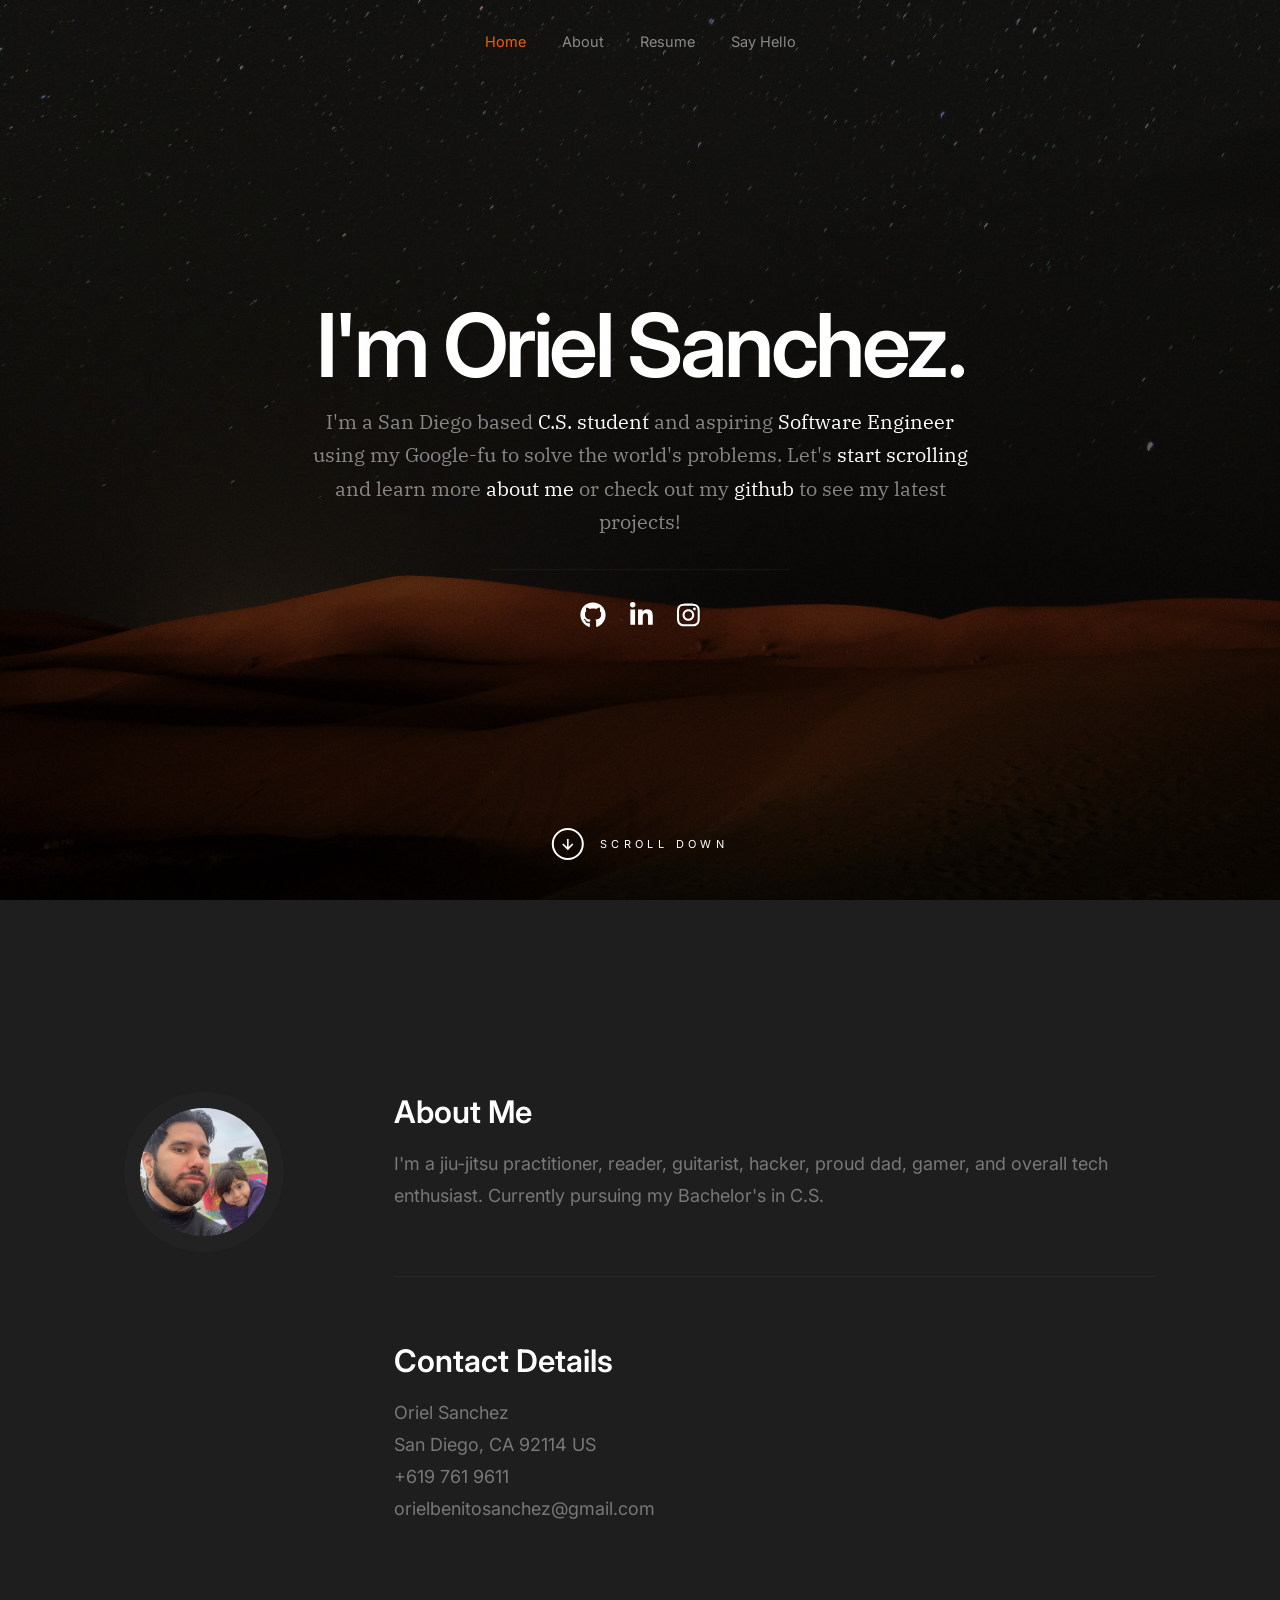
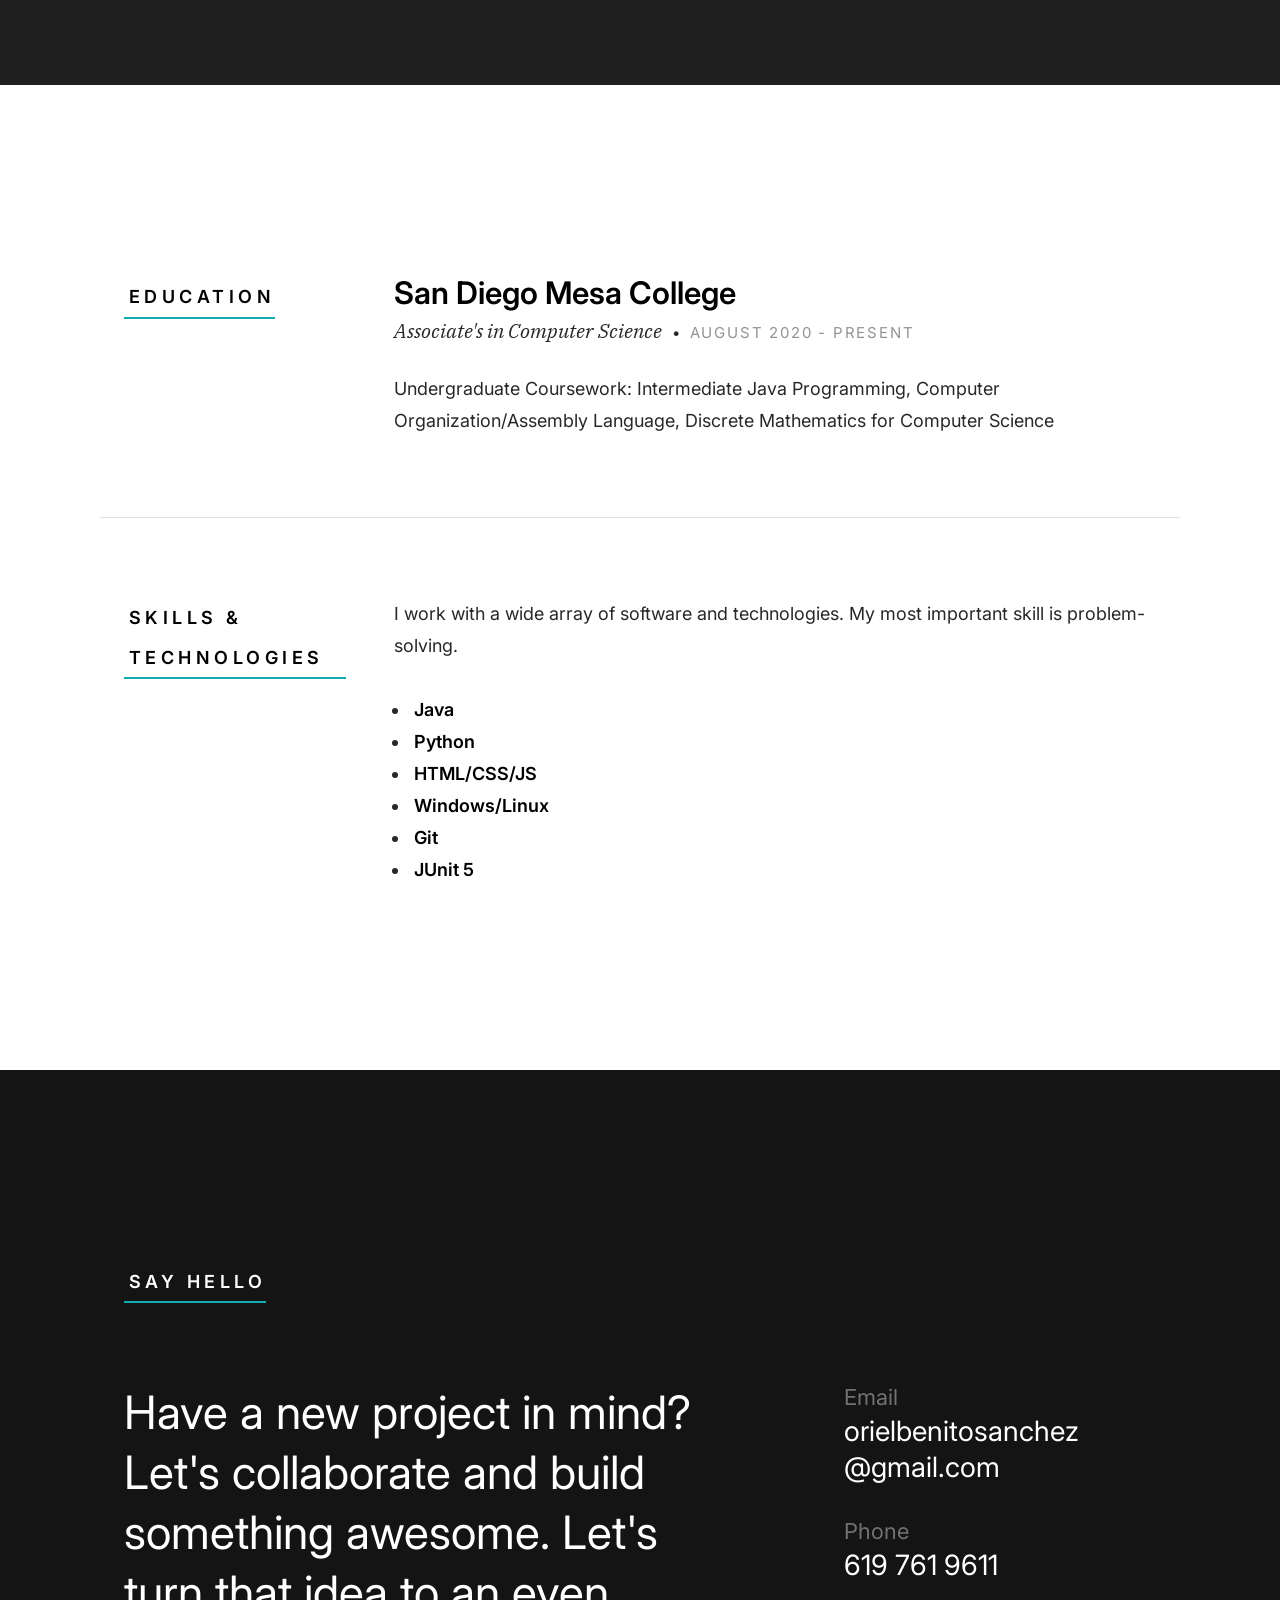
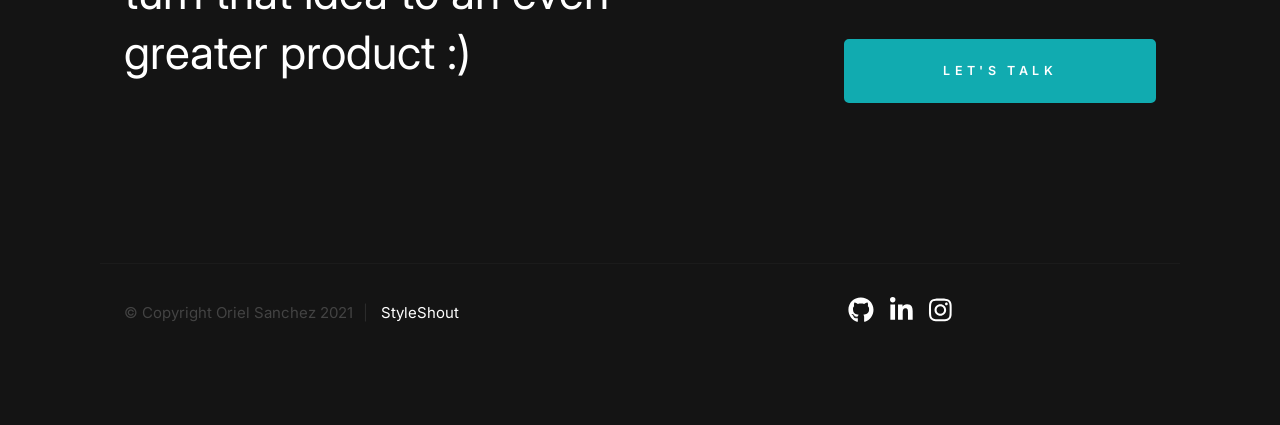
==== commit 5b98c972: "removed some sections" ====
--- a/index.html
+++ b/index.html
@@ -130,12 +130,12 @@
                         </p>
                         
                     </div>
-                    <div class="column w-1000-stack">
-                        <a href="resources/Oriel%20Sanchez%20Resume.pdf" class="btn btn--download">
-                            <svg xmlns="http://www.w3.org/2000/svg" width="24" height="24" viewBox="0 0 24 24" style="fill:rgba(0, 0, 0, 1);transform:;-ms-filter:"><path d="M12 16L16 11 13 11 13 4 11 4 11 11 8 11z"></path><path d="M20,18H4v-7H2v7c0,1.103,0.897,2,2,2h16c1.103,0,2-0.897,2-2v-7h-2V18z"></path></svg>
-                            Download Resume
-                        </a>
-                    </div>
+<!--                    <div class="column w-1000-stack">-->
+<!--                        <a href="resources/Oriel%20Sanchez%20Resume.pdf" class="btn btn&#45;&#45;download">-->
+<!--                            <svg xmlns="http://www.w3.org/2000/svg" width="24" height="24" viewBox="0 0 24 24" style="fill:rgba(0, 0, 0, 1);transform:;-ms-filter:"><path d="M12 16L16 11 13 11 13 4 11 4 11 11 8 11z"></path><path d="M20,18H4v-7H2v7c0,1.103,0.897,2,2,2h16c1.103,0,2-0.897,2-2v-7h-2V18z"></path></svg>-->
+<!--                            Download Resume-->
+<!--                        </a>-->
+<!--                    </div>-->
                 </div>
             </div>
         </div> <!-- end row -->
@@ -230,7 +230,7 @@
                 <div class="resume-block">
 
                     <p>
-                    I work with a wide array of software and technologies. My most important skill is problem-solving. Oh, and sarcasm :)
+                    I work with a wide array of software and technologies. My most important skill is problem-solving.
                     </p>
 
                     <ul>
@@ -249,9 +249,9 @@
                         <li>
                         <strong>Git</strong>
                         </li>
-                        <li>
-                        <strong>Spring Boot</strong>
-                        </li>
+<!--                        <li>-->
+<!--                        <strong>Spring Boot</strong>-->
+<!--                        </li>-->
                         <li>
                             <strong>JUnit 5</strong>
                         </li>
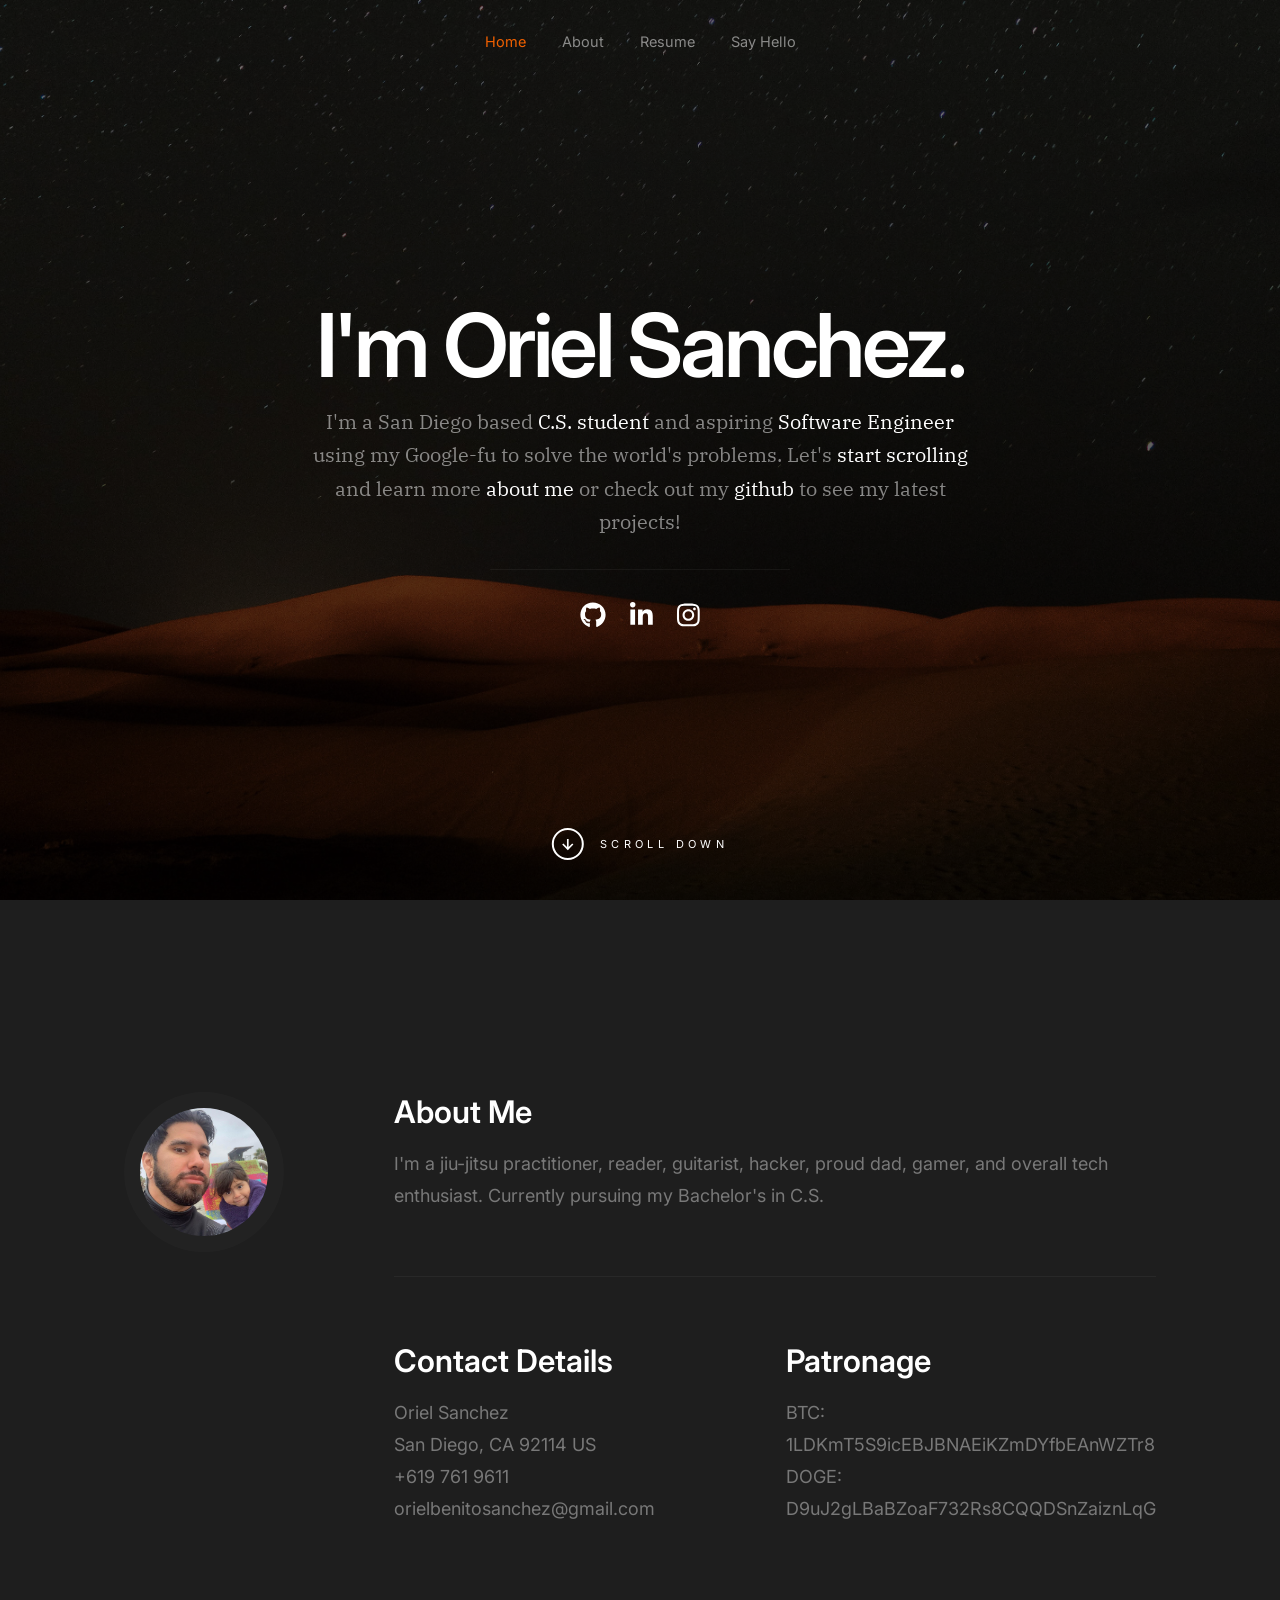
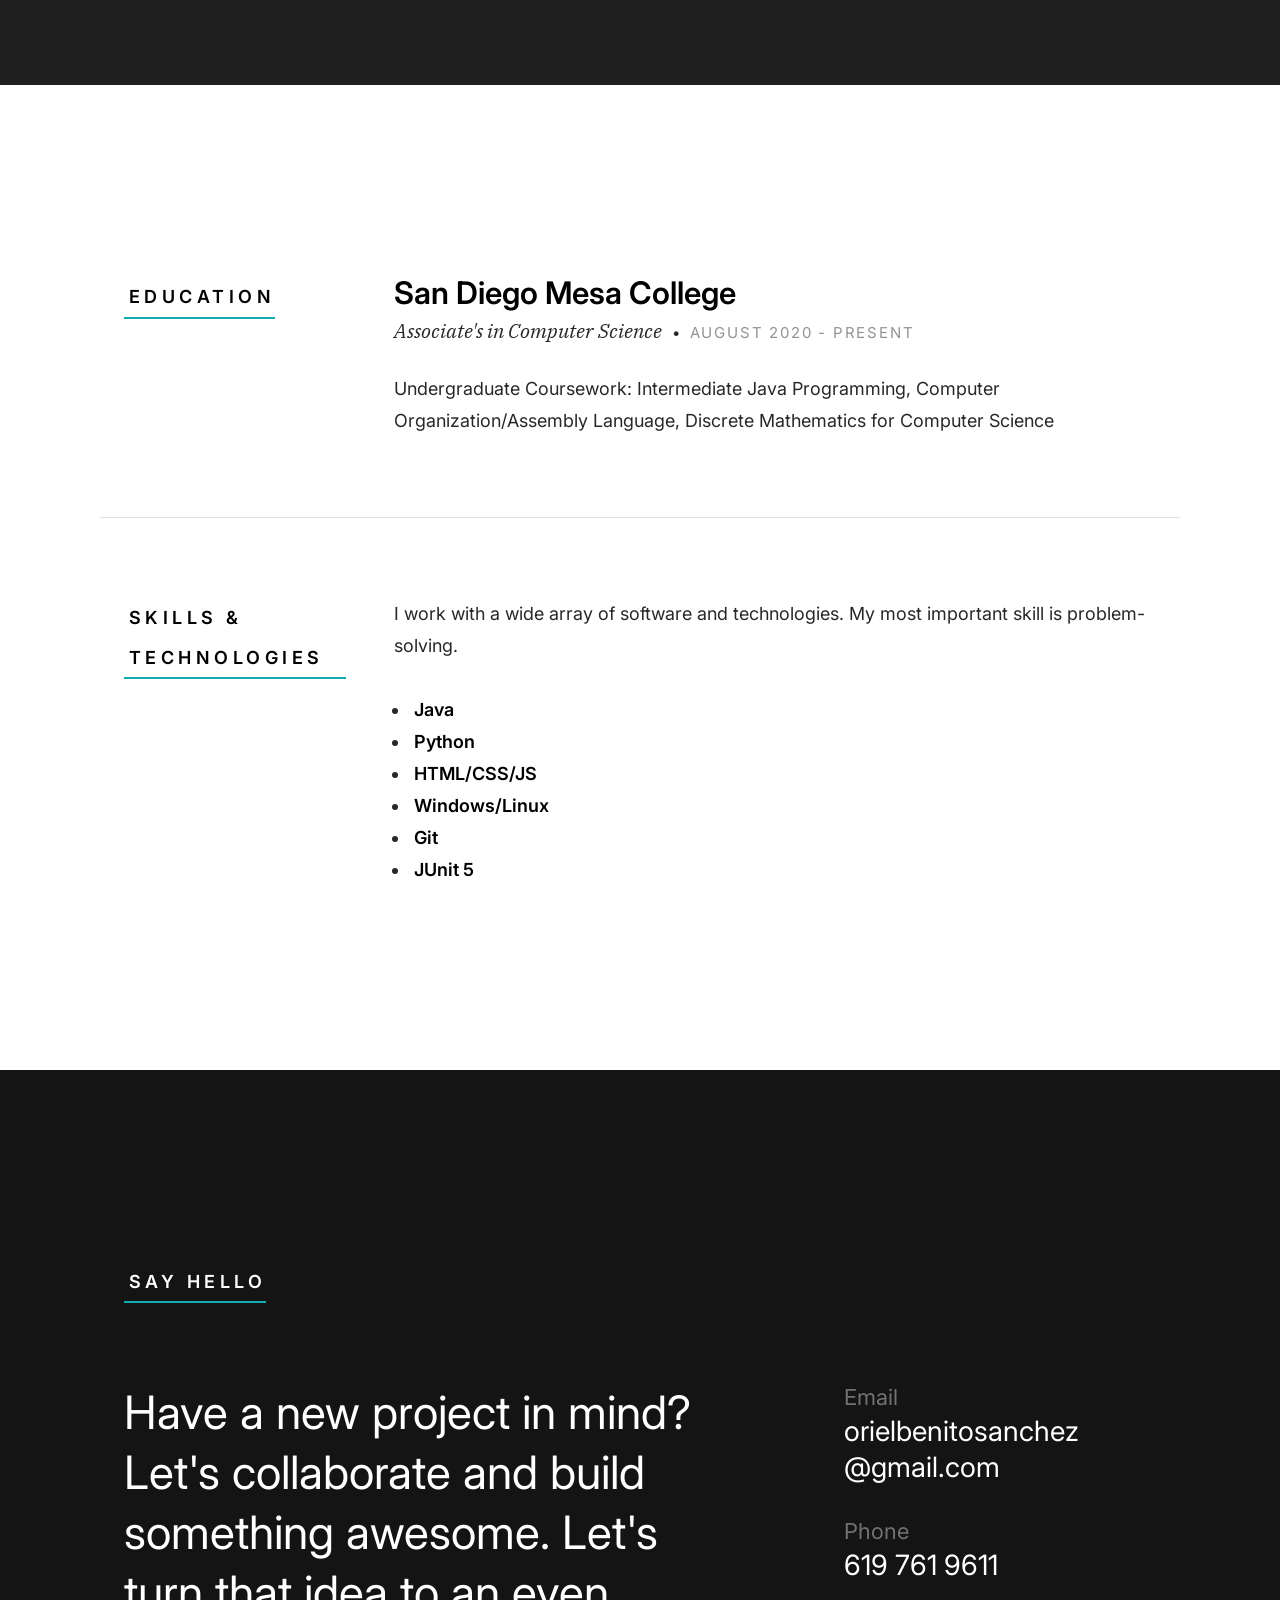
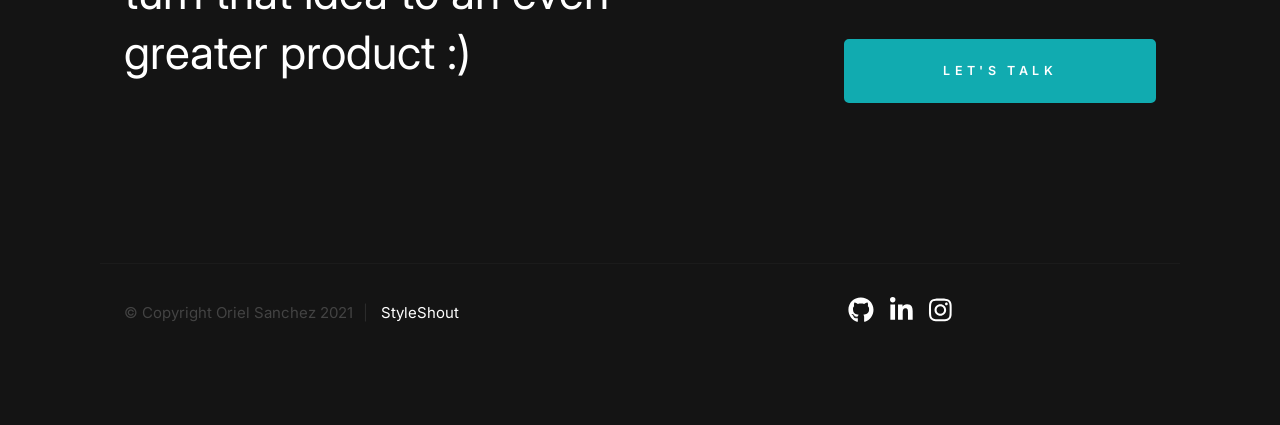
==== commit fe4738d0: "added patronage section" ====
--- a/index.html
+++ b/index.html
@@ -113,13 +113,13 @@
             <div class="column large-9 tab-12 s-about__content">
                 <h3>About Me</h3>
                 <p>
-                I'm a jiu-jitsu practitioner, reader, guitarist, hacker, proud dad, gamer, and overall tech enthusiast. Currently pursuing my Bachelor's in C.S.
+                    I'm a jiu-jitsu practitioner, reader, guitarist, hacker, proud dad, gamer, and overall tech enthusiast. Currently pursuing my Bachelor's in C.S.
                 </p>
 
                 <hr>
 
                 <div class="row s-about__content-bottom">
-                    <div class="column w-1000-stack">
+                    <div class="column w-2000-stack">
                         <h3>Contact Details</h3>
     
                         <p>
@@ -129,6 +129,14 @@
                         <a href="mailto:orielbenitosanchez@gmail.com">orielbenitosanchez@gmail.com</a>
                         </p>
                         
+                    </div>
+                    <div class="column w-8000-stack">
+                        <h3>Patronage</h3>
+                        <p>
+                            BTC: 1LDKmT5S9icEBJBNAEiKZmDYfbEAnWZTr8
+                            <br>
+                            DOGE: D9uJ2gLBaBZoaF732Rs8CQQDSnZaiznLqG
+                        </p>
                     </div>
 <!--                    <div class="column w-1000-stack">-->
 <!--                        <a href="resources/Oriel%20Sanchez%20Resume.pdf" class="btn btn&#45;&#45;download">-->
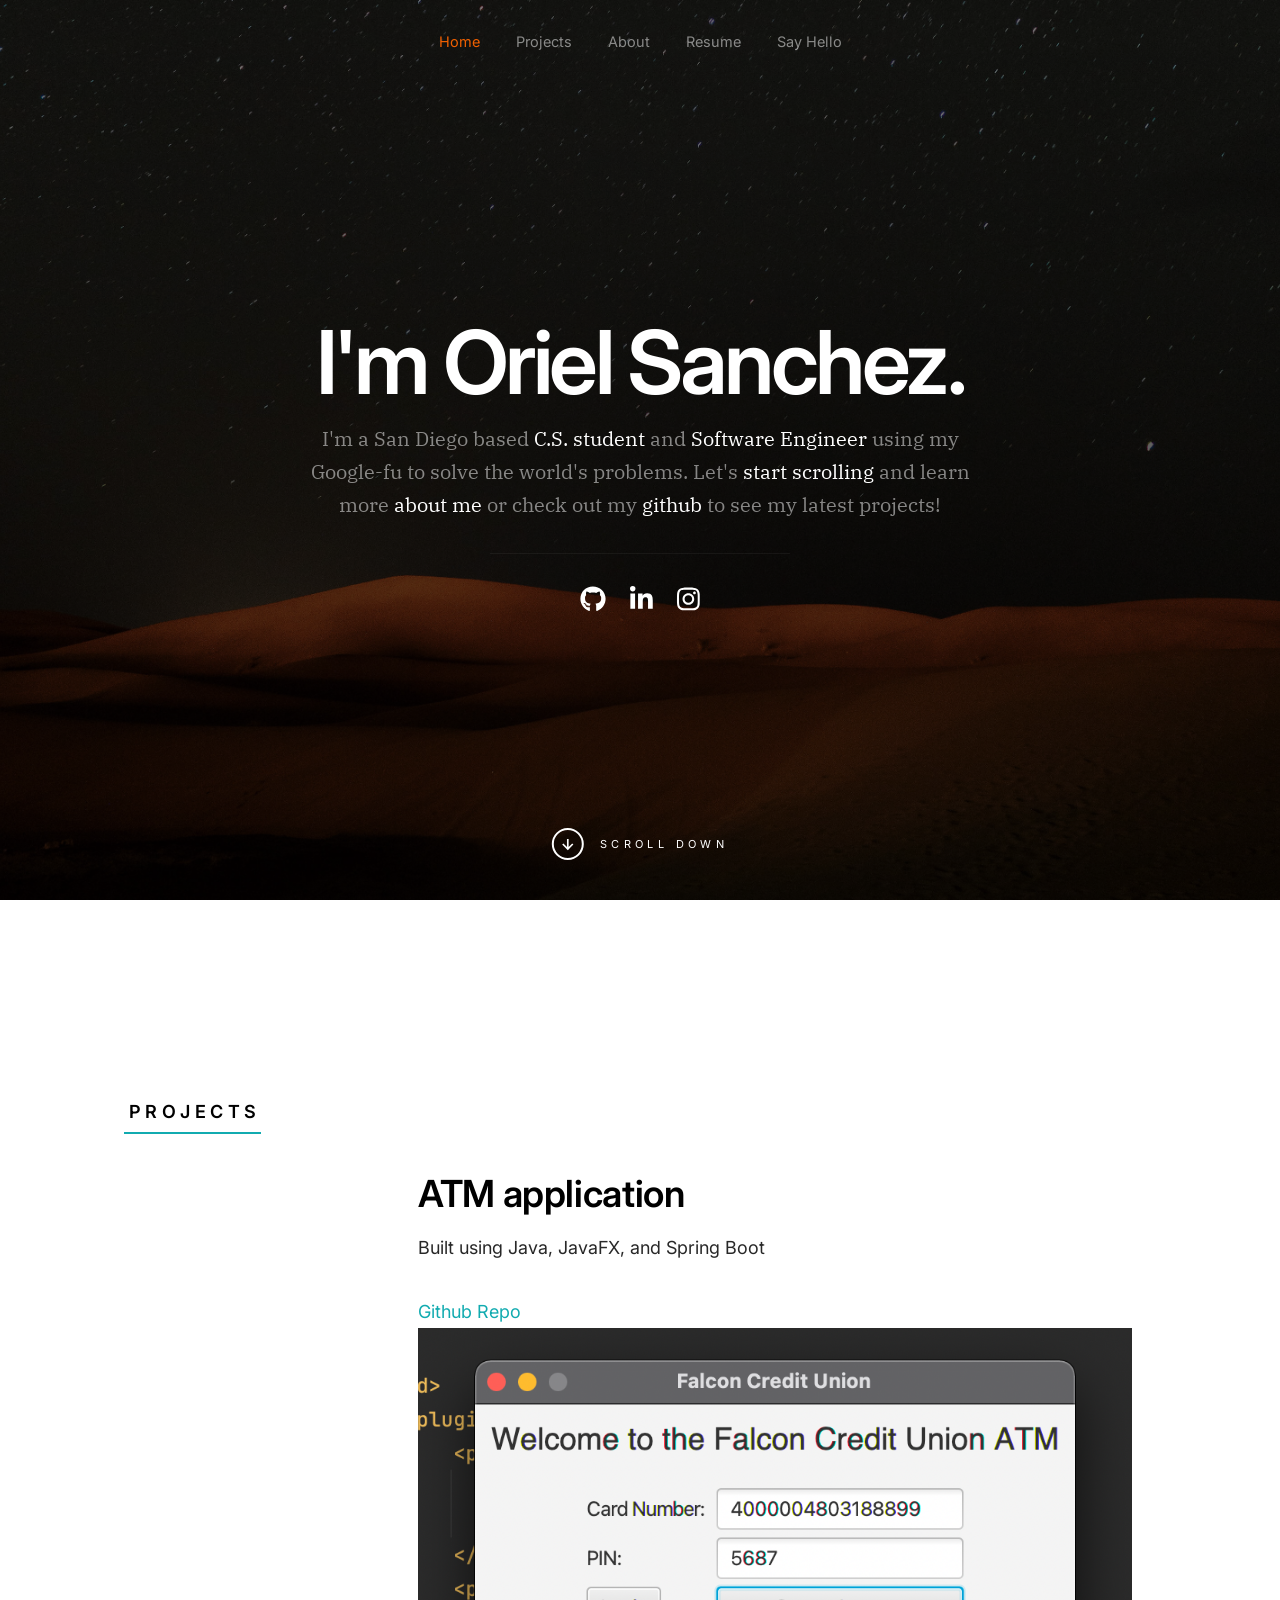
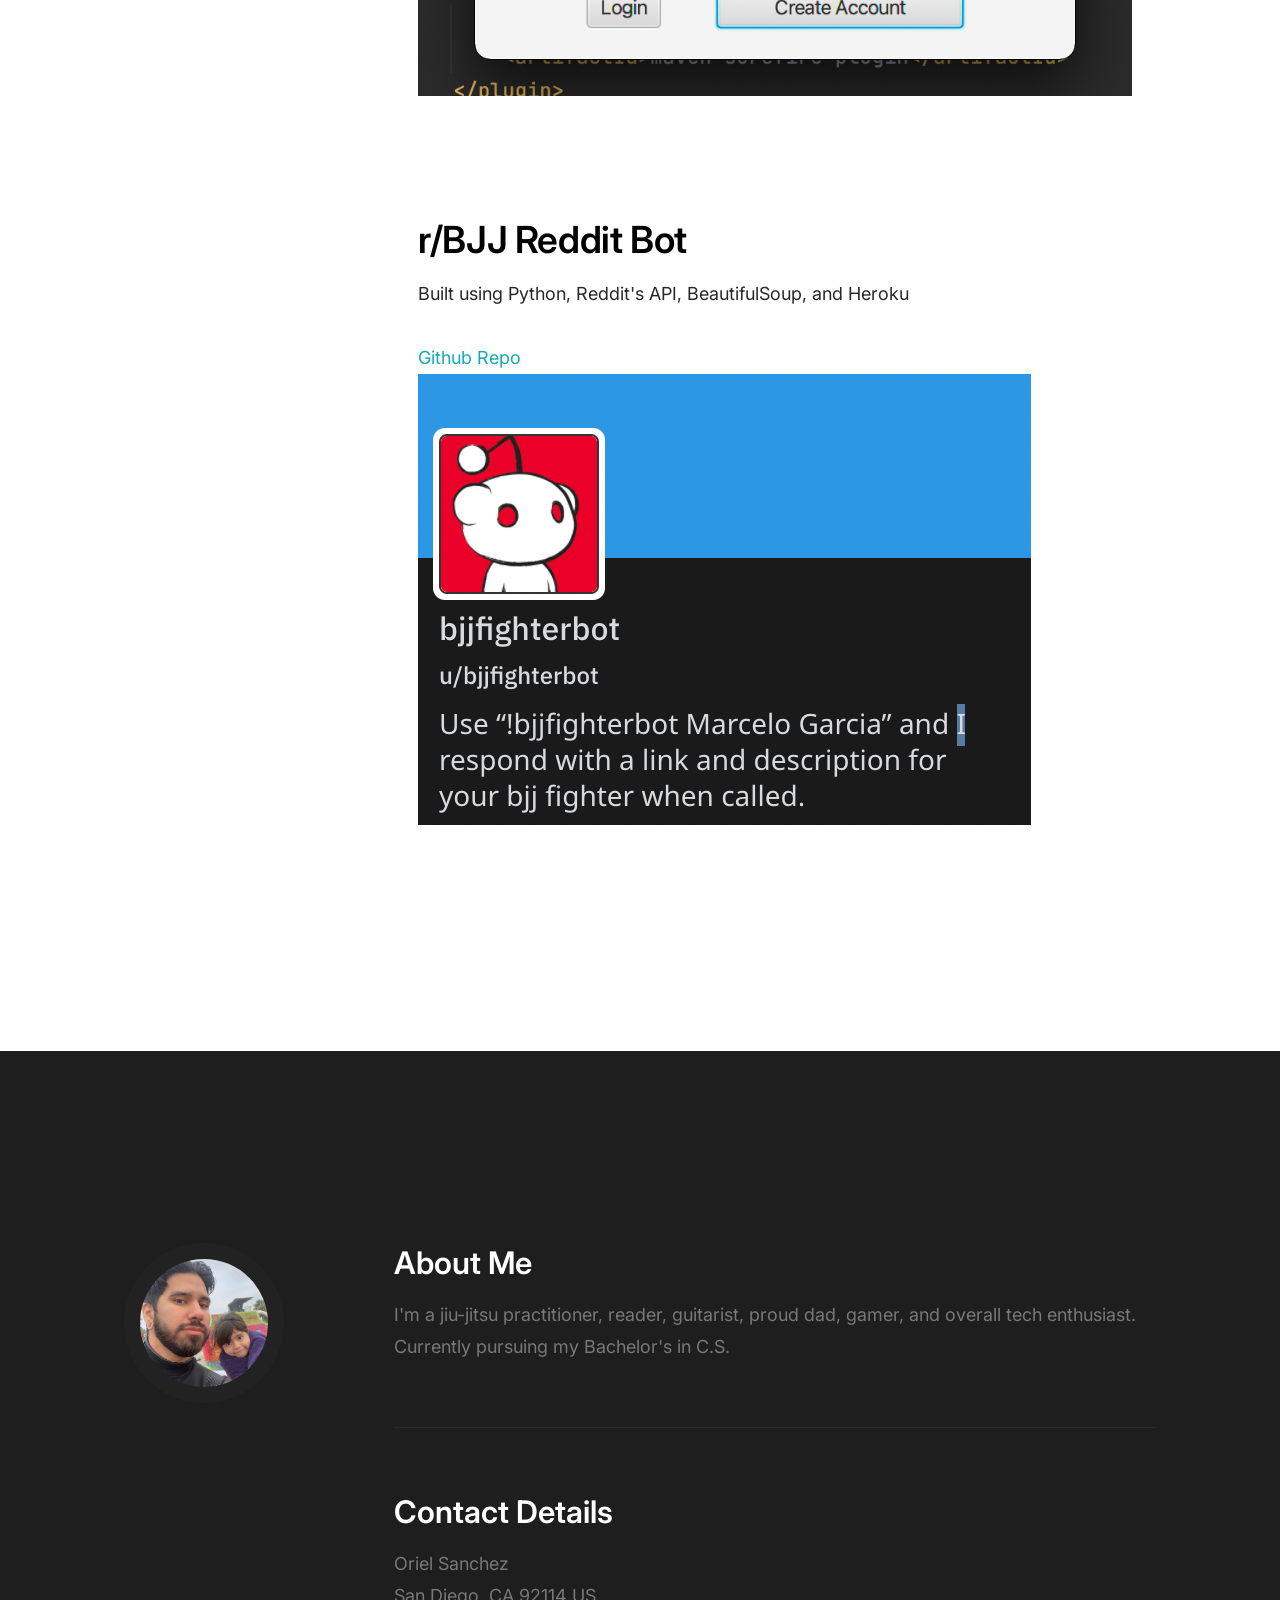
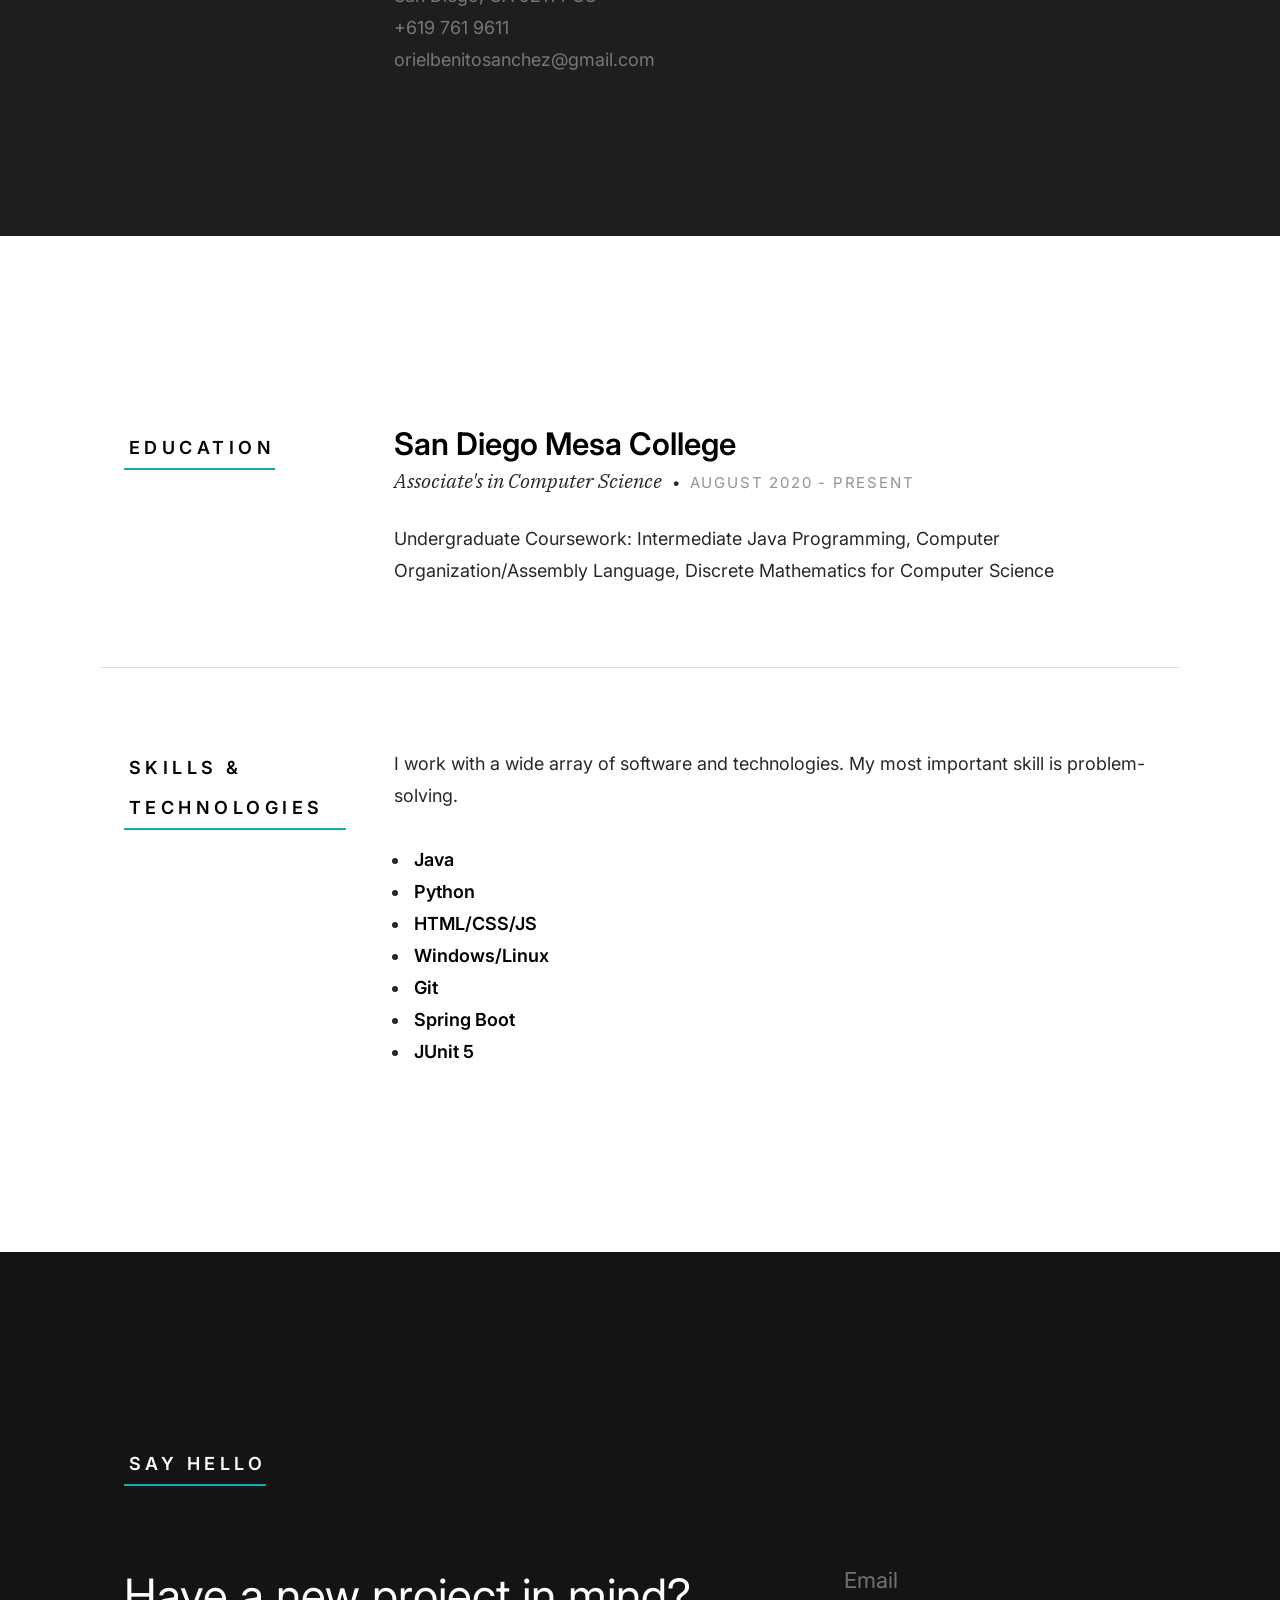
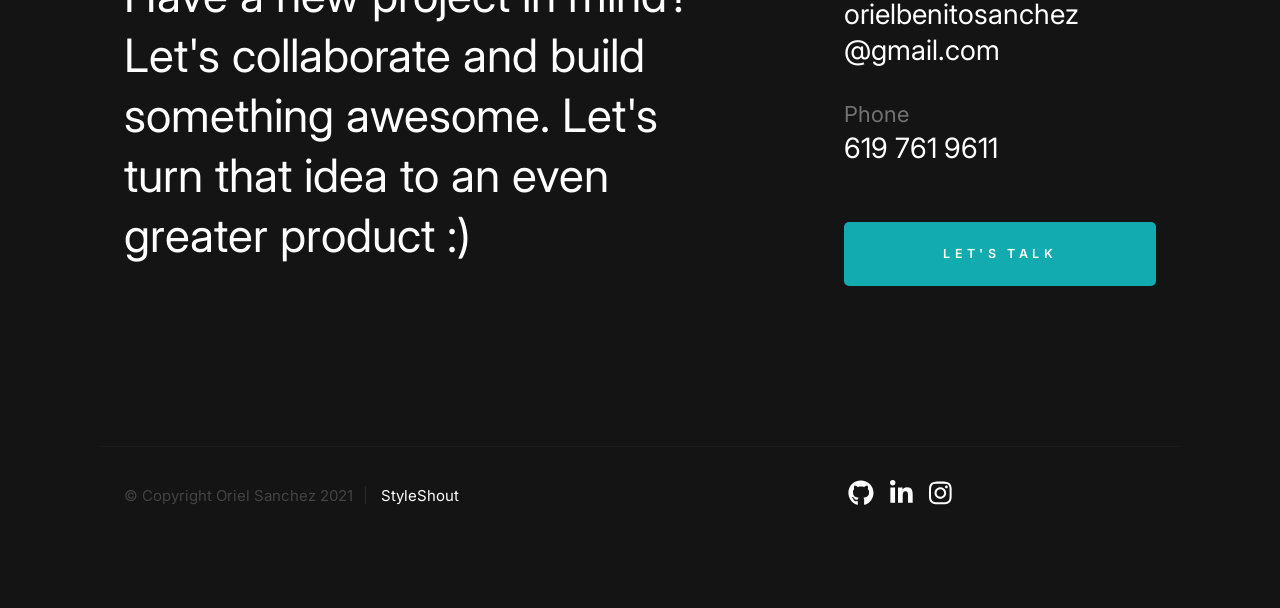
==== commit 7fdede35: "Added Project Section" ====
--- a/index.html
+++ b/index.html
@@ -34,330 +34,374 @@
 <body id="top" class="ss-preload">
 
 
-    <!-- preloader
-    ================================================== -->
-    <div id="preloader">
-        <div id="loader"></div>
-    </div>
-
-
-    <!-- header
-    ================================================== -->
-    <header class="s-header">
-        <div class="row s-header__nav-wrap">
-            <nav class="s-header__nav">
-                <ul>
-                    <li class="current"><a class="smoothscroll" href="#hero">Home</a></li>
-                    <li><a class="smoothscroll" href="#about">About</a></li>
-                    <li><a class="smoothscroll" href="#resume">Resume</a></li>
-                    <li><a class="smoothscroll" href="#contact">Say Hello</a></li>
-                </ul>
-            </nav>
-        </div> <!-- end row -->
-        
-        <a class="s-header__menu-toggle" href="#0" title="Menu">
-            <span class="s-header__menu-icon"></span>
+<!-- preloader
+================================================== -->
+<div id="preloader">
+    <div id="loader"></div>
+</div>
+
+
+<!-- header
+================================================== -->
+<header class="s-header">
+    <div class="row s-header__nav-wrap">
+        <nav class="s-header__nav">
+            <ul>
+                <li class="current"><a class="smoothscroll" href="#hero">Home</a></li>
+                <li><a class="smoothscroll" href="#projects">Projects</a></li>
+                <li><a class="smoothscroll" href="#about">About</a></li>
+                <li><a class="smoothscroll" href="#resume">Resume</a></li>
+                <li><a class="smoothscroll" href="#contact">Say Hello</a></li>
+            </ul>
+        </nav>
+    </div> <!-- end row -->
+
+    <a class="s-header__menu-toggle" href="#0" title="Menu">
+        <span class="s-header__menu-icon"></span>
+    </a>
+</header> <!-- end s-header -->
+
+
+<!-- hero
+================================================== -->
+<section id="hero" class="s-hero target-section">
+
+    <div class="s-hero__bg rellax" data-rellax-speed="-7"></div>
+
+    <div class="row s-hero__content">
+        <div class="column">
+
+            <div class="s-hero__content-about">
+
+                <h1>I'm Oriel Sanchez.</h1>
+
+                <h3>
+                    I'm a San Diego based <span>C.S. student</span> and <span>Software Engineer</span> using my
+                    Google-fu to solve the world's problems. Let's <a class="smoothscroll" href="#about">start
+                    scrolling</a>
+                    and learn more <a class="smoothscroll" href="#about">about me</a> or check out my <a
+                        href=https://github.com/orielsanchez>github</a> to see my latest projects!
+                </h3>
+
+                <div class="s-hero__content-social">
+                    <a href="https://github.com/orielsanchez"><i class="fab fa-github" aria-hidden="true"></i></a>
+                    <a href="https://linkedin.com/in/orielsanchez"><i class="fab fa-linkedin-in" aria-hidden="true"></i></a>
+                    <a href="https://instagram.com/orielsanchez_"><i class="fab fa-instagram"
+                                                                     aria-hidden="true"></i></a>
+                </div>
+
+            </div> <!-- end s-hero__content-about -->
+
+        </div>
+    </div> <!-- s-hero__content -->
+
+    <div class="s-hero__scroll">
+        <a href="#about" class="s-hero__scroll-link smoothscroll">
+                <span class="scroll-arrow">
+                    <svg xmlns="http://www.w3.org/2000/svg" width="24" height="24" viewBox="0 0 24 24"
+                         style="fill:rgba(0, 0, 0, 1);-ms-filter:"><path
+                            d="M18.707 12.707L17.293 11.293 13 15.586 13 6 11 6 11 15.586 6.707 11.293 5.293 12.707 12 19.414z"></path></svg>
+                </span>
+            <span class="scroll-text">Scroll Down</span>
         </a>
-    </header> <!-- end s-header -->
-
-
-    <!-- hero
-    ================================================== -->
-    <section id="hero" class="s-hero target-section">
-
-        <div class="s-hero__bg rellax" data-rellax-speed="-7"></div>
-
-        <div class="row s-hero__content">
-            <div class="column">
-
-                <div class="s-hero__content-about">
-
-                    <h1>I'm Oriel Sanchez.</h1>
-
-                    <h3>
-                    I'm a San Diego based <span>C.S. student</span> and aspiring <span>Software Engineer</span> using my Google-fu to solve the world's problems. Let's <a class="smoothscroll" href="#about">start scrolling</a>
-                        and learn more <a class="smoothscroll" href="#about">about me</a> or check out my <a href=https://github.com/orielsanchez>github</a> to see my latest projects!
-                    </h3>
-
-                    <div class="s-hero__content-social">
-                        <a href="https://github.com/orielsanchez"><i class="fab fa-github" aria-hidden="true"></i></a>
-                        <a href="https://linkedin.com/in/orielsanchez"><i class="fab fa-linkedin-in" aria-hidden="true"></i></a>
-                        <a href="https://instagram.com/orielsanchez_"><i class="fab fa-instagram" aria-hidden="true"></i></a>
+    </div> <!-- s-hero__scroll -->
+
+</section> <!-- end s-hero -->
+
+<!-- Projects -->
+<section id="projects" class="s-resume target-section">
+
+    <div class="row s-resume__section">
+        <div class="column large-3 tab-12">
+            <h3 class="section-header-allcaps">Projects</h3>
+        </div>
+        <div class="column large-9 tab-12">
+            <div class="resume-block">
+                <div class="column align-center">
+                    <h2>ATM application</h2>
+                    <p>Built using Java, JavaFX, and Spring Boot</p>
+                    <a href="https://github.com/orielsanchez/ATM-application" target="_blank">Github Repo</a>
+                    <a href="https://github.com/orielsanchez/ATM-application" target="_blank">
+                        <img src="images/Screen%20Shot%202021-06-18%20at%201.52.03%20PM.png" alt="ATM application">
+                    </a>
+                </div>
+                <div class="resume-block">
+                    <div class="column align-center">
+                        <h2>r/BJJ Reddit Bot</h2>
+                        <p>Built using Python, Reddit's API, BeautifulSoup, and Heroku</p>
+                        <a href="https://github.com/orielsanchez/bjjfighterbot" target="_blank">Github Repo</a>
+                        <a href="https://github.com/orielsanchez/bjjfighterbot" target="_blank">
+                            <img src="images/Screen%20Shot%202021-06-18%20at%201.57.32%20PM.png" alt="Reddit Bot">
+                        </a>
                     </div>
-
-                </div> <!-- end s-hero__content-about -->
-
-            </div>
-        </div> <!-- s-hero__content -->
-
-        <div class="s-hero__scroll">
-            <a href="#about" class="s-hero__scroll-link smoothscroll">
-                <span class="scroll-arrow">
-                    <svg xmlns="http://www.w3.org/2000/svg" width="24" height="24" viewBox="0 0 24 24" style="fill:rgba(0, 0, 0, 1);transform:;-ms-filter:"><path d="M18.707 12.707L17.293 11.293 13 15.586 13 6 11 6 11 15.586 6.707 11.293 5.293 12.707 12 19.414z"></path></svg>
-                </span>
-                <span class="scroll-text">Scroll Down</span>
-            </a>
-        </div> <!-- s-hero__scroll -->
-
-    </section> <!-- end s-hero -->
-
-
-    <!-- about
-    ================================================== -->
-    <section id="about" class="s-about target-section">
-
-        <div class="row">
-            <div class="column large-3 tab-12">
-                <img class="s-about__pic" src="images/avatars/1.jpg" alt="">
-            </div>
-            <div class="column large-9 tab-12 s-about__content">
-                <h3>About Me</h3>
-                <p>
-                    I'm a jiu-jitsu practitioner, reader, guitarist, hacker, proud dad, gamer, and overall tech enthusiast. Currently pursuing my Bachelor's in C.S.
-                </p>
-
-                <hr>
-
-                <div class="row s-about__content-bottom">
-                    <div class="column w-2000-stack">
-                        <h3>Contact Details</h3>
-    
-                        <p>
+                </div>
+
+            </div> <!-- end resume-block -->
+
+        </div>
+    </div> <!-- s-resume__section -->
+</section>
+
+
+<!-- about
+================================================== -->
+<section id="about" class="s-about target-section">
+
+    <div class="row">
+        <div class="column large-3 tab-12">
+            <img class="s-about__pic" src="images/avatars/1.jpg" alt="">
+        </div>
+        <div class="column large-9 tab-12 s-about__content">
+            <h3>About Me</h3>
+            <p>
+                I'm a jiu-jitsu practitioner, reader, guitarist, proud dad, gamer, and overall tech enthusiast.
+                Currently pursuing my Bachelor's in C.S.
+            </p>
+
+            <hr>
+
+            <div class="row s-about__content-bottom">
+                <div class="column w-2000-stack">
+                    <h3>Contact Details</h3>
+
+                    <p>
                         Oriel Sanchez <br>
                         San Diego, CA 92114 US <br>
                         <a href="tel:+6197619611">+619 761 9611</a> <br>
                         <a href="mailto:orielbenitosanchez@gmail.com">orielbenitosanchez@gmail.com</a>
-                        </p>
-                        
-                    </div>
-                    <div class="column w-8000-stack">
-                        <h3>Patronage</h3>
-                        <p>
-                            BTC: 1LDKmT5S9icEBJBNAEiKZmDYfbEAnWZTr8
-                            <br>
-                            DOGE: D9uJ2gLBaBZoaF732Rs8CQQDSnZaiznLqG
-                        </p>
-                    </div>
-<!--                    <div class="column w-1000-stack">-->
-<!--                        <a href="resources/Oriel%20Sanchez%20Resume.pdf" class="btn btn&#45;&#45;download">-->
-<!--                            <svg xmlns="http://www.w3.org/2000/svg" width="24" height="24" viewBox="0 0 24 24" style="fill:rgba(0, 0, 0, 1);transform:;-ms-filter:"><path d="M12 16L16 11 13 11 13 4 11 4 11 11 8 11z"></path><path d="M20,18H4v-7H2v7c0,1.103,0.897,2,2,2h16c1.103,0,2-0.897,2-2v-7h-2V18z"></path></svg>-->
-<!--                            Download Resume-->
-<!--                        </a>-->
-<!--                    </div>-->
-                </div>
+                    </p>
+
+                </div>
+                <!--                <div class="column w-1000-stack">-->
+                <!--                    <a href="resources/Oriel%20Sanchez%20Resume.pdf" class="btn btn&#45;&#45;download">-->
+                <!--                        <svg xmlns="http://www.w3.org/2000/svg" width="24" height="24" viewBox="0 0 24 24"-->
+                <!--                             style="fill:rgba(0, 0, 0, 1);-ms-filter:">-->
+                <!--                            <path d="M12 16L16 11 13 11 13 4 11 4 11 11 8 11z"></path>-->
+                <!--                            <path d="M20,18H4v-7H2v7c0,1.103,0.897,2,2,2h16c1.103,0,2-0.897,2-2v-7h-2V18z"></path>-->
+                <!--                        </svg>-->
+                <!--                        Download Resume-->
+                <!--                    </a>-->
+                <!--                </div>-->
             </div>
-        </div> <!-- end row -->
-
-    </section> <!-- end s-about -->
-
-
-    <!-- resume
-    ================================================== -->
-    <section id="resume" class="s-resume target-section">
-
-<!--        <div class="row s-resume__section">-->
-<!--            <div class="column large-3 tab-12">-->
-<!--                <h3 class="section-header-allcaps">Career</h3>-->
-<!--            </div>-->
-<!--            <div class="column large-9 tab-12">-->
-<!--                <div class="resume-block">-->
-
-<!--                    <div class="resume-block__header">-->
-<!--                        <h4 class="h3">Dropbox</h4>-->
-<!--                        <p class="resume-block__header-meta">-->
-<!--                            <span>Product Designer</span>-->
-<!--                            <span class="resume-block__header-date">-->
-<!--                                August 2019 - Present-->
-<!--                            </span>-->
-<!--                        </p>-->
-<!--                    </div>-->
-
-<!--                    <p>-->
-<!--                    Lorem ipsum dolor sit, amet consectetur adipisicing elit. Inventore-->
-<!--                    vero quidem nobis maxime dolorem aliquam quisquam eum ipsum amet. Vitae-->
-<!--                    aut atque fuga dolorem. Vel voluptatibus fugiat nam. Impedit aperiam-->
-<!--                    nesciunt facilis! Porro architecto dicta inventore tempora ratione quia odio.-->
-<!--                    </p>-->
-
-<!--                </div> &lt;!&ndash; end resume-block &ndash;&gt;-->
-
-<!--                <div class="resume-block">-->
-
-<!--                    <div class="resume-block__header">-->
-<!--                        <h4 class="h3">Facebook</h4>-->
-<!--                        <p class="resume-block__header-meta">-->
-<!--                            <span>UI/UX Designer</span>-->
-<!--                            <span class="resume-block__header-date">-->
-<!--                                August 2016 - July 2019-->
-<!--                            </span>-->
-<!--                        </p>-->
-<!--                    </div>-->
-
-<!--                    <p>-->
-<!--                    Lorem ipsum dolor sit, amet consectetur adipisicing elit. Inventore-->
-<!--                    vero quidem nobis maxime dolorem aliquam quisquam eum ipsum amet. Vitae-->
-<!--                    aut atque fuga dolorem. Vel voluptatibus fugiat nam. Impedit aperiam-->
-<!--                    nesciunt facilis! Porro architecto dicta inventore tempora ratione quia odio.-->
-<!--                    </p>-->
-
-<!--                </div> &lt;!&ndash; end resume-block &ndash;&gt;-->
-<!--            </div>-->
-<!--        </div> &lt;!&ndash; s-resume__section &ndash;&gt;-->
-<!--        -->
-        <div class="row s-resume__section">
-            <div class="column large-3 tab-12">
-                <h3 class="section-header-allcaps">Education</h3>
-            </div>
-            <div class="column large-9 tab-12">
-                <div class="resume-block">
-
-                    <div class="resume-block__header">
-                        <h4 class="h3">San Diego Mesa College</h4>
-                        <p class="resume-block__header-meta">
-                            <span>Associate's in Computer Science</span>
-                            <span class="resume-block__header-date">
+        </div>
+    </div> <!-- end row -->
+
+</section> <!-- end s-about -->
+
+
+<!-- resume
+================================================== -->
+<section id="resume" class="s-resume target-section">
+
+    <!--        <div class="row s-resume__section">-->
+    <!--            <div class="column large-3 tab-12">-->
+    <!--                <h3 class="section-header-allcaps">Career</h3>-->
+    <!--            </div>-->
+    <!--            <div class="column large-9 tab-12">-->
+    <!--                <div class="resume-block">-->
+
+    <!--                    <div class="resume-block__header">-->
+    <!--                        <h4 class="h3">Dropbox</h4>-->
+    <!--                        <p class="resume-block__header-meta">-->
+    <!--                            <span>Product Designer</span>-->
+    <!--                            <span class="resume-block__header-date">-->
+    <!--                                August 2019 - Present-->
+    <!--                            </span>-->
+    <!--                        </p>-->
+    <!--                    </div>-->
+
+    <!--                    <p>-->
+    <!--                    Lorem ipsum dolor sit, amet consectetur adipisicing elit. Inventore-->
+    <!--                    vero quidem nobis maxime dolorem aliquam quisquam eum ipsum amet. Vitae-->
+    <!--                    aut atque fuga dolorem. Vel voluptatibus fugiat nam. Impedit aperiam-->
+    <!--                    nesciunt facilis! Porro architecto dicta inventore tempora ratione quia odio.-->
+    <!--                    </p>-->
+
+    <!--                </div> &lt;!&ndash; end resume-block &ndash;&gt;-->
+
+    <!--                <div class="resume-block">-->
+
+    <!--                    <div class="resume-block__header">-->
+    <!--                        <h4 class="h3">Facebook</h4>-->
+    <!--                        <p class="resume-block__header-meta">-->
+    <!--                            <span>UI/UX Designer</span>-->
+    <!--                            <span class="resume-block__header-date">-->
+    <!--                                August 2016 - July 2019-->
+    <!--                            </span>-->
+    <!--                        </p>-->
+    <!--                    </div>-->
+
+    <!--                    <p>-->
+    <!--                    Lorem ipsum dolor sit, amet consectetur adipisicing elit. Inventore-->
+    <!--                    vero quidem nobis maxime dolorem aliquam quisquam eum ipsum amet. Vitae-->
+    <!--                    aut atque fuga dolorem. Vel voluptatibus fugiat nam. Impedit aperiam-->
+    <!--                    nesciunt facilis! Porro architecto dicta inventore tempora ratione quia odio.-->
+    <!--                    </p>-->
+
+    <!--                </div> &lt;!&ndash; end resume-block &ndash;&gt;-->
+    <!--            </div>-->
+    <!--        </div> &lt;!&ndash; s-resume__section &ndash;&gt;-->
+    <!--        -->
+    <div class="row s-resume__section">
+        <div class="column large-3 tab-12">
+            <h3 class="section-header-allcaps">Education</h3>
+        </div>
+        <div class="column large-9 tab-12">
+            <div class="resume-block">
+
+                <div class="resume-block__header">
+                    <h4 class="h3">San Diego Mesa College</h4>
+                    <p class="resume-block__header-meta">
+                        <span>Associate's in Computer Science</span>
+                        <span class="resume-block__header-date">
                                 August 2020 - Present
                             </span>
+                    </p>
+                </div>
+
+                <p>
+                    Undergraduate Coursework: Intermediate Java Programming, Computer Organization/Assembly Language,
+                    Discrete Mathematics for Computer Science
+                </p>
+
+            </div> <!-- end resume-block -->
+        </div>
+    </div> <!-- s-resume__section -->
+
+
+    <div class="row s-resume__section">
+        <div class="column large-3 tab-12">
+            <h3 class="section-header-allcaps">Skills & Technologies</h3>
+        </div>
+        <div class="column large-9 tab-12">
+            <div class="resume-block">
+
+                <p>
+                    I work with a wide array of software and technologies. My most important skill is problem-solving.
+                </p>
+
+                <ul>
+                    <li>
+                        <strong>Java</strong>
+                    </li>
+                    <li>
+                        <strong>Python</strong>
+                    </li>
+                    <li>
+                        <strong>HTML/CSS/JS</strong>
+                    </li>
+                    <li>
+                        <strong>Windows/Linux</strong>
+                    </li>
+                    <li>
+                        <strong>Git</strong>
+                    </li>
+                    <li>
+                        <strong>Spring Boot</strong>
+                    </li>
+                    <li>
+                        <strong>JUnit 5</strong>
+                    </li>
+                </ul>
+
+            </div> <!-- end resume-block -->
+
+        </div>
+    </div> <!-- s-resume__section -->
+
+</section> <!-- end s-resume -->
+
+<!-- contact
+================================================== -->
+<section id="contact" class="s-contact target-section">
+
+    <div class="row s-contact__header">
+        <div class="column large-12">
+            <h3 class="section-header-allcaps">Say Hello</h3>
+        </div>
+    </div>
+
+    <div class="row s-contact__content">
+
+        <div class="column large-7 medium-12">
+
+            <h4 class="huge-text">
+                Have a new project in mind? Let's collaborate and build something awesome.
+                Let's turn that idea to an even greater product :)
+            </h4>
+
+        </div>
+
+        <div class="column large-4 medium-12">
+
+            <div class="row contact-infos">
+                <div class="column large-12 medium-6 tab-12">
+                    <div class="contact-block">
+                        <h5 class="contact-block__header">
+                            Email
+                        </h5>
+                        <p class="contact-block__content">
+                            <a class="mailtoui" href="mailto:orielbenitosanchez@gmail.com">orielbenitosanchez<br>@gmail.com</a>
                         </p>
-                    </div>
-
-                    <p>
-                        Undergraduate Coursework: Intermediate Java Programming, Computer Organization/Assembly Language, Discrete Mathematics for Computer Science
-                    </p>
-
-                </div> <!-- end resume-block -->
-            </div>
-        </div> <!-- s-resume__section -->
-
-
-        <div class="row s-resume__section">
-            <div class="column large-3 tab-12">
-                <h3 class="section-header-allcaps">Skills & Technologies</h3>
-            </div>
-            <div class="column large-9 tab-12">
-                <div class="resume-block">
-
-                    <p>
-                    I work with a wide array of software and technologies. My most important skill is problem-solving.
-                    </p>
-
-                    <ul>
-                        <li>
-                        <strong>Java</strong>
-                        </li>
-                        <li>
-                        <strong>Python</strong>
-                        </li>
-                        <li>
-                        <strong>HTML/CSS/JS</strong>
-                        </li>
-                        <li>
-                        <strong>Windows/Linux</strong>
-                        </li>
-                        <li>
-                        <strong>Git</strong>
-                        </li>
-<!--                        <li>-->
-<!--                        <strong>Spring Boot</strong>-->
-<!--                        </li>-->
-                        <li>
-                            <strong>JUnit 5</strong>
-                        </li>
-                    </ul>
-
-                </div> <!-- end resume-block -->
-
-            </div>
-        </div> <!-- s-resume__section -->
-
-    </section> <!-- end s-resume -->
-
-    <!-- contact
-    ================================================== -->
-    <section id="contact" class="s-contact target-section">
-
-        <div class="row s-contact__header">
-            <div class="column large-12">
-                <h3 class="section-header-allcaps">Say Hello</h3>
-            </div>
-        </div>
-
-        <div class="row s-contact__content">
-
-            <div class="column large-7 medium-12">
-
-                <h4 class="huge-text">
-                Have a new project in mind? Let's collaborate and build something awesome. 
-                Let's turn that idea to an even greater product :)
-                </h4>
-
-            </div>
-
-            <div class="column large-4 medium-12">
-
-                <div class="row contact-infos">
-                    <div class="column large-12 medium-6 tab-12">
-                        <div class="contact-block">
-                            <h5 class="contact-block__header">
-                                Email
-                            </h5>
-                            <p class="contact-block__content">
-                                <a class="mailtoui" href="mailto:orielbenitosanchez@gmail.com">orielbenitosanchez<br>@gmail.com</a>
-                            </p>
-                        </div> <!-- end contact-block -->
-                    </div>
-                    <div class="column large-12 medium-6 tab-12">
-                        <div class="contact-block">
-                            <h5 class="contact-block__header">
-                                Phone
-                            </h5>
-                            <p class="contact-block__content">
-                                <a href="tel:6197629611">619 761 9611</a>
-                            </p>
-                        </div> <!-- end contact-block -->
-                    </div>
-
-                    <div class="column large-12">
-                        <a href="mailto:orielbenitosanchez@gmail.com" class="mailtoui btn btn--primary h-full-width">Let's Talk</a>
-                    </div>
-                </div> <!-- end contact-infos -->
-
-            </div>
-        </div> <!-- s-contact__content -->
-
-    </section> <!-- end s-contact -->
-    
-
-    <!-- footer
-    ================================================== -->
-    <footer class="s-footer">
-        <div class="row">
-            <div class="column large-4 medium-6 w-1000-stack s-footer__social-block">
-                <ul class="s-footer__social">
-                    <li><a href="https://github.com/orielsanchez"><i class="fab fa-github" aria-hidden="true"></i></a></li>
-                    <li><a href="https://linkedin.com/in/orielsanchez"><i class="fab fa-linkedin-in" aria-hidden="true"></i></a></li>
-                    <li><a href="https://instagram.com/orielsanchez_"><i class="fab fa-instagram" aria-hidden="true"></i></a></li>
-                </ul>
-            </div>
-
-            <div class="column large-7 medium-6 w-1000-stack ss-copyright">
-                <span>© Copyright Oriel Sanchez 2021</span>
-                <span><a href="https://www.styleshout.com/">StyleShout</a></span>
-            </div>
-        </div>
-
-        <div class="ss-go-top">
-            <a class="smoothscroll" title="Back to Top" href="#top">
-                <svg xmlns="http://www.w3.org/2000/svg" viewBox="0 0 24 24"><path d="M6 4h12v2H6zm5 10v6h2v-6h5l-6-6-6 6z"/></svg>
-             </a>
-        </div> <!-- end ss-go-top -->
-    </footer>
-
-
-    <!-- Java Script
-    ================================================== -->
-    <script src="js/plugins.js"></script>
-    <script src="js/main.js"></script>
+                    </div> <!-- end contact-block -->
+                </div>
+                <div class="column large-12 medium-6 tab-12">
+                    <div class="contact-block">
+                        <h5 class="contact-block__header">
+                            Phone
+                        </h5>
+                        <p class="contact-block__content">
+                            <a href="tel:6197629611">619 761 9611</a>
+                        </p>
+                    </div> <!-- end contact-block -->
+                </div>
+
+                <div class="column large-12">
+                    <a href="mailto:orielbenitosanchez@gmail.com" class="mailtoui btn btn--primary h-full-width">Let's
+                        Talk</a>
+                </div>
+            </div> <!-- end contact-infos -->
+
+        </div>
+    </div> <!-- s-contact__content -->
+
+</section> <!-- end s-contact -->
+
+
+<!-- footer
+================================================== -->
+<footer class="s-footer">
+    <div class="row">
+        <div class="column large-4 medium-6 w-1000-stack s-footer__social-block">
+            <ul class="s-footer__social">
+                <li><a href="https://github.com/orielsanchez"><i class="fab fa-github" aria-hidden="true"></i></a></li>
+                <li><a href="https://linkedin.com/in/orielsanchez"><i class="fab fa-linkedin-in" aria-hidden="true"></i></a>
+                </li>
+                <li><a href="https://instagram.com/orielsanchez_"><i class="fab fa-instagram"
+                                                                     aria-hidden="true"></i></a></li>
+            </ul>
+        </div>
+
+        <div class="column large-7 medium-6 w-1000-stack ss-copyright">
+            <span>© Copyright Oriel Sanchez 2021</span>
+            <span><a href="https://www.styleshout.com/">StyleShout</a></span>
+        </div>
+    </div>
+
+    <div class="ss-go-top">
+        <a class="smoothscroll" title="Back to Top" href="#top">
+            <svg xmlns="http://www.w3.org/2000/svg" viewBox="0 0 24 24">
+                <path d="M6 4h12v2H6zm5 10v6h2v-6h5l-6-6-6 6z"/>
+            </svg>
+        </a>
+    </div> <!-- end ss-go-top -->
+</footer>
+
+
+<!-- Java Script
+================================================== -->
+<script src="js/plugins.js"></script>
+<script src="js/main.js"></script>
 
 </body>
 
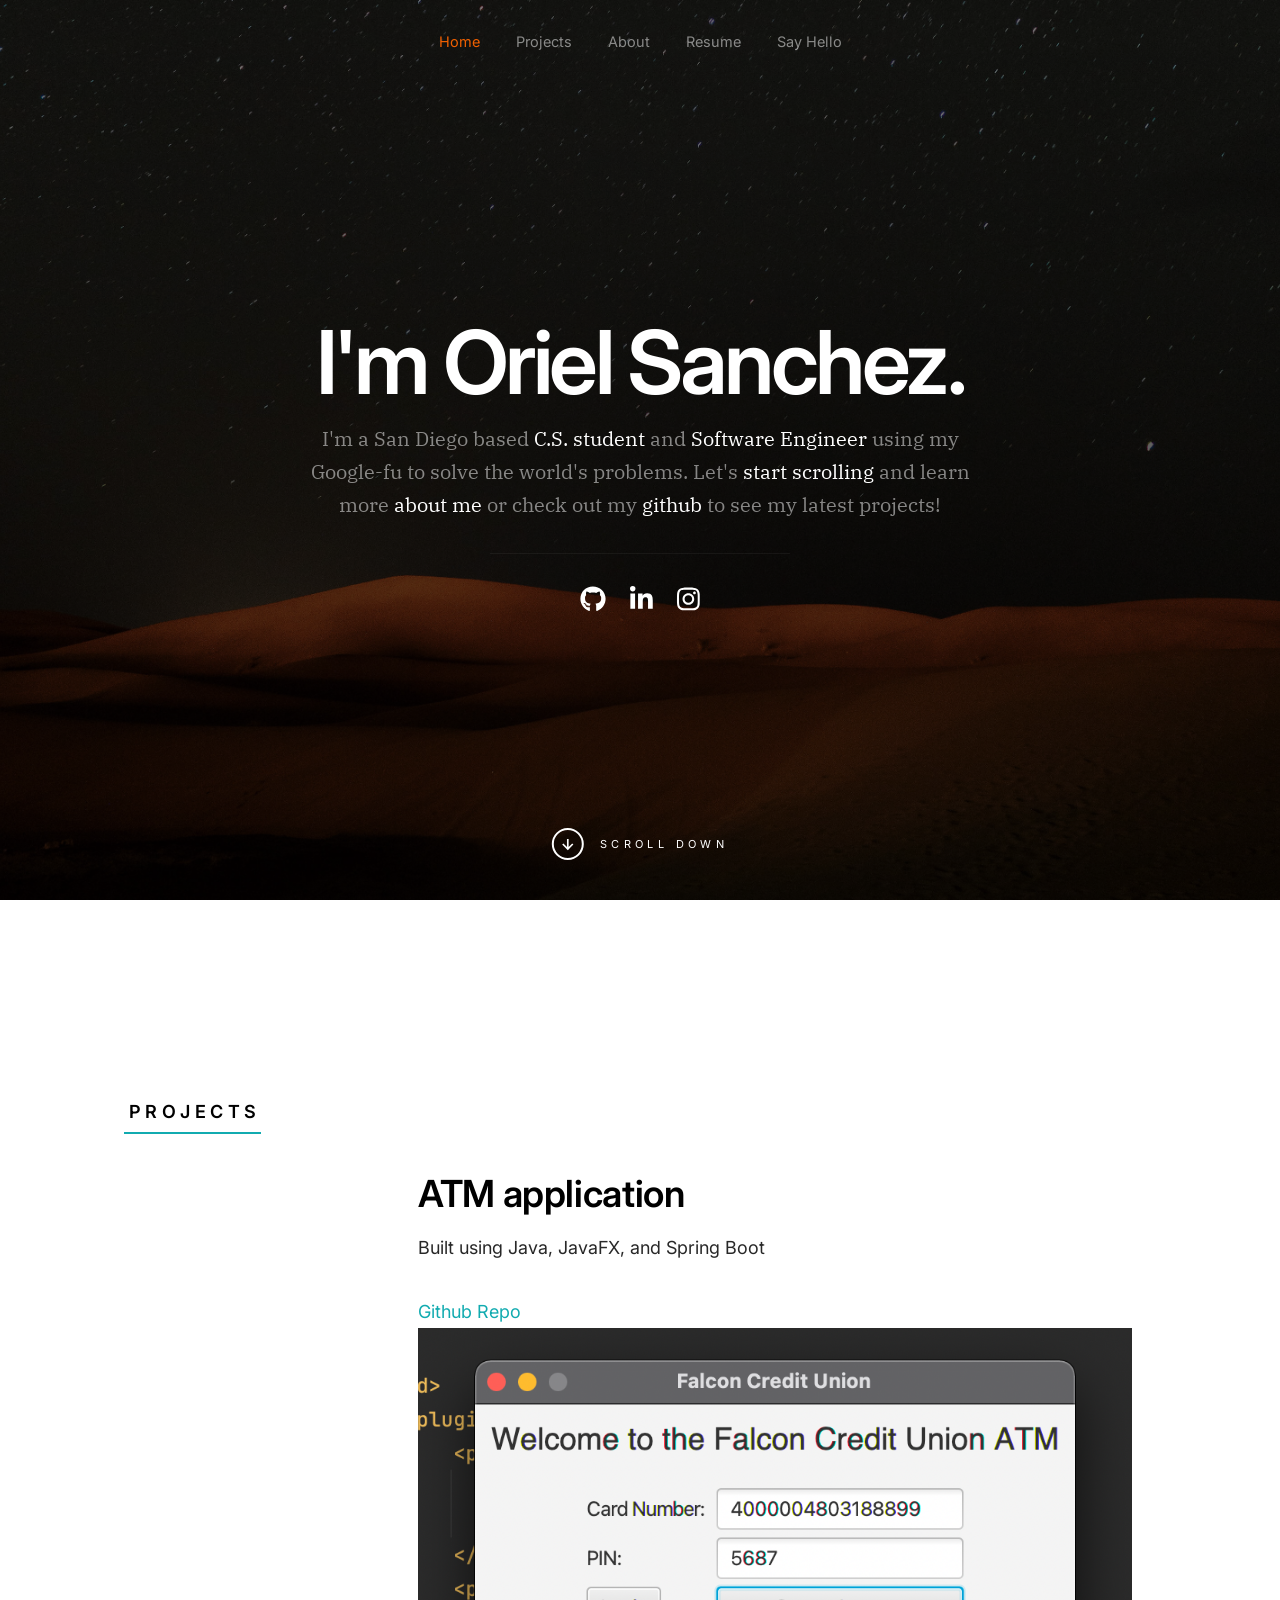
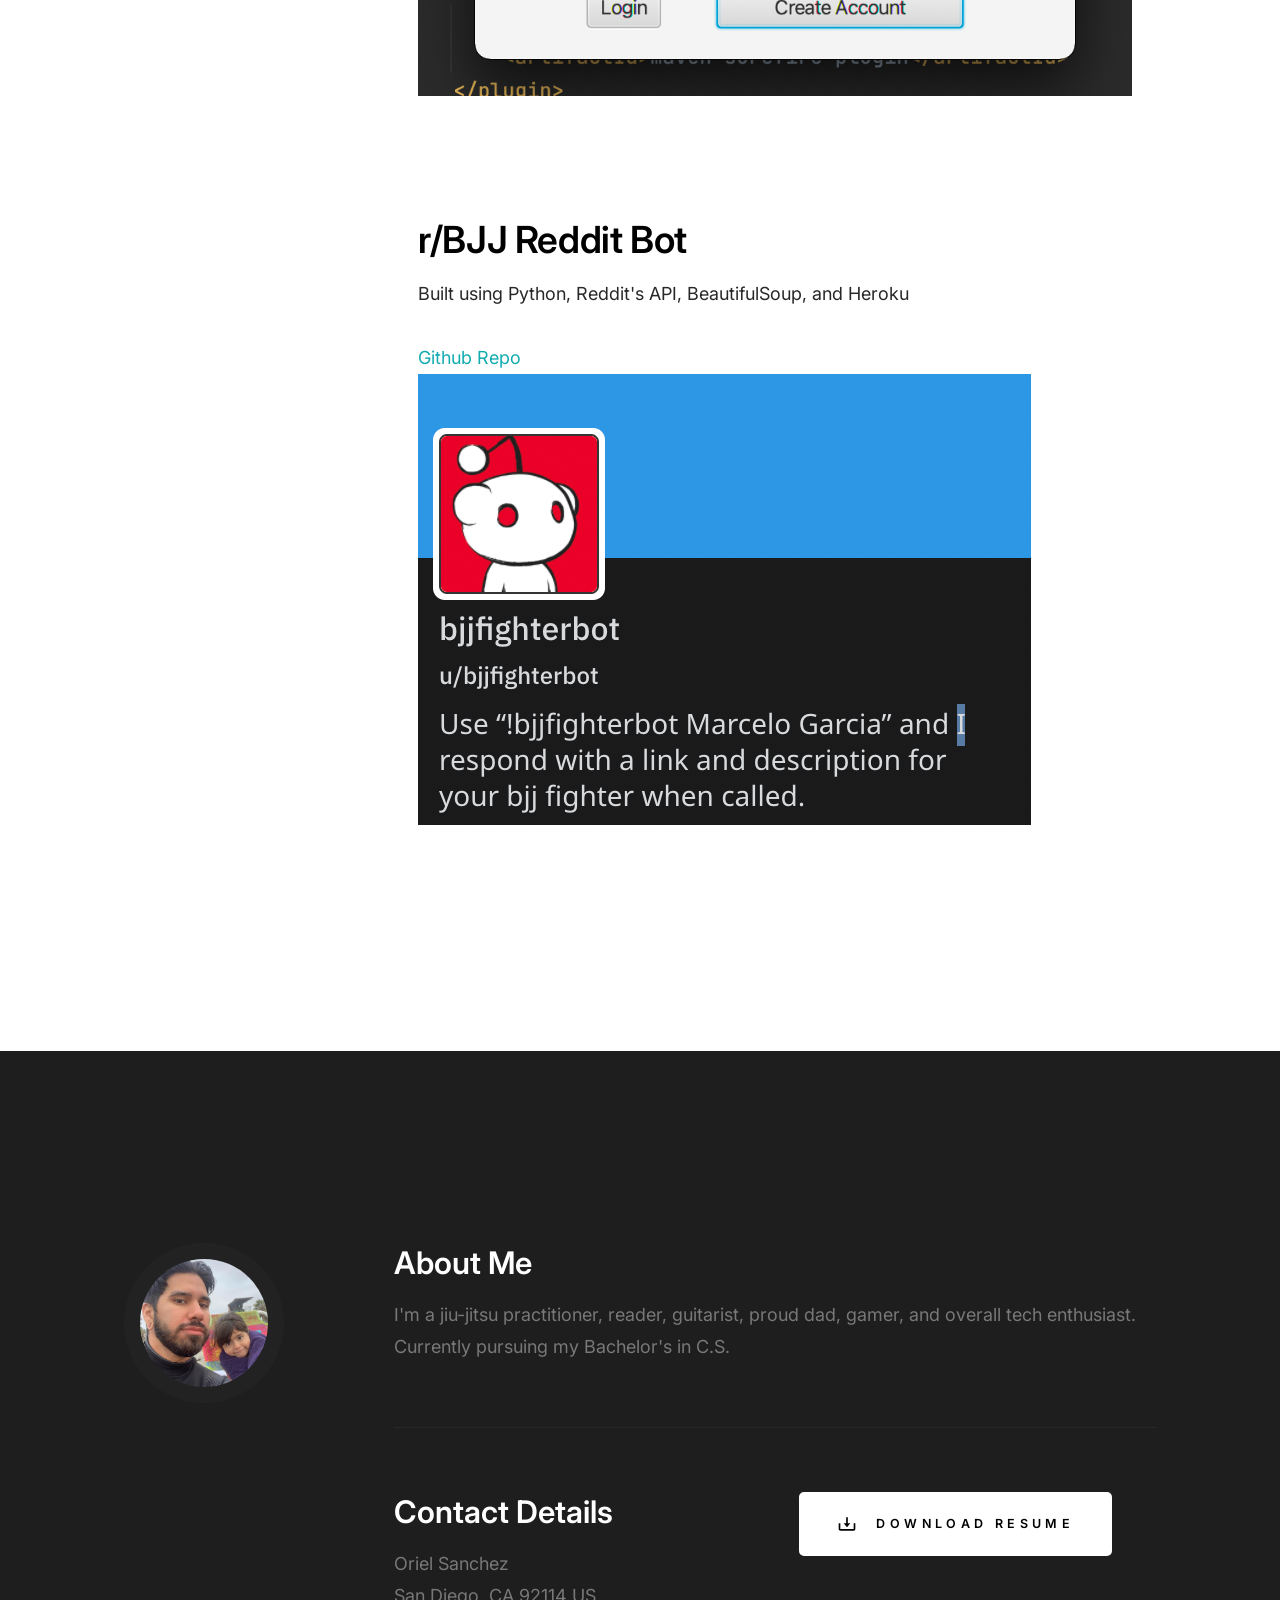
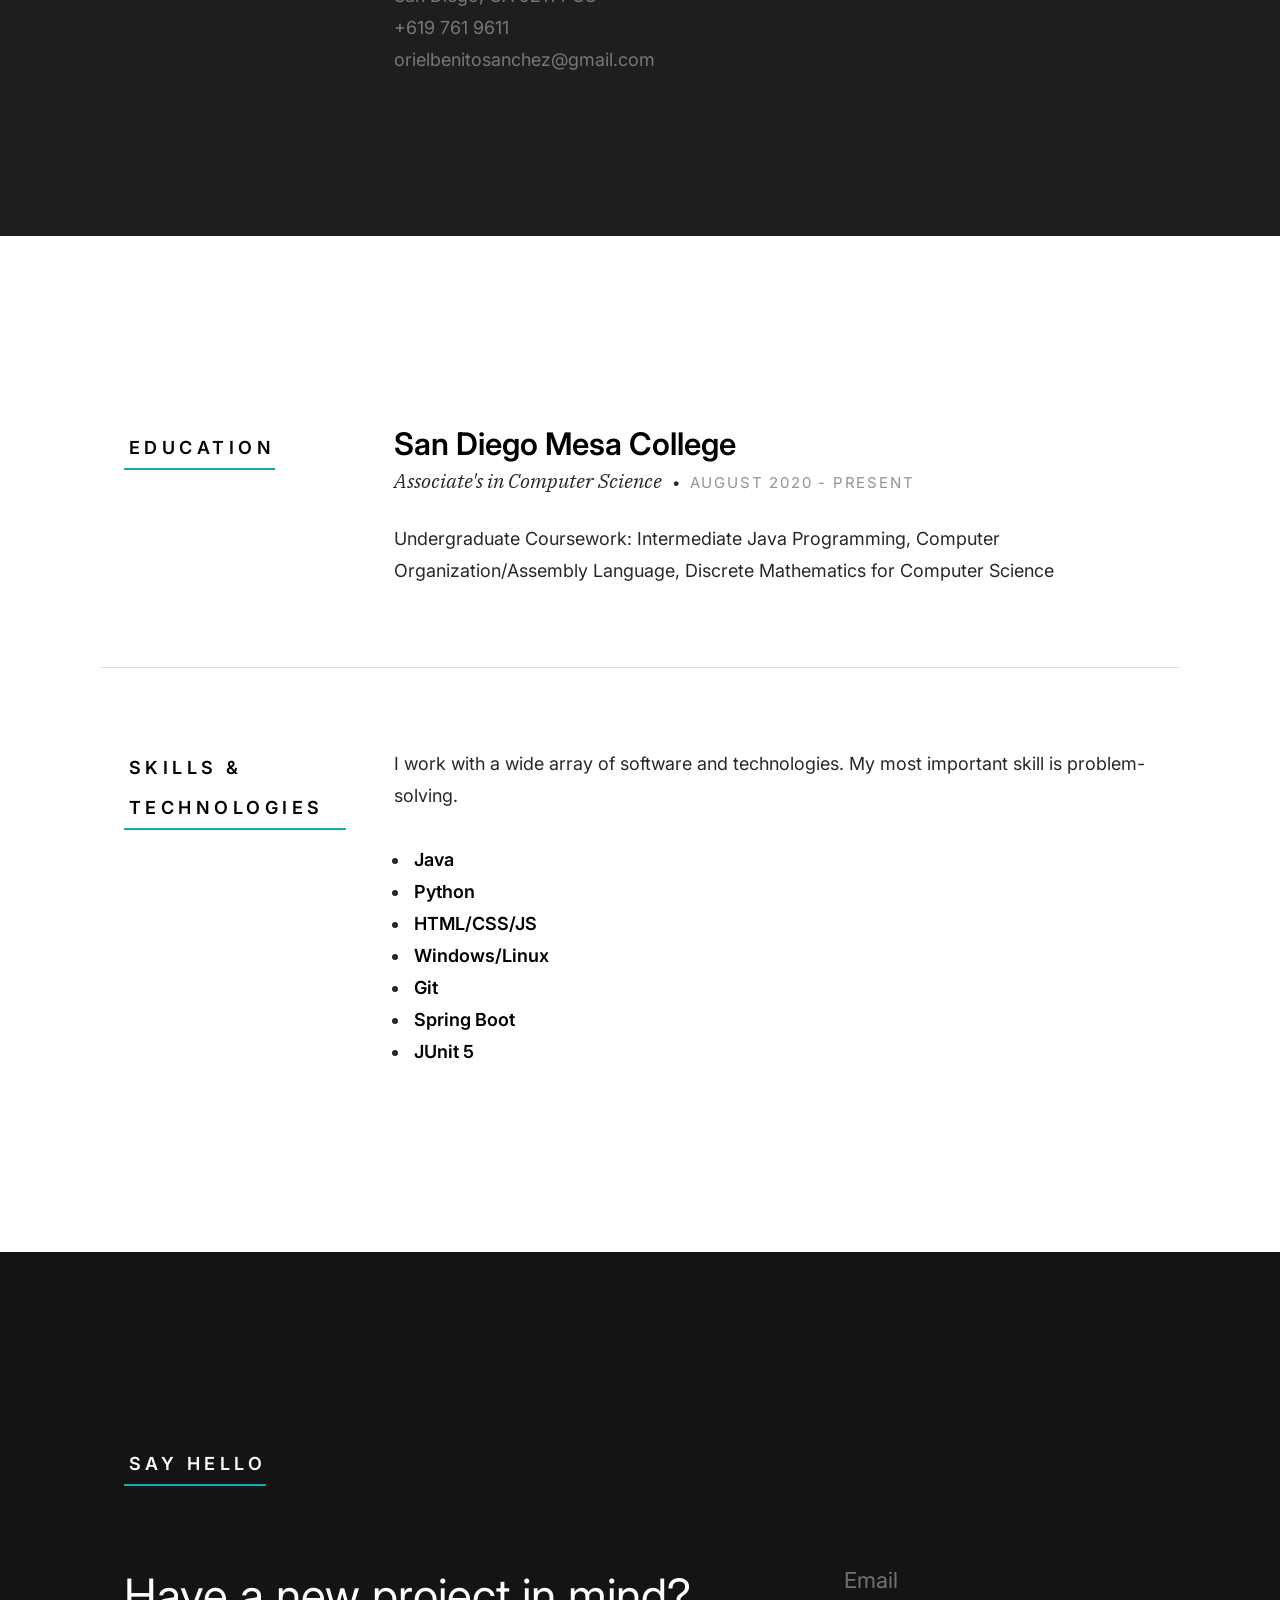
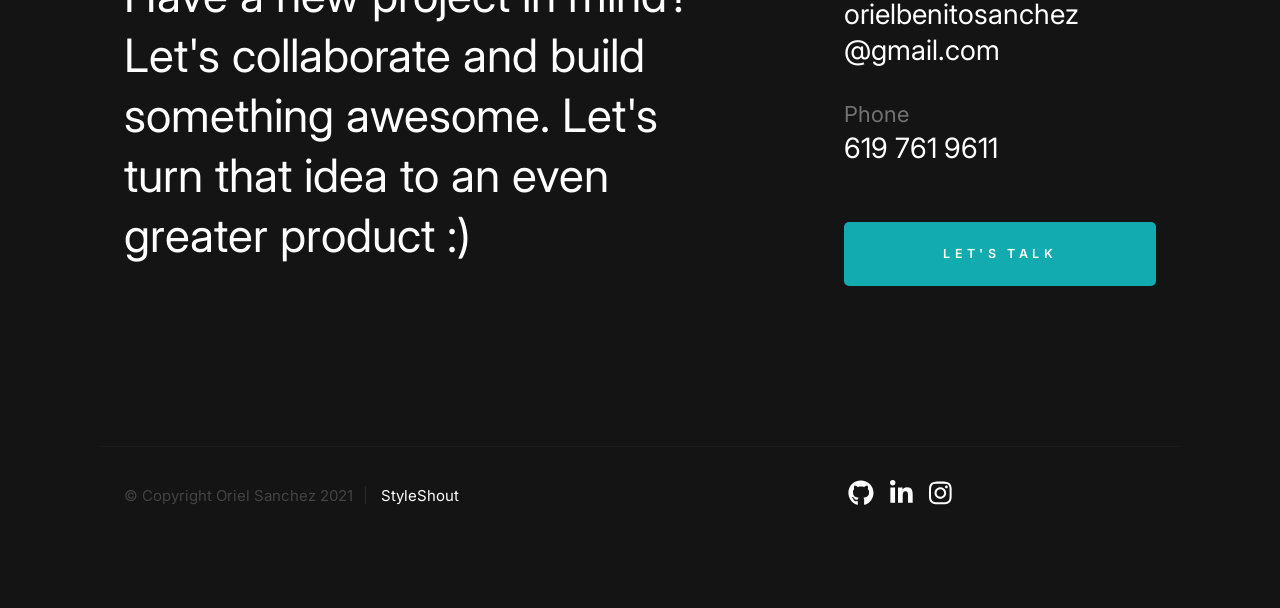
==== commit aa5f9cba: "Added resume" ====
--- a/index.html
+++ b/index.html
@@ -172,16 +172,16 @@
                     </p>
 
                 </div>
-                <!--                <div class="column w-1000-stack">-->
-                <!--                    <a href="resources/Oriel%20Sanchez%20Resume.pdf" class="btn btn&#45;&#45;download">-->
-                <!--                        <svg xmlns="http://www.w3.org/2000/svg" width="24" height="24" viewBox="0 0 24 24"-->
-                <!--                             style="fill:rgba(0, 0, 0, 1);-ms-filter:">-->
-                <!--                            <path d="M12 16L16 11 13 11 13 4 11 4 11 11 8 11z"></path>-->
-                <!--                            <path d="M20,18H4v-7H2v7c0,1.103,0.897,2,2,2h16c1.103,0,2-0.897,2-2v-7h-2V18z"></path>-->
-                <!--                        </svg>-->
-                <!--                        Download Resume-->
-                <!--                    </a>-->
-                <!--                </div>-->
+                <div class="column w-1000-stack">
+                    <a href="resume/Oriel%20Sanchez%20CS%20Resume.pdf" class="btn btn--download">
+                        <svg xmlns="http://www.w3.org/2000/svg" width="24" height="24" viewBox="0 0 24 24"
+                             style="fill:rgba(0, 0, 0, 1);-ms-filter:">
+                            <path d="M12 16L16 11 13 11 13 4 11 4 11 11 8 11z"></path>
+                            <path d="M20,18H4v-7H2v7c0,1.103,0.897,2,2,2h16c1.103,0,2-0.897,2-2v-7h-2V18z"></path>
+                        </svg>
+                        Download Resume
+                    </a>
+                </div>
             </div>
         </div>
     </div> <!-- end row -->
--- a/css/styles.css
+++ b/css/styles.css
@@ -56,7 +56,7 @@
  *      ## hero social
  *      ## hero scrolldown
  *      ## animate intro content
- * # resume 
+ * # resume
  *      ## resume block
  * # portfolio
  *      ## portfolio list
@@ -3878,7 +3878,7 @@
 
 
 /* ===================================================================
- * # resume 
+ * # resume
  *
  * ------------------------------------------------------------------- */
 .s-resume {
